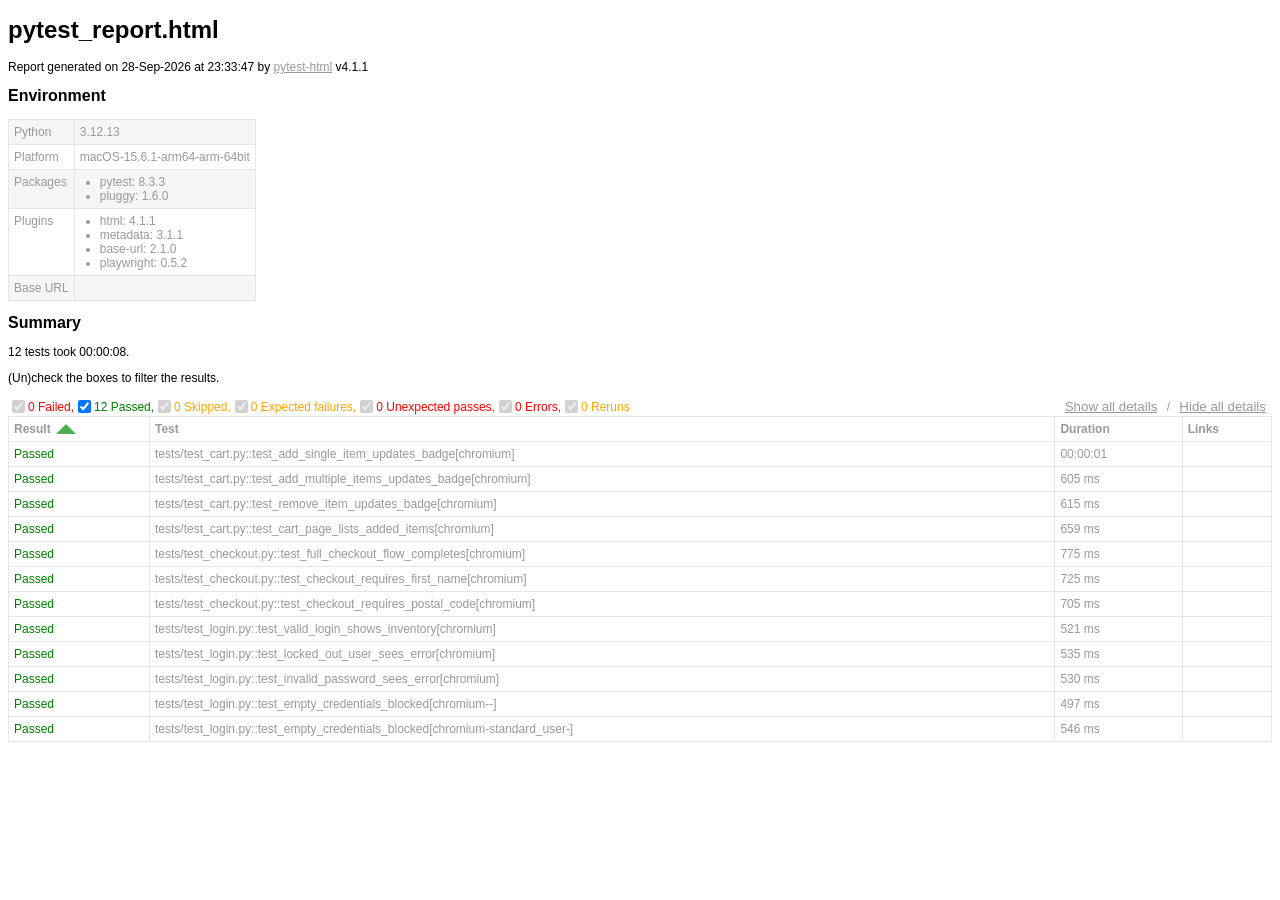
==== reports/pytest_report.html @ 973b81d1 "Restructure as pytest + Page Object Model test suite Replace the single ad-hoc script with a profess" ====
<!DOCTYPE html>
<html>
  <head>
    <meta charset="utf-8"/>
    <title id="head-title">pytest_report.html</title>
      <style type="text/css">body {
  font-family: Helvetica, Arial, sans-serif;
  font-size: 12px;
  /* do not increase min-width as some may use split screens */
  min-width: 800px;
  color: #999;
}

h1 {
  font-size: 24px;
  color: black;
}

h2 {
  font-size: 16px;
  color: black;
}

p {
  color: black;
}

a {
  color: #999;
}

table {
  border-collapse: collapse;
}

/******************************
 * SUMMARY INFORMATION
 ******************************/
#environment td {
  padding: 5px;
  border: 1px solid #e6e6e6;
  vertical-align: top;
}
#environment tr:nth-child(odd) {
  background-color: #f6f6f6;
}
#environment ul {
  margin: 0;
  padding: 0 20px;
}

/******************************
 * TEST RESULT COLORS
 ******************************/
span.passed,
.passed .col-result {
  color: green;
}

span.skipped,
span.xfailed,
span.rerun,
.skipped .col-result,
.xfailed .col-result,
.rerun .col-result {
  color: orange;
}

span.error,
span.failed,
span.xpassed,
.error .col-result,
.failed .col-result,
.xpassed .col-result {
  color: red;
}

.col-links__extra {
  margin-right: 3px;
}

/******************************
 * RESULTS TABLE
 *
 * 1. Table Layout
 * 2. Extra
 * 3. Sorting items
 *
 ******************************/
/*------------------
 * 1. Table Layout
 *------------------*/
#results-table {
  border: 1px solid #e6e6e6;
  color: #999;
  font-size: 12px;
  width: 100%;
}
#results-table th,
#results-table td {
  padding: 5px;
  border: 1px solid #e6e6e6;
  text-align: left;
}
#results-table th {
  font-weight: bold;
}

/*------------------
 * 2. Extra
 *------------------*/
.logwrapper {
  max-height: 230px;
  overflow-y: scroll;
  background-color: #e6e6e6;
}
.logwrapper.expanded {
  max-height: none;
}
.logwrapper.expanded .logexpander:after {
  content: "collapse [-]";
}
.logwrapper .logexpander {
  z-index: 1;
  position: sticky;
  top: 10px;
  width: max-content;
  border: 1px solid;
  border-radius: 3px;
  padding: 5px 7px;
  margin: 10px 0 10px calc(100% - 80px);
  cursor: pointer;
  background-color: #e6e6e6;
}
.logwrapper .logexpander:after {
  content: "expand [+]";
}
.logwrapper .logexpander:hover {
  color: #000;
  border-color: #000;
}
.logwrapper .log {
  min-height: 40px;
  position: relative;
  top: -50px;
  height: calc(100% + 50px);
  border: 1px solid #e6e6e6;
  color: black;
  display: block;
  font-family: "Courier New", Courier, monospace;
  padding: 5px;
  padding-right: 80px;
  white-space: pre-wrap;
}

div.media {
  border: 1px solid #e6e6e6;
  float: right;
  height: 240px;
  margin: 0 5px;
  overflow: hidden;
  width: 320px;
}

.media-container {
  display: grid;
  grid-template-columns: 25px auto 25px;
  align-items: center;
  flex: 1 1;
  overflow: hidden;
  height: 200px;
}

.media-container--fullscreen {
  grid-template-columns: 0px auto 0px;
}

.media-container__nav--right,
.media-container__nav--left {
  text-align: center;
  cursor: pointer;
}

.media-container__viewport {
  cursor: pointer;
  text-align: center;
  height: inherit;
}
.media-container__viewport img,
.media-container__viewport video {
  object-fit: cover;
  width: 100%;
  max-height: 100%;
}

.media__name,
.media__counter {
  display: flex;
  flex-direction: row;
  justify-content: space-around;
  flex: 0 0 25px;
  align-items: center;
}

.collapsible td:not(.col-links) {
  cursor: pointer;
}
.collapsible td:not(.col-links):hover::after {
  color: #bbb;
  font-style: italic;
  cursor: pointer;
}

.col-result {
  width: 130px;
}
.col-result:hover::after {
  content: " (hide details)";
}

.col-result.collapsed:hover::after {
  content: " (show details)";
}

#environment-header h2:hover::after {
  content: " (hide details)";
  color: #bbb;
  font-style: italic;
  cursor: pointer;
  font-size: 12px;
}

#environment-header.collapsed h2:hover::after {
  content: " (show details)";
  color: #bbb;
  font-style: italic;
  cursor: pointer;
  font-size: 12px;
}

/*------------------
 * 3. Sorting items
 *------------------*/
.sortable {
  cursor: pointer;
}
.sortable.desc:after {
  content: " ";
  position: relative;
  left: 5px;
  bottom: -12.5px;
  border: 10px solid #4caf50;
  border-bottom: 0;
  border-left-color: transparent;
  border-right-color: transparent;
}
.sortable.asc:after {
  content: " ";
  position: relative;
  left: 5px;
  bottom: 12.5px;
  border: 10px solid #4caf50;
  border-top: 0;
  border-left-color: transparent;
  border-right-color: transparent;
}

.hidden, .summary__reload__button.hidden {
  display: none;
}

.summary__data {
  flex: 0 0 550px;
}
.summary__reload {
  flex: 1 1;
  display: flex;
  justify-content: center;
}
.summary__reload__button {
  flex: 0 0 300px;
  display: flex;
  color: white;
  font-weight: bold;
  background-color: #4caf50;
  text-align: center;
  justify-content: center;
  align-items: center;
  border-radius: 3px;
  cursor: pointer;
}
.summary__reload__button:hover {
  background-color: #46a049;
}
.summary__spacer {
  flex: 0 0 550px;
}

.controls {
  display: flex;
  justify-content: space-between;
}

.filters,
.collapse {
  display: flex;
  align-items: center;
}
.filters button,
.collapse button {
  color: #999;
  border: none;
  background: none;
  cursor: pointer;
  text-decoration: underline;
}
.filters button:hover,
.collapse button:hover {
  color: #ccc;
}

.filter__label {
  margin-right: 10px;
}

      </style>
    
  </head>
  <body>
    <h1 id="title">pytest_report.html</h1>
    <p>Report generated on 28-Sep-2026 at 23:33:47 by <a href="https://pypi.python.org/pypi/pytest-html">pytest-html</a>
        v4.1.1</p>
    <div id="environment-header">
      <h2>Environment</h2>
    </div>
    <table id="environment"></table>
    <!-- TEMPLATES -->
      <template id="template_environment_row">
      <tr>
        <td></td>
        <td></td>
      </tr>
    </template>
    <template id="template_results-table__body--empty">
      <tbody class="results-table-row">
        <tr id="not-found-message">
          <td colspan="4">No results found. Check the filters.</th>
        </tr>
    </template>
    <template id="template_results-table__tbody">
      <tbody class="results-table-row">
        <tr class="collapsible">
        </tr>
        <tr class="extras-row">
          <td class="extra" colspan="4">
            <div class="extraHTML"></div>
            <div class="media">
              <div class="media-container">
                  <div class="media-container__nav--left"><</div>
                  <div class="media-container__viewport">
                    <img src="" />
                    <video controls>
                      <source src="" type="video/mp4">
                    </video>
                  </div>
                  <div class="media-container__nav--right">></div>
                </div>
                <div class="media__name"></div>
                <div class="media__counter"></div>
            </div>
            <div class="logwrapper">
              <div class="logexpander"></div>
              <div class="log"></div>
            </div>
          </td>
        </tr>
      </tbody>
    </template>
    <!-- END TEMPLATES -->
    <div class="summary">
      <div class="summary__data">
        <h2>Summary</h2>
        <div class="additional-summary prefix">
        </div>
        <p class="run-count">12 tests took 00:00:08.</p>
        <p class="filter">(Un)check the boxes to filter the results.</p>
        <div class="summary__reload">
          <div class="summary__reload__button hidden" onclick="location.reload()">
            <div>There are still tests running. <br />Reload this page to get the latest results!</div>
          </div>
        </div>
        <div class="summary__spacer"></div>
        <div class="controls">
          <div class="filters">
            <input checked="true" class="filter" name="filter_checkbox" type="checkbox" data-test-result="failed" disabled/>
            <span class="failed">0 Failed,</span>
            <input checked="true" class="filter" name="filter_checkbox" type="checkbox" data-test-result="passed" />
            <span class="passed">12 Passed,</span>
            <input checked="true" class="filter" name="filter_checkbox" type="checkbox" data-test-result="skipped" disabled/>
            <span class="skipped">0 Skipped,</span>
            <input checked="true" class="filter" name="filter_checkbox" type="checkbox" data-test-result="xfailed" disabled/>
            <span class="xfailed">0 Expected failures,</span>
            <input checked="true" class="filter" name="filter_checkbox" type="checkbox" data-test-result="xpassed" disabled/>
            <span class="xpassed">0 Unexpected passes,</span>
            <input checked="true" class="filter" name="filter_checkbox" type="checkbox" data-test-result="error" disabled/>
            <span class="error">0 Errors,</span>
            <input checked="true" class="filter" name="filter_checkbox" type="checkbox" data-test-result="rerun" disabled/>
            <span class="rerun">0 Reruns</span>
          </div>
          <div class="collapse">
            <button id="show_all_details">Show all details</button>&nbsp;/&nbsp;<button id="hide_all_details">Hide all details</button>
          </div>
        </div>
      </div>
      <div class="additional-summary summary">
      </div>
      <div class="additional-summary postfix">
      </div>
    </div>
    <table id="results-table">
      <thead id="results-table-head">
        <tr>
          <th class="sortable" data-column-type="result">Result</th>
          <th class="sortable" data-column-type="testId">Test</th>
          <th class="sortable" data-column-type="duration">Duration</th>
          <th>Links</th>
        </tr>
      </thead>
    </table>
  </body>
  <footer>
    <div id="data-container" data-jsonblob="{&#34;environment&#34;: {&#34;Python&#34;: &#34;3.12.13&#34;, &#34;Platform&#34;: &#34;macOS-15.6.1-arm64-arm-64bit&#34;, &#34;Packages&#34;: {&#34;pytest&#34;: &#34;8.3.3&#34;, &#34;pluggy&#34;: &#34;1.6.0&#34;}, &#34;Plugins&#34;: {&#34;html&#34;: &#34;4.1.1&#34;, &#34;metadata&#34;: &#34;3.1.1&#34;, &#34;base-url&#34;: &#34;2.1.0&#34;, &#34;playwright&#34;: &#34;0.5.2&#34;}, &#34;Base URL&#34;: &#34;&#34;}, &#34;tests&#34;: {&#34;tests/test_cart.py::test_add_single_item_updates_badge[chromium]&#34;: [{&#34;extras&#34;: [], &#34;result&#34;: &#34;Passed&#34;, &#34;testId&#34;: &#34;tests/test_cart.py::test_add_single_item_updates_badge[chromium]&#34;, &#34;duration&#34;: &#34;00:00:01&#34;, &#34;resultsTableRow&#34;: [&#34;&lt;td class=\&#34;col-result\&#34;&gt;Passed&lt;/td&gt;&#34;, &#34;&lt;td class=\&#34;col-testId\&#34;&gt;tests/test_cart.py::test_add_single_item_updates_badge[chromium]&lt;/td&gt;&#34;, &#34;&lt;td class=\&#34;col-duration\&#34;&gt;00:00:01&lt;/td&gt;&#34;, &#34;&lt;td class=\&#34;col-links\&#34;&gt;&lt;/td&gt;&#34;], &#34;log&#34;: &#34;No log output captured.&#34;}], &#34;tests/test_cart.py::test_add_multiple_items_updates_badge[chromium]&#34;: [{&#34;extras&#34;: [], &#34;result&#34;: &#34;Passed&#34;, &#34;testId&#34;: &#34;tests/test_cart.py::test_add_multiple_items_updates_badge[chromium]&#34;, &#34;duration&#34;: &#34;605 ms&#34;, &#34;resultsTableRow&#34;: [&#34;&lt;td class=\&#34;col-result\&#34;&gt;Passed&lt;/td&gt;&#34;, &#34;&lt;td class=\&#34;col-testId\&#34;&gt;tests/test_cart.py::test_add_multiple_items_updates_badge[chromium]&lt;/td&gt;&#34;, &#34;&lt;td class=\&#34;col-duration\&#34;&gt;605 ms&lt;/td&gt;&#34;, &#34;&lt;td class=\&#34;col-links\&#34;&gt;&lt;/td&gt;&#34;], &#34;log&#34;: &#34;No log output captured.&#34;}], &#34;tests/test_cart.py::test_remove_item_updates_badge[chromium]&#34;: [{&#34;extras&#34;: [], &#34;result&#34;: &#34;Passed&#34;, &#34;testId&#34;: &#34;tests/test_cart.py::test_remove_item_updates_badge[chromium]&#34;, &#34;duration&#34;: &#34;615 ms&#34;, &#34;resultsTableRow&#34;: [&#34;&lt;td class=\&#34;col-result\&#34;&gt;Passed&lt;/td&gt;&#34;, &#34;&lt;td class=\&#34;col-testId\&#34;&gt;tests/test_cart.py::test_remove_item_updates_badge[chromium]&lt;/td&gt;&#34;, &#34;&lt;td class=\&#34;col-duration\&#34;&gt;615 ms&lt;/td&gt;&#34;, &#34;&lt;td class=\&#34;col-links\&#34;&gt;&lt;/td&gt;&#34;], &#34;log&#34;: &#34;No log output captured.&#34;}], &#34;tests/test_cart.py::test_cart_page_lists_added_items[chromium]&#34;: [{&#34;extras&#34;: [], &#34;result&#34;: &#34;Passed&#34;, &#34;testId&#34;: &#34;tests/test_cart.py::test_cart_page_lists_added_items[chromium]&#34;, &#34;duration&#34;: &#34;659 ms&#34;, &#34;resultsTableRow&#34;: [&#34;&lt;td class=\&#34;col-result\&#34;&gt;Passed&lt;/td&gt;&#34;, &#34;&lt;td class=\&#34;col-testId\&#34;&gt;tests/test_cart.py::test_cart_page_lists_added_items[chromium]&lt;/td&gt;&#34;, &#34;&lt;td class=\&#34;col-duration\&#34;&gt;659 ms&lt;/td&gt;&#34;, &#34;&lt;td class=\&#34;col-links\&#34;&gt;&lt;/td&gt;&#34;], &#34;log&#34;: &#34;No log output captured.&#34;}], &#34;tests/test_checkout.py::test_full_checkout_flow_completes[chromium]&#34;: [{&#34;extras&#34;: [], &#34;result&#34;: &#34;Passed&#34;, &#34;testId&#34;: &#34;tests/test_checkout.py::test_full_checkout_flow_completes[chromium]&#34;, &#34;duration&#34;: &#34;775 ms&#34;, &#34;resultsTableRow&#34;: [&#34;&lt;td class=\&#34;col-result\&#34;&gt;Passed&lt;/td&gt;&#34;, &#34;&lt;td class=\&#34;col-testId\&#34;&gt;tests/test_checkout.py::test_full_checkout_flow_completes[chromium]&lt;/td&gt;&#34;, &#34;&lt;td class=\&#34;col-duration\&#34;&gt;775 ms&lt;/td&gt;&#34;, &#34;&lt;td class=\&#34;col-links\&#34;&gt;&lt;/td&gt;&#34;], &#34;log&#34;: &#34;No log output captured.&#34;}], &#34;tests/test_checkout.py::test_checkout_requires_first_name[chromium]&#34;: [{&#34;extras&#34;: [], &#34;result&#34;: &#34;Passed&#34;, &#34;testId&#34;: &#34;tests/test_checkout.py::test_checkout_requires_first_name[chromium]&#34;, &#34;duration&#34;: &#34;725 ms&#34;, &#34;resultsTableRow&#34;: [&#34;&lt;td class=\&#34;col-result\&#34;&gt;Passed&lt;/td&gt;&#34;, &#34;&lt;td class=\&#34;col-testId\&#34;&gt;tests/test_checkout.py::test_checkout_requires_first_name[chromium]&lt;/td&gt;&#34;, &#34;&lt;td class=\&#34;col-duration\&#34;&gt;725 ms&lt;/td&gt;&#34;, &#34;&lt;td class=\&#34;col-links\&#34;&gt;&lt;/td&gt;&#34;], &#34;log&#34;: &#34;No log output captured.&#34;}], &#34;tests/test_checkout.py::test_checkout_requires_postal_code[chromium]&#34;: [{&#34;extras&#34;: [], &#34;result&#34;: &#34;Passed&#34;, &#34;testId&#34;: &#34;tests/test_checkout.py::test_checkout_requires_postal_code[chromium]&#34;, &#34;duration&#34;: &#34;705 ms&#34;, &#34;resultsTableRow&#34;: [&#34;&lt;td class=\&#34;col-result\&#34;&gt;Passed&lt;/td&gt;&#34;, &#34;&lt;td class=\&#34;col-testId\&#34;&gt;tests/test_checkout.py::test_checkout_requires_postal_code[chromium]&lt;/td&gt;&#34;, &#34;&lt;td class=\&#34;col-duration\&#34;&gt;705 ms&lt;/td&gt;&#34;, &#34;&lt;td class=\&#34;col-links\&#34;&gt;&lt;/td&gt;&#34;], &#34;log&#34;: &#34;No log output captured.&#34;}], &#34;tests/test_login.py::test_valid_login_shows_inventory[chromium]&#34;: [{&#34;extras&#34;: [], &#34;result&#34;: &#34;Passed&#34;, &#34;testId&#34;: &#34;tests/test_login.py::test_valid_login_shows_inventory[chromium]&#34;, &#34;duration&#34;: &#34;521 ms&#34;, &#34;resultsTableRow&#34;: [&#34;&lt;td class=\&#34;col-result\&#34;&gt;Passed&lt;/td&gt;&#34;, &#34;&lt;td class=\&#34;col-testId\&#34;&gt;tests/test_login.py::test_valid_login_shows_inventory[chromium]&lt;/td&gt;&#34;, &#34;&lt;td class=\&#34;col-duration\&#34;&gt;521 ms&lt;/td&gt;&#34;, &#34;&lt;td class=\&#34;col-links\&#34;&gt;&lt;/td&gt;&#34;], &#34;log&#34;: &#34;No log output captured.&#34;}], &#34;tests/test_login.py::test_locked_out_user_sees_error[chromium]&#34;: [{&#34;extras&#34;: [], &#34;result&#34;: &#34;Passed&#34;, &#34;testId&#34;: &#34;tests/test_login.py::test_locked_out_user_sees_error[chromium]&#34;, &#34;duration&#34;: &#34;535 ms&#34;, &#34;resultsTableRow&#34;: [&#34;&lt;td class=\&#34;col-result\&#34;&gt;Passed&lt;/td&gt;&#34;, &#34;&lt;td class=\&#34;col-testId\&#34;&gt;tests/test_login.py::test_locked_out_user_sees_error[chromium]&lt;/td&gt;&#34;, &#34;&lt;td class=\&#34;col-duration\&#34;&gt;535 ms&lt;/td&gt;&#34;, &#34;&lt;td class=\&#34;col-links\&#34;&gt;&lt;/td&gt;&#34;], &#34;log&#34;: &#34;No log output captured.&#34;}], &#34;tests/test_login.py::test_invalid_password_sees_error[chromium]&#34;: [{&#34;extras&#34;: [], &#34;result&#34;: &#34;Passed&#34;, &#34;testId&#34;: &#34;tests/test_login.py::test_invalid_password_sees_error[chromium]&#34;, &#34;duration&#34;: &#34;530 ms&#34;, &#34;resultsTableRow&#34;: [&#34;&lt;td class=\&#34;col-result\&#34;&gt;Passed&lt;/td&gt;&#34;, &#34;&lt;td class=\&#34;col-testId\&#34;&gt;tests/test_login.py::test_invalid_password_sees_error[chromium]&lt;/td&gt;&#34;, &#34;&lt;td class=\&#34;col-duration\&#34;&gt;530 ms&lt;/td&gt;&#34;, &#34;&lt;td class=\&#34;col-links\&#34;&gt;&lt;/td&gt;&#34;], &#34;log&#34;: &#34;No log output captured.&#34;}], &#34;tests/test_login.py::test_empty_credentials_blocked[chromium--]&#34;: [{&#34;extras&#34;: [], &#34;result&#34;: &#34;Passed&#34;, &#34;testId&#34;: &#34;tests/test_login.py::test_empty_credentials_blocked[chromium--]&#34;, &#34;duration&#34;: &#34;497 ms&#34;, &#34;resultsTableRow&#34;: [&#34;&lt;td class=\&#34;col-result\&#34;&gt;Passed&lt;/td&gt;&#34;, &#34;&lt;td class=\&#34;col-testId\&#34;&gt;tests/test_login.py::test_empty_credentials_blocked[chromium--]&lt;/td&gt;&#34;, &#34;&lt;td class=\&#34;col-duration\&#34;&gt;497 ms&lt;/td&gt;&#34;, &#34;&lt;td class=\&#34;col-links\&#34;&gt;&lt;/td&gt;&#34;], &#34;log&#34;: &#34;No log output captured.&#34;}], &#34;tests/test_login.py::test_empty_credentials_blocked[chromium-standard_user-]&#34;: [{&#34;extras&#34;: [], &#34;result&#34;: &#34;Passed&#34;, &#34;testId&#34;: &#34;tests/test_login.py::test_empty_credentials_blocked[chromium-standard_user-]&#34;, &#34;duration&#34;: &#34;546 ms&#34;, &#34;resultsTableRow&#34;: [&#34;&lt;td class=\&#34;col-result\&#34;&gt;Passed&lt;/td&gt;&#34;, &#34;&lt;td class=\&#34;col-testId\&#34;&gt;tests/test_login.py::test_empty_credentials_blocked[chromium-standard_user-]&lt;/td&gt;&#34;, &#34;&lt;td class=\&#34;col-duration\&#34;&gt;546 ms&lt;/td&gt;&#34;, &#34;&lt;td class=\&#34;col-links\&#34;&gt;&lt;/td&gt;&#34;], &#34;log&#34;: &#34;No log output captured.&#34;}]}, &#34;renderCollapsed&#34;: [&#34;passed&#34;], &#34;initialSort&#34;: &#34;result&#34;, &#34;title&#34;: &#34;pytest_report.html&#34;}"></div>
    <script>
      (function(){function r(e,n,t){function o(i,f){if(!n[i]){if(!e[i]){var c="function"==typeof require&&require;if(!f&&c)return c(i,!0);if(u)return u(i,!0);var a=new Error("Cannot find module '"+i+"'");throw a.code="MODULE_NOT_FOUND",a}var p=n[i]={exports:{}};e[i][0].call(p.exports,function(r){var n=e[i][1][r];return o(n||r)},p,p.exports,r,e,n,t)}return n[i].exports}for(var u="function"==typeof require&&require,i=0;i<t.length;i++)o(t[i]);return o}return r})()({1:[function(require,module,exports){
const { getCollapsedCategory, setCollapsedIds } = require('./storage.js')

class DataManager {
    setManager(data) {
        const collapsedCategories = [...getCollapsedCategory(data.renderCollapsed)]
        const collapsedIds = []
        const tests = Object.values(data.tests).flat().map((test, index) => {
            const collapsed = collapsedCategories.includes(test.result.toLowerCase())
            const id = `test_${index}`
            if (collapsed) {
                collapsedIds.push(id)
            }
            return {
                ...test,
                id,
                collapsed,
            }
        })
        const dataBlob = { ...data, tests }
        this.data = { ...dataBlob }
        this.renderData = { ...dataBlob }
        setCollapsedIds(collapsedIds)
    }

    get allData() {
        return { ...this.data }
    }

    resetRender() {
        this.renderData = { ...this.data }
    }

    setRender(data) {
        this.renderData.tests = [...data]
    }

    toggleCollapsedItem(id) {
        this.renderData.tests = this.renderData.tests.map((test) =>
            test.id === id ? { ...test, collapsed: !test.collapsed } : test,
        )
    }

    set allCollapsed(collapsed) {
        this.renderData = { ...this.renderData, tests: [...this.renderData.tests.map((test) => (
            { ...test, collapsed }
        ))] }
    }

    get testSubset() {
        return [...this.renderData.tests]
    }

    get environment() {
        return this.renderData.environment
    }

    get initialSort() {
        return this.data.initialSort
    }
}

module.exports = {
    manager: new DataManager(),
}

},{"./storage.js":8}],2:[function(require,module,exports){
const mediaViewer = require('./mediaviewer.js')
const templateEnvRow = document.getElementById('template_environment_row')
const templateResult = document.getElementById('template_results-table__tbody')

function htmlToElements(html) {
    const temp = document.createElement('template')
    temp.innerHTML = html
    return temp.content.childNodes
}

const find = (selector, elem) => {
    if (!elem) {
        elem = document
    }
    return elem.querySelector(selector)
}

const findAll = (selector, elem) => {
    if (!elem) {
        elem = document
    }
    return [...elem.querySelectorAll(selector)]
}

const dom = {
    getStaticRow: (key, value) => {
        const envRow = templateEnvRow.content.cloneNode(true)
        const isObj = typeof value === 'object' && value !== null
        const values = isObj ? Object.keys(value).map((k) => `${k}: ${value[k]}`) : null

        const valuesElement = htmlToElements(
            values ? `<ul>${values.map((val) => `<li>${val}</li>`).join('')}<ul>` : `<div>${value}</div>`)[0]
        const td = findAll('td', envRow)
        td[0].textContent = key
        td[1].appendChild(valuesElement)

        return envRow
    },
    getResultTBody: ({ testId, id, log, extras, resultsTableRow, tableHtml, result, collapsed }) => {
        const resultBody = templateResult.content.cloneNode(true)
        resultBody.querySelector('tbody').classList.add(result.toLowerCase())
        resultBody.querySelector('tbody').id = testId
        resultBody.querySelector('.collapsible').dataset.id = id

        resultsTableRow.forEach((html) => {
            const t = document.createElement('template')
            t.innerHTML = html
            resultBody.querySelector('.collapsible').appendChild(t.content)
        })

        if (log) {
            // Wrap lines starting with "E" with span.error to color those lines red
            const wrappedLog = log.replace(/^E.*$/gm, (match) => `<span class="error">${match}</span>`)
            resultBody.querySelector('.log').innerHTML = wrappedLog
        } else {
            resultBody.querySelector('.log').remove()
        }

        if (collapsed) {
            resultBody.querySelector('.collapsible > td')?.classList.add('collapsed')
            resultBody.querySelector('.extras-row').classList.add('hidden')
        } else {
            resultBody.querySelector('.collapsible > td')?.classList.remove('collapsed')
        }

        const media = []
        extras?.forEach(({ name, format_type, content }) => {
            if (['image', 'video'].includes(format_type)) {
                media.push({ path: content, name, format_type })
            }

            if (format_type === 'html') {
                resultBody.querySelector('.extraHTML').insertAdjacentHTML('beforeend', `<div>${content}</div>`)
            }
        })
        mediaViewer.setup(resultBody, media)

        // Add custom html from the pytest_html_results_table_html hook
        tableHtml?.forEach((item) => {
            resultBody.querySelector('td[class="extra"]').insertAdjacentHTML('beforeend', item)
        })

        return resultBody
    },
}

module.exports = {
    dom,
    htmlToElements,
    find,
    findAll,
}

},{"./mediaviewer.js":6}],3:[function(require,module,exports){
const { manager } = require('./datamanager.js')
const { doSort } = require('./sort.js')
const storageModule = require('./storage.js')

const getFilteredSubSet = (filter) =>
    manager.allData.tests.filter(({ result }) => filter.includes(result.toLowerCase()))

const doInitFilter = () => {
    const currentFilter = storageModule.getVisible()
    const filteredSubset = getFilteredSubSet(currentFilter)
    manager.setRender(filteredSubset)
}

const doFilter = (type, show) => {
    if (show) {
        storageModule.showCategory(type)
    } else {
        storageModule.hideCategory(type)
    }

    const currentFilter = storageModule.getVisible()
    const filteredSubset = getFilteredSubSet(currentFilter)
    manager.setRender(filteredSubset)

    const sortColumn = storageModule.getSort()
    doSort(sortColumn, true)
}

module.exports = {
    doFilter,
    doInitFilter,
}

},{"./datamanager.js":1,"./sort.js":7,"./storage.js":8}],4:[function(require,module,exports){
const { redraw, bindEvents, renderStatic } = require('./main.js')
const { doInitFilter } = require('./filter.js')
const { doInitSort } = require('./sort.js')
const { manager } = require('./datamanager.js')
const data = JSON.parse(document.getElementById('data-container').dataset.jsonblob)

function init() {
    manager.setManager(data)
    doInitFilter()
    doInitSort()
    renderStatic()
    redraw()
    bindEvents()
}

init()

},{"./datamanager.js":1,"./filter.js":3,"./main.js":5,"./sort.js":7}],5:[function(require,module,exports){
const { dom, find, findAll } = require('./dom.js')
const { manager } = require('./datamanager.js')
const { doSort } = require('./sort.js')
const { doFilter } = require('./filter.js')
const {
    getVisible,
    getCollapsedIds,
    setCollapsedIds,
    getSort,
    getSortDirection,
    possibleFilters,
} = require('./storage.js')

const removeChildren = (node) => {
    while (node.firstChild) {
        node.removeChild(node.firstChild)
    }
}

const renderStatic = () => {
    const renderEnvironmentTable = () => {
        const environment = manager.environment
        const rows = Object.keys(environment).map((key) => dom.getStaticRow(key, environment[key]))
        const table = document.getElementById('environment')
        removeChildren(table)
        rows.forEach((row) => table.appendChild(row))
    }
    renderEnvironmentTable()
}

const addItemToggleListener = (elem) => {
    elem.addEventListener('click', ({ target }) => {
        const id = target.parentElement.dataset.id
        manager.toggleCollapsedItem(id)

        const collapsedIds = getCollapsedIds()
        if (collapsedIds.includes(id)) {
            const updated = collapsedIds.filter((item) => item !== id)
            setCollapsedIds(updated)
        } else {
            collapsedIds.push(id)
            setCollapsedIds(collapsedIds)
        }
        redraw()
    })
}

const renderContent = (tests) => {
    const sortAttr = getSort(manager.initialSort)
    const sortAsc = JSON.parse(getSortDirection())
    const rows = tests.map(dom.getResultTBody)
    const table = document.getElementById('results-table')
    const tableHeader = document.getElementById('results-table-head')

    const newTable = document.createElement('table')
    newTable.id = 'results-table'

    // remove all sorting classes and set the relevant
    findAll('.sortable', tableHeader).forEach((elem) => elem.classList.remove('asc', 'desc'))
    tableHeader.querySelector(`.sortable[data-column-type="${sortAttr}"]`)?.classList.add(sortAsc ? 'desc' : 'asc')
    newTable.appendChild(tableHeader)

    if (!rows.length) {
        const emptyTable = document.getElementById('template_results-table__body--empty').content.cloneNode(true)
        newTable.appendChild(emptyTable)
    } else {
        rows.forEach((row) => {
            if (!!row) {
                findAll('.collapsible td:not(.col-links', row).forEach(addItemToggleListener)
                find('.logexpander', row).addEventListener('click',
                    (evt) => evt.target.parentNode.classList.toggle('expanded'),
                )
                newTable.appendChild(row)
            }
        })
    }

    table.replaceWith(newTable)
}

const renderDerived = () => {
    const currentFilter = getVisible()
    possibleFilters.forEach((result) => {
        const input = document.querySelector(`input[data-test-result="${result}"]`)
        input.checked = currentFilter.includes(result)
    })
}

const bindEvents = () => {
    const filterColumn = (evt) => {
        const { target: element } = evt
        const { testResult } = element.dataset

        doFilter(testResult, element.checked)
        const collapsedIds = getCollapsedIds()
        const updated = manager.renderData.tests.map((test) => {
            return {
                ...test,
                collapsed: collapsedIds.includes(test.id),
            }
        })
        manager.setRender(updated)
        redraw()
    }

    const header = document.getElementById('environment-header')
    header.addEventListener('click', () => {
        const table = document.getElementById('environment')
        table.classList.toggle('hidden')
        header.classList.toggle('collapsed')
    })

    findAll('input[name="filter_checkbox"]').forEach((elem) => {
        elem.addEventListener('click', filterColumn)
    })

    findAll('.sortable').forEach((elem) => {
        elem.addEventListener('click', (evt) => {
            const { target: element } = evt
            const { columnType } = element.dataset
            doSort(columnType)
            redraw()
        })
    })

    document.getElementById('show_all_details').addEventListener('click', () => {
        manager.allCollapsed = false
        setCollapsedIds([])
        redraw()
    })
    document.getElementById('hide_all_details').addEventListener('click', () => {
        manager.allCollapsed = true
        const allIds = manager.renderData.tests.map((test) => test.id)
        setCollapsedIds(allIds)
        redraw()
    })
}

const redraw = () => {
    const { testSubset } = manager

    renderContent(testSubset)
    renderDerived()
}

module.exports = {
    redraw,
    bindEvents,
    renderStatic,
}

},{"./datamanager.js":1,"./dom.js":2,"./filter.js":3,"./sort.js":7,"./storage.js":8}],6:[function(require,module,exports){
class MediaViewer {
    constructor(assets) {
        this.assets = assets
        this.index = 0
    }

    nextActive() {
        this.index = this.index === this.assets.length - 1 ? 0 : this.index + 1
        return [this.activeFile, this.index]
    }

    prevActive() {
        this.index = this.index === 0 ? this.assets.length - 1 : this.index -1
        return [this.activeFile, this.index]
    }

    get currentIndex() {
        return this.index
    }

    get activeFile() {
        return this.assets[this.index]
    }
}


const setup = (resultBody, assets) => {
    if (!assets.length) {
        resultBody.querySelector('.media').classList.add('hidden')
        return
    }

    const mediaViewer = new MediaViewer(assets)
    const container = resultBody.querySelector('.media-container')
    const leftArrow = resultBody.querySelector('.media-container__nav--left')
    const rightArrow = resultBody.querySelector('.media-container__nav--right')
    const mediaName = resultBody.querySelector('.media__name')
    const counter = resultBody.querySelector('.media__counter')
    const imageEl = resultBody.querySelector('img')
    const sourceEl = resultBody.querySelector('source')
    const videoEl = resultBody.querySelector('video')

    const setImg = (media, index) => {
        if (media?.format_type === 'image') {
            imageEl.src = media.path

            imageEl.classList.remove('hidden')
            videoEl.classList.add('hidden')
        } else if (media?.format_type === 'video') {
            sourceEl.src = media.path

            videoEl.classList.remove('hidden')
            imageEl.classList.add('hidden')
        }

        mediaName.innerText = media?.name
        counter.innerText = `${index + 1} / ${assets.length}`
    }
    setImg(mediaViewer.activeFile, mediaViewer.currentIndex)

    const moveLeft = () => {
        const [media, index] = mediaViewer.prevActive()
        setImg(media, index)
    }
    const doRight = () => {
        const [media, index] = mediaViewer.nextActive()
        setImg(media, index)
    }
    const openImg = () => {
        window.open(mediaViewer.activeFile.path, '_blank')
    }
    if (assets.length === 1) {
        container.classList.add('media-container--fullscreen')
    } else {
        leftArrow.addEventListener('click', moveLeft)
        rightArrow.addEventListener('click', doRight)
    }
    imageEl.addEventListener('click', openImg)
}

module.exports = {
    setup,
}

},{}],7:[function(require,module,exports){
const { manager } = require('./datamanager.js')
const storageModule = require('./storage.js')

const genericSort = (list, key, ascending, customOrder) => {
    let sorted
    if (customOrder) {
        sorted = list.sort((a, b) => {
            const aValue = a.result.toLowerCase()
            const bValue = b.result.toLowerCase()

            const aIndex = customOrder.findIndex((item) => item.toLowerCase() === aValue)
            const bIndex = customOrder.findIndex((item) => item.toLowerCase() === bValue)

            // Compare the indices to determine the sort order
            return aIndex - bIndex
        })
    } else {
        sorted = list.sort((a, b) => a[key] === b[key] ? 0 : a[key] > b[key] ? 1 : -1)
    }

    if (ascending) {
        sorted.reverse()
    }
    return sorted
}

const durationSort = (list, ascending) => {
    const parseDuration = (duration) => {
        if (duration.includes(':')) {
            // If it's in the format "HH:mm:ss"
            const [hours, minutes, seconds] = duration.split(':').map(Number)
            return (hours * 3600 + minutes * 60 + seconds) * 1000
        } else {
            // If it's in the format "nnn ms"
            return parseInt(duration)
        }
    }
    const sorted = list.sort((a, b) => parseDuration(a['duration']) - parseDuration(b['duration']))
    if (ascending) {
        sorted.reverse()
    }
    return sorted
}

const doInitSort = () => {
    const type = storageModule.getSort(manager.initialSort)
    const ascending = storageModule.getSortDirection()
    const list = manager.testSubset
    const initialOrder = ['Error', 'Failed', 'Rerun', 'XFailed', 'XPassed', 'Skipped', 'Passed']

    storageModule.setSort(type)
    storageModule.setSortDirection(ascending)

    if (type?.toLowerCase() === 'original') {
        manager.setRender(list)
    } else {
        let sortedList
        switch (type) {
        case 'duration':
            sortedList = durationSort(list, ascending)
            break
        case 'result':
            sortedList = genericSort(list, type, ascending, initialOrder)
            break
        default:
            sortedList = genericSort(list, type, ascending)
            break
        }
        manager.setRender(sortedList)
    }
}

const doSort = (type, skipDirection) => {
    const newSortType = storageModule.getSort(manager.initialSort) !== type
    const currentAsc = storageModule.getSortDirection()
    let ascending
    if (skipDirection) {
        ascending = currentAsc
    } else {
        ascending = newSortType ? false : !currentAsc
    }
    storageModule.setSort(type)
    storageModule.setSortDirection(ascending)

    const list = manager.testSubset
    const sortedList = type === 'duration' ? durationSort(list, ascending) : genericSort(list, type, ascending)
    manager.setRender(sortedList)
}

module.exports = {
    doInitSort,
    doSort,
}

},{"./datamanager.js":1,"./storage.js":8}],8:[function(require,module,exports){
const possibleFilters = [
    'passed',
    'skipped',
    'failed',
    'error',
    'xfailed',
    'xpassed',
    'rerun',
]

const getVisible = () => {
    const url = new URL(window.location.href)
    const settings = new URLSearchParams(url.search).get('visible')
    const lower = (item) => {
        const lowerItem = item.toLowerCase()
        if (possibleFilters.includes(lowerItem)) {
            return lowerItem
        }
        return null
    }
    return settings === null ?
        possibleFilters :
        [...new Set(settings?.split(',').map(lower).filter((item) => item))]
}

const hideCategory = (categoryToHide) => {
    const url = new URL(window.location.href)
    const visibleParams = new URLSearchParams(url.search).get('visible')
    const currentVisible = visibleParams ? visibleParams.split(',') : [...possibleFilters]
    const settings = [...new Set(currentVisible)].filter((f) => f !== categoryToHide).join(',')

    url.searchParams.set('visible', settings)
    window.history.pushState({}, null, unescape(url.href))
}

const showCategory = (categoryToShow) => {
    if (typeof window === 'undefined') {
        return
    }
    const url = new URL(window.location.href)
    const currentVisible = new URLSearchParams(url.search).get('visible')?.split(',').filter(Boolean) ||
        [...possibleFilters]
    const settings = [...new Set([categoryToShow, ...currentVisible])]
    const noFilter = possibleFilters.length === settings.length || !settings.length

    noFilter ? url.searchParams.delete('visible') : url.searchParams.set('visible', settings.join(','))
    window.history.pushState({}, null, unescape(url.href))
}

const getSort = (initialSort) => {
    const url = new URL(window.location.href)
    let sort = new URLSearchParams(url.search).get('sort')
    if (!sort) {
        sort = initialSort || 'result'
    }
    return sort
}

const setSort = (type) => {
    const url = new URL(window.location.href)
    url.searchParams.set('sort', type)
    window.history.pushState({}, null, unescape(url.href))
}

const getCollapsedCategory = (renderCollapsed) => {
    let categories
    if (typeof window !== 'undefined') {
        const url = new URL(window.location.href)
        const collapsedItems = new URLSearchParams(url.search).get('collapsed')
        switch (true) {
        case !renderCollapsed && collapsedItems === null:
            categories = ['passed']
            break
        case collapsedItems?.length === 0 || /^["']{2}$/.test(collapsedItems):
            categories = []
            break
        case /^all$/.test(collapsedItems) || collapsedItems === null && /^all$/.test(renderCollapsed):
            categories = [...possibleFilters]
            break
        default:
            categories = collapsedItems?.split(',').map((item) => item.toLowerCase()) || renderCollapsed
            break
        }
    } else {
        categories = []
    }
    return categories
}

const getSortDirection = () => JSON.parse(sessionStorage.getItem('sortAsc')) || false
const setSortDirection = (ascending) => sessionStorage.setItem('sortAsc', ascending)

const getCollapsedIds = () => JSON.parse(sessionStorage.getItem('collapsedIds')) || []
const setCollapsedIds = (list) => sessionStorage.setItem('collapsedIds', JSON.stringify(list))

module.exports = {
    getVisible,
    hideCategory,
    showCategory,
    getCollapsedIds,
    setCollapsedIds,
    getSort,
    setSort,
    getSortDirection,
    setSortDirection,
    getCollapsedCategory,
    possibleFilters,
}

},{}]},{},[4]);
    </script>
  </footer>
</html>
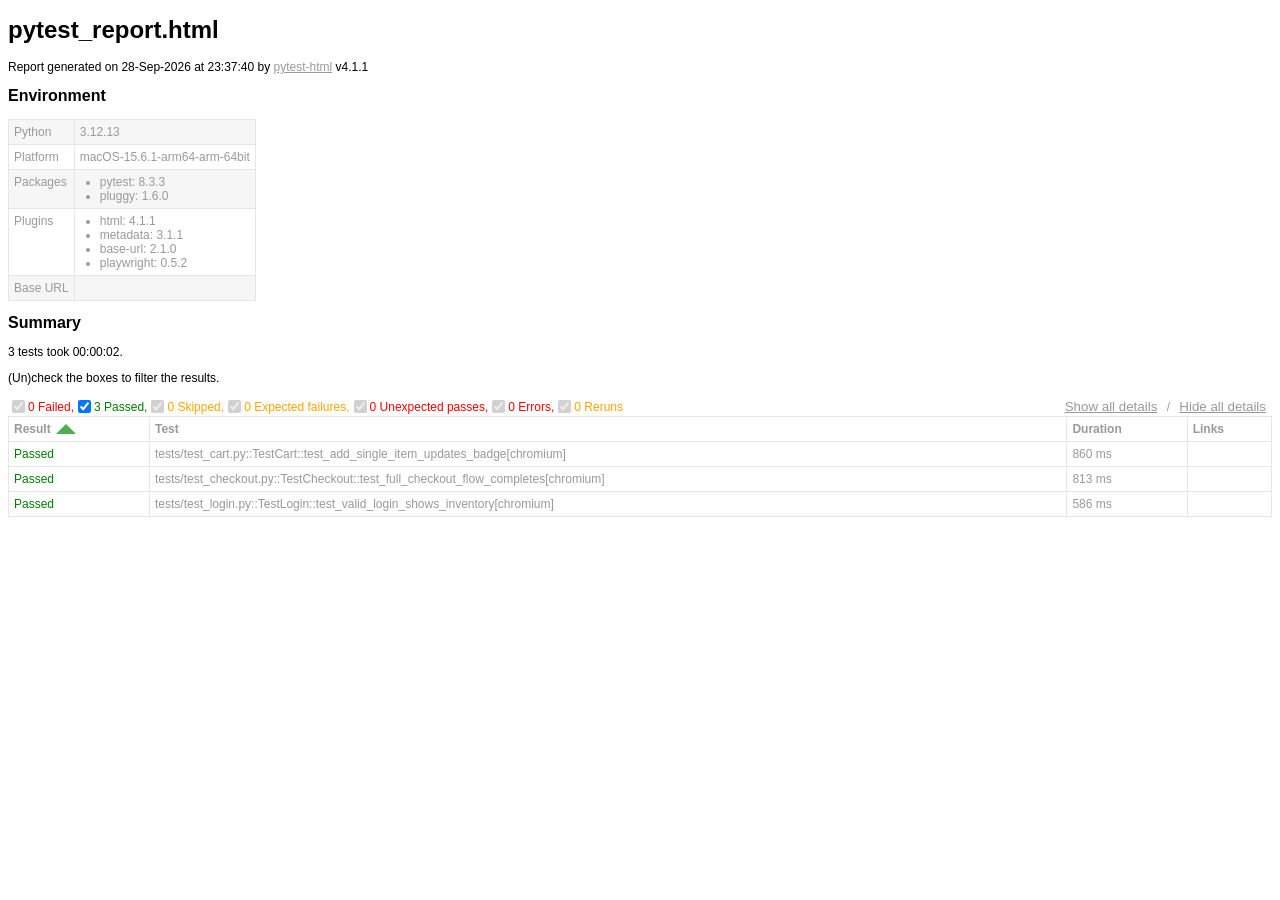
==== commit b29aee58: "Add config.py, BaseTest class, and marker-based test suites Centralize base URL/credentials/timeouts" ====
--- a/reports/pytest_report.html
+++ b/reports/pytest_report.html
@@ -328,7 +328,7 @@
   </head>
   <body>
     <h1 id="title">pytest_report.html</h1>
-    <p>Report generated on 28-Sep-2026 at 23:33:47 by <a href="https://pypi.python.org/pypi/pytest-html">pytest-html</a>
+    <p>Report generated on 28-Sep-2026 at 23:37:40 by <a href="https://pypi.python.org/pypi/pytest-html">pytest-html</a>
         v4.1.1</p>
     <div id="environment-header">
       <h2>Environment</h2>
@@ -382,7 +382,7 @@
         <h2>Summary</h2>
         <div class="additional-summary prefix">
         </div>
-        <p class="run-count">12 tests took 00:00:08.</p>
+        <p class="run-count">3 tests took 00:00:02.</p>
         <p class="filter">(Un)check the boxes to filter the results.</p>
         <div class="summary__reload">
           <div class="summary__reload__button hidden" onclick="location.reload()">
@@ -395,7 +395,7 @@
             <input checked="true" class="filter" name="filter_checkbox" type="checkbox" data-test-result="failed" disabled/>
             <span class="failed">0 Failed,</span>
             <input checked="true" class="filter" name="filter_checkbox" type="checkbox" data-test-result="passed" />
-            <span class="passed">12 Passed,</span>
+            <span class="passed">3 Passed,</span>
             <input checked="true" class="filter" name="filter_checkbox" type="checkbox" data-test-result="skipped" disabled/>
             <span class="skipped">0 Skipped,</span>
             <input checked="true" class="filter" name="filter_checkbox" type="checkbox" data-test-result="xfailed" disabled/>
@@ -429,7 +429,7 @@
     </table>
   </body>
   <footer>
-    <div id="data-container" data-jsonblob="{&#34;environment&#34;: {&#34;Python&#34;: &#34;3.12.13&#34;, &#34;Platform&#34;: &#34;macOS-15.6.1-arm64-arm-64bit&#34;, &#34;Packages&#34;: {&#34;pytest&#34;: &#34;8.3.3&#34;, &#34;pluggy&#34;: &#34;1.6.0&#34;}, &#34;Plugins&#34;: {&#34;html&#34;: &#34;4.1.1&#34;, &#34;metadata&#34;: &#34;3.1.1&#34;, &#34;base-url&#34;: &#34;2.1.0&#34;, &#34;playwright&#34;: &#34;0.5.2&#34;}, &#34;Base URL&#34;: &#34;&#34;}, &#34;tests&#34;: {&#34;tests/test_cart.py::test_add_single_item_updates_badge[chromium]&#34;: [{&#34;extras&#34;: [], &#34;result&#34;: &#34;Passed&#34;, &#34;testId&#34;: &#34;tests/test_cart.py::test_add_single_item_updates_badge[chromium]&#34;, &#34;duration&#34;: &#34;00:00:01&#34;, &#34;resultsTableRow&#34;: [&#34;&lt;td class=\&#34;col-result\&#34;&gt;Passed&lt;/td&gt;&#34;, &#34;&lt;td class=\&#34;col-testId\&#34;&gt;tests/test_cart.py::test_add_single_item_updates_badge[chromium]&lt;/td&gt;&#34;, &#34;&lt;td class=\&#34;col-duration\&#34;&gt;00:00:01&lt;/td&gt;&#34;, &#34;&lt;td class=\&#34;col-links\&#34;&gt;&lt;/td&gt;&#34;], &#34;log&#34;: &#34;No log output captured.&#34;}], &#34;tests/test_cart.py::test_add_multiple_items_updates_badge[chromium]&#34;: [{&#34;extras&#34;: [], &#34;result&#34;: &#34;Passed&#34;, &#34;testId&#34;: &#34;tests/test_cart.py::test_add_multiple_items_updates_badge[chromium]&#34;, &#34;duration&#34;: &#34;605 ms&#34;, &#34;resultsTableRow&#34;: [&#34;&lt;td class=\&#34;col-result\&#34;&gt;Passed&lt;/td&gt;&#34;, &#34;&lt;td class=\&#34;col-testId\&#34;&gt;tests/test_cart.py::test_add_multiple_items_updates_badge[chromium]&lt;/td&gt;&#34;, &#34;&lt;td class=\&#34;col-duration\&#34;&gt;605 ms&lt;/td&gt;&#34;, &#34;&lt;td class=\&#34;col-links\&#34;&gt;&lt;/td&gt;&#34;], &#34;log&#34;: &#34;No log output captured.&#34;}], &#34;tests/test_cart.py::test_remove_item_updates_badge[chromium]&#34;: [{&#34;extras&#34;: [], &#34;result&#34;: &#34;Passed&#34;, &#34;testId&#34;: &#34;tests/test_cart.py::test_remove_item_updates_badge[chromium]&#34;, &#34;duration&#34;: &#34;615 ms&#34;, &#34;resultsTableRow&#34;: [&#34;&lt;td class=\&#34;col-result\&#34;&gt;Passed&lt;/td&gt;&#34;, &#34;&lt;td class=\&#34;col-testId\&#34;&gt;tests/test_cart.py::test_remove_item_updates_badge[chromium]&lt;/td&gt;&#34;, &#34;&lt;td class=\&#34;col-duration\&#34;&gt;615 ms&lt;/td&gt;&#34;, &#34;&lt;td class=\&#34;col-links\&#34;&gt;&lt;/td&gt;&#34;], &#34;log&#34;: &#34;No log output captured.&#34;}], &#34;tests/test_cart.py::test_cart_page_lists_added_items[chromium]&#34;: [{&#34;extras&#34;: [], &#34;result&#34;: &#34;Passed&#34;, &#34;testId&#34;: &#34;tests/test_cart.py::test_cart_page_lists_added_items[chromium]&#34;, &#34;duration&#34;: &#34;659 ms&#34;, &#34;resultsTableRow&#34;: [&#34;&lt;td class=\&#34;col-result\&#34;&gt;Passed&lt;/td&gt;&#34;, &#34;&lt;td class=\&#34;col-testId\&#34;&gt;tests/test_cart.py::test_cart_page_lists_added_items[chromium]&lt;/td&gt;&#34;, &#34;&lt;td class=\&#34;col-duration\&#34;&gt;659 ms&lt;/td&gt;&#34;, &#34;&lt;td class=\&#34;col-links\&#34;&gt;&lt;/td&gt;&#34;], &#34;log&#34;: &#34;No log output captured.&#34;}], &#34;tests/test_checkout.py::test_full_checkout_flow_completes[chromium]&#34;: [{&#34;extras&#34;: [], &#34;result&#34;: &#34;Passed&#34;, &#34;testId&#34;: &#34;tests/test_checkout.py::test_full_checkout_flow_completes[chromium]&#34;, &#34;duration&#34;: &#34;775 ms&#34;, &#34;resultsTableRow&#34;: [&#34;&lt;td class=\&#34;col-result\&#34;&gt;Passed&lt;/td&gt;&#34;, &#34;&lt;td class=\&#34;col-testId\&#34;&gt;tests/test_checkout.py::test_full_checkout_flow_completes[chromium]&lt;/td&gt;&#34;, &#34;&lt;td class=\&#34;col-duration\&#34;&gt;775 ms&lt;/td&gt;&#34;, &#34;&lt;td class=\&#34;col-links\&#34;&gt;&lt;/td&gt;&#34;], &#34;log&#34;: &#34;No log output captured.&#34;}], &#34;tests/test_checkout.py::test_checkout_requires_first_name[chromium]&#34;: [{&#34;extras&#34;: [], &#34;result&#34;: &#34;Passed&#34;, &#34;testId&#34;: &#34;tests/test_checkout.py::test_checkout_requires_first_name[chromium]&#34;, &#34;duration&#34;: &#34;725 ms&#34;, &#34;resultsTableRow&#34;: [&#34;&lt;td class=\&#34;col-result\&#34;&gt;Passed&lt;/td&gt;&#34;, &#34;&lt;td class=\&#34;col-testId\&#34;&gt;tests/test_checkout.py::test_checkout_requires_first_name[chromium]&lt;/td&gt;&#34;, &#34;&lt;td class=\&#34;col-duration\&#34;&gt;725 ms&lt;/td&gt;&#34;, &#34;&lt;td class=\&#34;col-links\&#34;&gt;&lt;/td&gt;&#34;], &#34;log&#34;: &#34;No log output captured.&#34;}], &#34;tests/test_checkout.py::test_checkout_requires_postal_code[chromium]&#34;: [{&#34;extras&#34;: [], &#34;result&#34;: &#34;Passed&#34;, &#34;testId&#34;: &#34;tests/test_checkout.py::test_checkout_requires_postal_code[chromium]&#34;, &#34;duration&#34;: &#34;705 ms&#34;, &#34;resultsTableRow&#34;: [&#34;&lt;td class=\&#34;col-result\&#34;&gt;Passed&lt;/td&gt;&#34;, &#34;&lt;td class=\&#34;col-testId\&#34;&gt;tests/test_checkout.py::test_checkout_requires_postal_code[chromium]&lt;/td&gt;&#34;, &#34;&lt;td class=\&#34;col-duration\&#34;&gt;705 ms&lt;/td&gt;&#34;, &#34;&lt;td class=\&#34;col-links\&#34;&gt;&lt;/td&gt;&#34;], &#34;log&#34;: &#34;No log output captured.&#34;}], &#34;tests/test_login.py::test_valid_login_shows_inventory[chromium]&#34;: [{&#34;extras&#34;: [], &#34;result&#34;: &#34;Passed&#34;, &#34;testId&#34;: &#34;tests/test_login.py::test_valid_login_shows_inventory[chromium]&#34;, &#34;duration&#34;: &#34;521 ms&#34;, &#34;resultsTableRow&#34;: [&#34;&lt;td class=\&#34;col-result\&#34;&gt;Passed&lt;/td&gt;&#34;, &#34;&lt;td class=\&#34;col-testId\&#34;&gt;tests/test_login.py::test_valid_login_shows_inventory[chromium]&lt;/td&gt;&#34;, &#34;&lt;td class=\&#34;col-duration\&#34;&gt;521 ms&lt;/td&gt;&#34;, &#34;&lt;td class=\&#34;col-links\&#34;&gt;&lt;/td&gt;&#34;], &#34;log&#34;: &#34;No log output captured.&#34;}], &#34;tests/test_login.py::test_locked_out_user_sees_error[chromium]&#34;: [{&#34;extras&#34;: [], &#34;result&#34;: &#34;Passed&#34;, &#34;testId&#34;: &#34;tests/test_login.py::test_locked_out_user_sees_error[chromium]&#34;, &#34;duration&#34;: &#34;535 ms&#34;, &#34;resultsTableRow&#34;: [&#34;&lt;td class=\&#34;col-result\&#34;&gt;Passed&lt;/td&gt;&#34;, &#34;&lt;td class=\&#34;col-testId\&#34;&gt;tests/test_login.py::test_locked_out_user_sees_error[chromium]&lt;/td&gt;&#34;, &#34;&lt;td class=\&#34;col-duration\&#34;&gt;535 ms&lt;/td&gt;&#34;, &#34;&lt;td class=\&#34;col-links\&#34;&gt;&lt;/td&gt;&#34;], &#34;log&#34;: &#34;No log output captured.&#34;}], &#34;tests/test_login.py::test_invalid_password_sees_error[chromium]&#34;: [{&#34;extras&#34;: [], &#34;result&#34;: &#34;Passed&#34;, &#34;testId&#34;: &#34;tests/test_login.py::test_invalid_password_sees_error[chromium]&#34;, &#34;duration&#34;: &#34;530 ms&#34;, &#34;resultsTableRow&#34;: [&#34;&lt;td class=\&#34;col-result\&#34;&gt;Passed&lt;/td&gt;&#34;, &#34;&lt;td class=\&#34;col-testId\&#34;&gt;tests/test_login.py::test_invalid_password_sees_error[chromium]&lt;/td&gt;&#34;, &#34;&lt;td class=\&#34;col-duration\&#34;&gt;530 ms&lt;/td&gt;&#34;, &#34;&lt;td class=\&#34;col-links\&#34;&gt;&lt;/td&gt;&#34;], &#34;log&#34;: &#34;No log output captured.&#34;}], &#34;tests/test_login.py::test_empty_credentials_blocked[chromium--]&#34;: [{&#34;extras&#34;: [], &#34;result&#34;: &#34;Passed&#34;, &#34;testId&#34;: &#34;tests/test_login.py::test_empty_credentials_blocked[chromium--]&#34;, &#34;duration&#34;: &#34;497 ms&#34;, &#34;resultsTableRow&#34;: [&#34;&lt;td class=\&#34;col-result\&#34;&gt;Passed&lt;/td&gt;&#34;, &#34;&lt;td class=\&#34;col-testId\&#34;&gt;tests/test_login.py::test_empty_credentials_blocked[chromium--]&lt;/td&gt;&#34;, &#34;&lt;td class=\&#34;col-duration\&#34;&gt;497 ms&lt;/td&gt;&#34;, &#34;&lt;td class=\&#34;col-links\&#34;&gt;&lt;/td&gt;&#34;], &#34;log&#34;: &#34;No log output captured.&#34;}], &#34;tests/test_login.py::test_empty_credentials_blocked[chromium-standard_user-]&#34;: [{&#34;extras&#34;: [], &#34;result&#34;: &#34;Passed&#34;, &#34;testId&#34;: &#34;tests/test_login.py::test_empty_credentials_blocked[chromium-standard_user-]&#34;, &#34;duration&#34;: &#34;546 ms&#34;, &#34;resultsTableRow&#34;: [&#34;&lt;td class=\&#34;col-result\&#34;&gt;Passed&lt;/td&gt;&#34;, &#34;&lt;td class=\&#34;col-testId\&#34;&gt;tests/test_login.py::test_empty_credentials_blocked[chromium-standard_user-]&lt;/td&gt;&#34;, &#34;&lt;td class=\&#34;col-duration\&#34;&gt;546 ms&lt;/td&gt;&#34;, &#34;&lt;td class=\&#34;col-links\&#34;&gt;&lt;/td&gt;&#34;], &#34;log&#34;: &#34;No log output captured.&#34;}]}, &#34;renderCollapsed&#34;: [&#34;passed&#34;], &#34;initialSort&#34;: &#34;result&#34;, &#34;title&#34;: &#34;pytest_report.html&#34;}"></div>
+    <div id="data-container" data-jsonblob="{&#34;environment&#34;: {&#34;Python&#34;: &#34;3.12.13&#34;, &#34;Platform&#34;: &#34;macOS-15.6.1-arm64-arm-64bit&#34;, &#34;Packages&#34;: {&#34;pytest&#34;: &#34;8.3.3&#34;, &#34;pluggy&#34;: &#34;1.6.0&#34;}, &#34;Plugins&#34;: {&#34;html&#34;: &#34;4.1.1&#34;, &#34;metadata&#34;: &#34;3.1.1&#34;, &#34;base-url&#34;: &#34;2.1.0&#34;, &#34;playwright&#34;: &#34;0.5.2&#34;}, &#34;Base URL&#34;: &#34;&#34;}, &#34;tests&#34;: {&#34;tests/test_cart.py::TestCart::test_add_single_item_updates_badge[chromium]&#34;: [{&#34;extras&#34;: [], &#34;result&#34;: &#34;Passed&#34;, &#34;testId&#34;: &#34;tests/test_cart.py::TestCart::test_add_single_item_updates_badge[chromium]&#34;, &#34;duration&#34;: &#34;860 ms&#34;, &#34;resultsTableRow&#34;: [&#34;&lt;td class=\&#34;col-result\&#34;&gt;Passed&lt;/td&gt;&#34;, &#34;&lt;td class=\&#34;col-testId\&#34;&gt;tests/test_cart.py::TestCart::test_add_single_item_updates_badge[chromium]&lt;/td&gt;&#34;, &#34;&lt;td class=\&#34;col-duration\&#34;&gt;860 ms&lt;/td&gt;&#34;, &#34;&lt;td class=\&#34;col-links\&#34;&gt;&lt;/td&gt;&#34;], &#34;log&#34;: &#34;No log output captured.&#34;}], &#34;tests/test_checkout.py::TestCheckout::test_full_checkout_flow_completes[chromium]&#34;: [{&#34;extras&#34;: [], &#34;result&#34;: &#34;Passed&#34;, &#34;testId&#34;: &#34;tests/test_checkout.py::TestCheckout::test_full_checkout_flow_completes[chromium]&#34;, &#34;duration&#34;: &#34;813 ms&#34;, &#34;resultsTableRow&#34;: [&#34;&lt;td class=\&#34;col-result\&#34;&gt;Passed&lt;/td&gt;&#34;, &#34;&lt;td class=\&#34;col-testId\&#34;&gt;tests/test_checkout.py::TestCheckout::test_full_checkout_flow_completes[chromium]&lt;/td&gt;&#34;, &#34;&lt;td class=\&#34;col-duration\&#34;&gt;813 ms&lt;/td&gt;&#34;, &#34;&lt;td class=\&#34;col-links\&#34;&gt;&lt;/td&gt;&#34;], &#34;log&#34;: &#34;No log output captured.&#34;}], &#34;tests/test_login.py::TestLogin::test_valid_login_shows_inventory[chromium]&#34;: [{&#34;extras&#34;: [], &#34;result&#34;: &#34;Passed&#34;, &#34;testId&#34;: &#34;tests/test_login.py::TestLogin::test_valid_login_shows_inventory[chromium]&#34;, &#34;duration&#34;: &#34;586 ms&#34;, &#34;resultsTableRow&#34;: [&#34;&lt;td class=\&#34;col-result\&#34;&gt;Passed&lt;/td&gt;&#34;, &#34;&lt;td class=\&#34;col-testId\&#34;&gt;tests/test_login.py::TestLogin::test_valid_login_shows_inventory[chromium]&lt;/td&gt;&#34;, &#34;&lt;td class=\&#34;col-duration\&#34;&gt;586 ms&lt;/td&gt;&#34;, &#34;&lt;td class=\&#34;col-links\&#34;&gt;&lt;/td&gt;&#34;], &#34;log&#34;: &#34;No log output captured.&#34;}]}, &#34;renderCollapsed&#34;: [&#34;passed&#34;], &#34;initialSort&#34;: &#34;result&#34;, &#34;title&#34;: &#34;pytest_report.html&#34;}"></div>
     <script>
       (function(){function r(e,n,t){function o(i,f){if(!n[i]){if(!e[i]){var c="function"==typeof require&&require;if(!f&&c)return c(i,!0);if(u)return u(i,!0);var a=new Error("Cannot find module '"+i+"'");throw a.code="MODULE_NOT_FOUND",a}var p=n[i]={exports:{}};e[i][0].call(p.exports,function(r){var n=e[i][1][r];return o(n||r)},p,p.exports,r,e,n,t)}return n[i].exports}for(var u="function"==typeof require&&require,i=0;i<t.length;i++)o(t[i]);return o}return r})()({1:[function(require,module,exports){
 const { getCollapsedCategory, setCollapsedIds } = require('./storage.js')
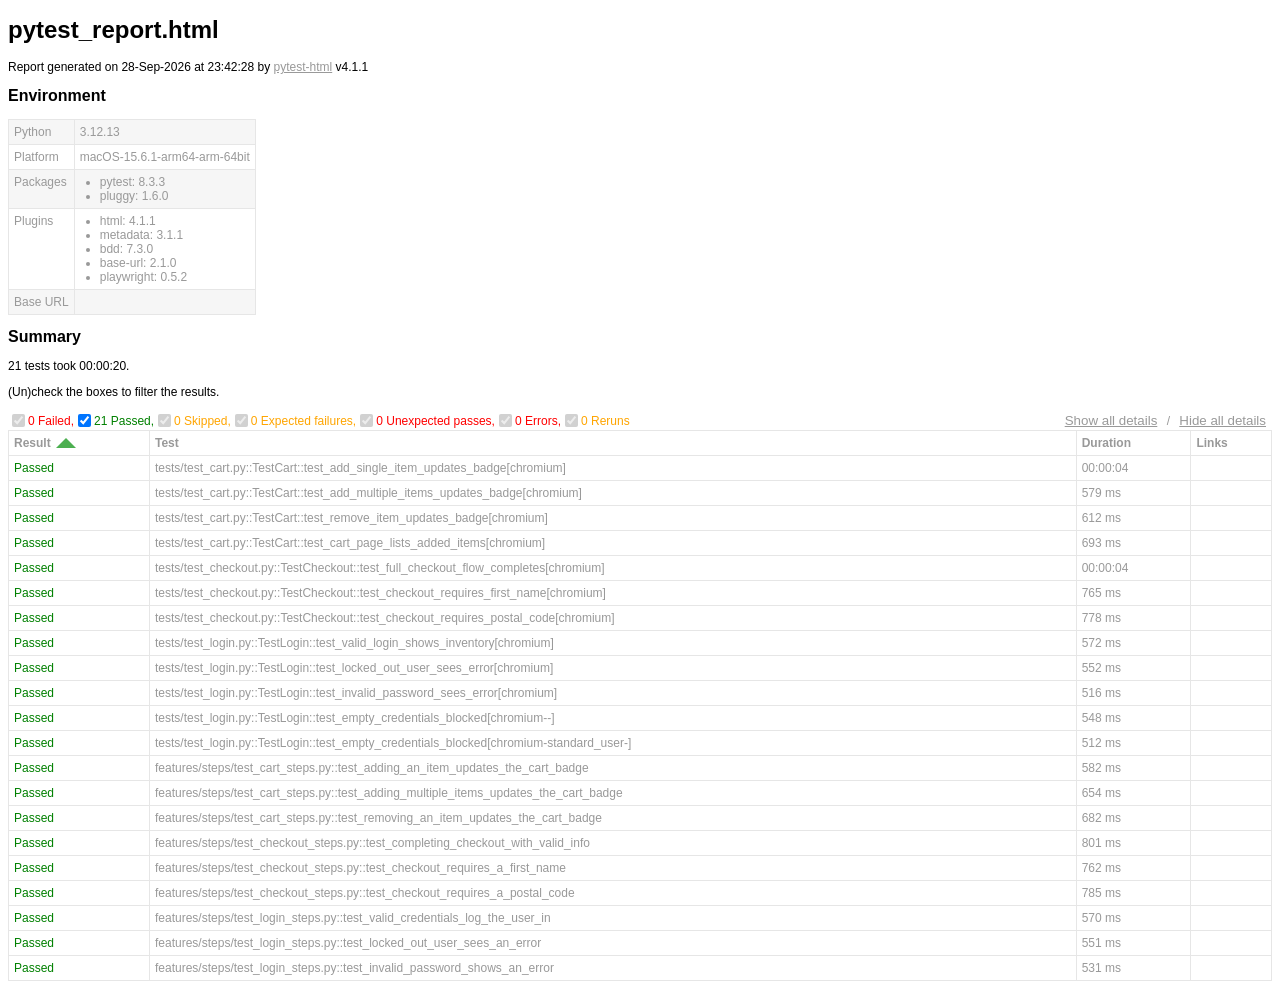
==== commit 5bd50770: "Add Cucumber-style BDD scenarios with pytest-bdd Add Gherkin .feature files for login/cart/checkout " ====
--- a/reports/pytest_report.html
+++ b/reports/pytest_report.html
@@ -328,7 +328,7 @@
   </head>
   <body>
     <h1 id="title">pytest_report.html</h1>
-    <p>Report generated on 28-Sep-2026 at 23:37:40 by <a href="https://pypi.python.org/pypi/pytest-html">pytest-html</a>
+    <p>Report generated on 28-Sep-2026 at 23:42:28 by <a href="https://pypi.python.org/pypi/pytest-html">pytest-html</a>
         v4.1.1</p>
     <div id="environment-header">
       <h2>Environment</h2>
@@ -382,7 +382,7 @@
         <h2>Summary</h2>
         <div class="additional-summary prefix">
         </div>
-        <p class="run-count">3 tests took 00:00:02.</p>
+        <p class="run-count">21 tests took 00:00:20.</p>
         <p class="filter">(Un)check the boxes to filter the results.</p>
         <div class="summary__reload">
           <div class="summary__reload__button hidden" onclick="location.reload()">
@@ -395,7 +395,7 @@
             <input checked="true" class="filter" name="filter_checkbox" type="checkbox" data-test-result="failed" disabled/>
             <span class="failed">0 Failed,</span>
             <input checked="true" class="filter" name="filter_checkbox" type="checkbox" data-test-result="passed" />
-            <span class="passed">3 Passed,</span>
+            <span class="passed">21 Passed,</span>
             <input checked="true" class="filter" name="filter_checkbox" type="checkbox" data-test-result="skipped" disabled/>
             <span class="skipped">0 Skipped,</span>
             <input checked="true" class="filter" name="filter_checkbox" type="checkbox" data-test-result="xfailed" disabled/>
@@ -429,7 +429,7 @@
     </table>
   </body>
   <footer>
-    <div id="data-container" data-jsonblob="{&#34;environment&#34;: {&#34;Python&#34;: &#34;3.12.13&#34;, &#34;Platform&#34;: &#34;macOS-15.6.1-arm64-arm-64bit&#34;, &#34;Packages&#34;: {&#34;pytest&#34;: &#34;8.3.3&#34;, &#34;pluggy&#34;: &#34;1.6.0&#34;}, &#34;Plugins&#34;: {&#34;html&#34;: &#34;4.1.1&#34;, &#34;metadata&#34;: &#34;3.1.1&#34;, &#34;base-url&#34;: &#34;2.1.0&#34;, &#34;playwright&#34;: &#34;0.5.2&#34;}, &#34;Base URL&#34;: &#34;&#34;}, &#34;tests&#34;: {&#34;tests/test_cart.py::TestCart::test_add_single_item_updates_badge[chromium]&#34;: [{&#34;extras&#34;: [], &#34;result&#34;: &#34;Passed&#34;, &#34;testId&#34;: &#34;tests/test_cart.py::TestCart::test_add_single_item_updates_badge[chromium]&#34;, &#34;duration&#34;: &#34;860 ms&#34;, &#34;resultsTableRow&#34;: [&#34;&lt;td class=\&#34;col-result\&#34;&gt;Passed&lt;/td&gt;&#34;, &#34;&lt;td class=\&#34;col-testId\&#34;&gt;tests/test_cart.py::TestCart::test_add_single_item_updates_badge[chromium]&lt;/td&gt;&#34;, &#34;&lt;td class=\&#34;col-duration\&#34;&gt;860 ms&lt;/td&gt;&#34;, &#34;&lt;td class=\&#34;col-links\&#34;&gt;&lt;/td&gt;&#34;], &#34;log&#34;: &#34;No log output captured.&#34;}], &#34;tests/test_checkout.py::TestCheckout::test_full_checkout_flow_completes[chromium]&#34;: [{&#34;extras&#34;: [], &#34;result&#34;: &#34;Passed&#34;, &#34;testId&#34;: &#34;tests/test_checkout.py::TestCheckout::test_full_checkout_flow_completes[chromium]&#34;, &#34;duration&#34;: &#34;813 ms&#34;, &#34;resultsTableRow&#34;: [&#34;&lt;td class=\&#34;col-result\&#34;&gt;Passed&lt;/td&gt;&#34;, &#34;&lt;td class=\&#34;col-testId\&#34;&gt;tests/test_checkout.py::TestCheckout::test_full_checkout_flow_completes[chromium]&lt;/td&gt;&#34;, &#34;&lt;td class=\&#34;col-duration\&#34;&gt;813 ms&lt;/td&gt;&#34;, &#34;&lt;td class=\&#34;col-links\&#34;&gt;&lt;/td&gt;&#34;], &#34;log&#34;: &#34;No log output captured.&#34;}], &#34;tests/test_login.py::TestLogin::test_valid_login_shows_inventory[chromium]&#34;: [{&#34;extras&#34;: [], &#34;result&#34;: &#34;Passed&#34;, &#34;testId&#34;: &#34;tests/test_login.py::TestLogin::test_valid_login_shows_inventory[chromium]&#34;, &#34;duration&#34;: &#34;586 ms&#34;, &#34;resultsTableRow&#34;: [&#34;&lt;td class=\&#34;col-result\&#34;&gt;Passed&lt;/td&gt;&#34;, &#34;&lt;td class=\&#34;col-testId\&#34;&gt;tests/test_login.py::TestLogin::test_valid_login_shows_inventory[chromium]&lt;/td&gt;&#34;, &#34;&lt;td class=\&#34;col-duration\&#34;&gt;586 ms&lt;/td&gt;&#34;, &#34;&lt;td class=\&#34;col-links\&#34;&gt;&lt;/td&gt;&#34;], &#34;log&#34;: &#34;No log output captured.&#34;}]}, &#34;renderCollapsed&#34;: [&#34;passed&#34;], &#34;initialSort&#34;: &#34;result&#34;, &#34;title&#34;: &#34;pytest_report.html&#34;}"></div>
+    <div id="data-container" data-jsonblob="{&#34;environment&#34;: {&#34;Python&#34;: &#34;3.12.13&#34;, &#34;Platform&#34;: &#34;macOS-15.6.1-arm64-arm-64bit&#34;, &#34;Packages&#34;: {&#34;pytest&#34;: &#34;8.3.3&#34;, &#34;pluggy&#34;: &#34;1.6.0&#34;}, &#34;Plugins&#34;: {&#34;html&#34;: &#34;4.1.1&#34;, &#34;metadata&#34;: &#34;3.1.1&#34;, &#34;bdd&#34;: &#34;7.3.0&#34;, &#34;base-url&#34;: &#34;2.1.0&#34;, &#34;playwright&#34;: &#34;0.5.2&#34;}, &#34;Base URL&#34;: &#34;&#34;}, &#34;tests&#34;: {&#34;tests/test_cart.py::TestCart::test_add_single_item_updates_badge[chromium]&#34;: [{&#34;extras&#34;: [], &#34;result&#34;: &#34;Passed&#34;, &#34;testId&#34;: &#34;tests/test_cart.py::TestCart::test_add_single_item_updates_badge[chromium]&#34;, &#34;duration&#34;: &#34;00:00:04&#34;, &#34;resultsTableRow&#34;: [&#34;&lt;td class=\&#34;col-result\&#34;&gt;Passed&lt;/td&gt;&#34;, &#34;&lt;td class=\&#34;col-testId\&#34;&gt;tests/test_cart.py::TestCart::test_add_single_item_updates_badge[chromium]&lt;/td&gt;&#34;, &#34;&lt;td class=\&#34;col-duration\&#34;&gt;00:00:04&lt;/td&gt;&#34;, &#34;&lt;td class=\&#34;col-links\&#34;&gt;&lt;/td&gt;&#34;], &#34;log&#34;: &#34;No log output captured.&#34;}], &#34;tests/test_cart.py::TestCart::test_add_multiple_items_updates_badge[chromium]&#34;: [{&#34;extras&#34;: [], &#34;result&#34;: &#34;Passed&#34;, &#34;testId&#34;: &#34;tests/test_cart.py::TestCart::test_add_multiple_items_updates_badge[chromium]&#34;, &#34;duration&#34;: &#34;579 ms&#34;, &#34;resultsTableRow&#34;: [&#34;&lt;td class=\&#34;col-result\&#34;&gt;Passed&lt;/td&gt;&#34;, &#34;&lt;td class=\&#34;col-testId\&#34;&gt;tests/test_cart.py::TestCart::test_add_multiple_items_updates_badge[chromium]&lt;/td&gt;&#34;, &#34;&lt;td class=\&#34;col-duration\&#34;&gt;579 ms&lt;/td&gt;&#34;, &#34;&lt;td class=\&#34;col-links\&#34;&gt;&lt;/td&gt;&#34;], &#34;log&#34;: &#34;No log output captured.&#34;}], &#34;tests/test_cart.py::TestCart::test_remove_item_updates_badge[chromium]&#34;: [{&#34;extras&#34;: [], &#34;result&#34;: &#34;Passed&#34;, &#34;testId&#34;: &#34;tests/test_cart.py::TestCart::test_remove_item_updates_badge[chromium]&#34;, &#34;duration&#34;: &#34;612 ms&#34;, &#34;resultsTableRow&#34;: [&#34;&lt;td class=\&#34;col-result\&#34;&gt;Passed&lt;/td&gt;&#34;, &#34;&lt;td class=\&#34;col-testId\&#34;&gt;tests/test_cart.py::TestCart::test_remove_item_updates_badge[chromium]&lt;/td&gt;&#34;, &#34;&lt;td class=\&#34;col-duration\&#34;&gt;612 ms&lt;/td&gt;&#34;, &#34;&lt;td class=\&#34;col-links\&#34;&gt;&lt;/td&gt;&#34;], &#34;log&#34;: &#34;No log output captured.&#34;}], &#34;tests/test_cart.py::TestCart::test_cart_page_lists_added_items[chromium]&#34;: [{&#34;extras&#34;: [], &#34;result&#34;: &#34;Passed&#34;, &#34;testId&#34;: &#34;tests/test_cart.py::TestCart::test_cart_page_lists_added_items[chromium]&#34;, &#34;duration&#34;: &#34;693 ms&#34;, &#34;resultsTableRow&#34;: [&#34;&lt;td class=\&#34;col-result\&#34;&gt;Passed&lt;/td&gt;&#34;, &#34;&lt;td class=\&#34;col-testId\&#34;&gt;tests/test_cart.py::TestCart::test_cart_page_lists_added_items[chromium]&lt;/td&gt;&#34;, &#34;&lt;td class=\&#34;col-duration\&#34;&gt;693 ms&lt;/td&gt;&#34;, &#34;&lt;td class=\&#34;col-links\&#34;&gt;&lt;/td&gt;&#34;], &#34;log&#34;: &#34;No log output captured.&#34;}], &#34;tests/test_checkout.py::TestCheckout::test_full_checkout_flow_completes[chromium]&#34;: [{&#34;extras&#34;: [], &#34;result&#34;: &#34;Passed&#34;, &#34;testId&#34;: &#34;tests/test_checkout.py::TestCheckout::test_full_checkout_flow_completes[chromium]&#34;, &#34;duration&#34;: &#34;00:00:04&#34;, &#34;resultsTableRow&#34;: [&#34;&lt;td class=\&#34;col-result\&#34;&gt;Passed&lt;/td&gt;&#34;, &#34;&lt;td class=\&#34;col-testId\&#34;&gt;tests/test_checkout.py::TestCheckout::test_full_checkout_flow_completes[chromium]&lt;/td&gt;&#34;, &#34;&lt;td class=\&#34;col-duration\&#34;&gt;00:00:04&lt;/td&gt;&#34;, &#34;&lt;td class=\&#34;col-links\&#34;&gt;&lt;/td&gt;&#34;], &#34;log&#34;: &#34;No log output captured.&#34;}], &#34;tests/test_checkout.py::TestCheckout::test_checkout_requires_first_name[chromium]&#34;: [{&#34;extras&#34;: [], &#34;result&#34;: &#34;Passed&#34;, &#34;testId&#34;: &#34;tests/test_checkout.py::TestCheckout::test_checkout_requires_first_name[chromium]&#34;, &#34;duration&#34;: &#34;765 ms&#34;, &#34;resultsTableRow&#34;: [&#34;&lt;td class=\&#34;col-result\&#34;&gt;Passed&lt;/td&gt;&#34;, &#34;&lt;td class=\&#34;col-testId\&#34;&gt;tests/test_checkout.py::TestCheckout::test_checkout_requires_first_name[chromium]&lt;/td&gt;&#34;, &#34;&lt;td class=\&#34;col-duration\&#34;&gt;765 ms&lt;/td&gt;&#34;, &#34;&lt;td class=\&#34;col-links\&#34;&gt;&lt;/td&gt;&#34;], &#34;log&#34;: &#34;No log output captured.&#34;}], &#34;tests/test_checkout.py::TestCheckout::test_checkout_requires_postal_code[chromium]&#34;: [{&#34;extras&#34;: [], &#34;result&#34;: &#34;Passed&#34;, &#34;testId&#34;: &#34;tests/test_checkout.py::TestCheckout::test_checkout_requires_postal_code[chromium]&#34;, &#34;duration&#34;: &#34;778 ms&#34;, &#34;resultsTableRow&#34;: [&#34;&lt;td class=\&#34;col-result\&#34;&gt;Passed&lt;/td&gt;&#34;, &#34;&lt;td class=\&#34;col-testId\&#34;&gt;tests/test_checkout.py::TestCheckout::test_checkout_requires_postal_code[chromium]&lt;/td&gt;&#34;, &#34;&lt;td class=\&#34;col-duration\&#34;&gt;778 ms&lt;/td&gt;&#34;, &#34;&lt;td class=\&#34;col-links\&#34;&gt;&lt;/td&gt;&#34;], &#34;log&#34;: &#34;No log output captured.&#34;}], &#34;tests/test_login.py::TestLogin::test_valid_login_shows_inventory[chromium]&#34;: [{&#34;extras&#34;: [], &#34;result&#34;: &#34;Passed&#34;, &#34;testId&#34;: &#34;tests/test_login.py::TestLogin::test_valid_login_shows_inventory[chromium]&#34;, &#34;duration&#34;: &#34;572 ms&#34;, &#34;resultsTableRow&#34;: [&#34;&lt;td class=\&#34;col-result\&#34;&gt;Passed&lt;/td&gt;&#34;, &#34;&lt;td class=\&#34;col-testId\&#34;&gt;tests/test_login.py::TestLogin::test_valid_login_shows_inventory[chromium]&lt;/td&gt;&#34;, &#34;&lt;td class=\&#34;col-duration\&#34;&gt;572 ms&lt;/td&gt;&#34;, &#34;&lt;td class=\&#34;col-links\&#34;&gt;&lt;/td&gt;&#34;], &#34;log&#34;: &#34;No log output captured.&#34;}], &#34;tests/test_login.py::TestLogin::test_locked_out_user_sees_error[chromium]&#34;: [{&#34;extras&#34;: [], &#34;result&#34;: &#34;Passed&#34;, &#34;testId&#34;: &#34;tests/test_login.py::TestLogin::test_locked_out_user_sees_error[chromium]&#34;, &#34;duration&#34;: &#34;552 ms&#34;, &#34;resultsTableRow&#34;: [&#34;&lt;td class=\&#34;col-result\&#34;&gt;Passed&lt;/td&gt;&#34;, &#34;&lt;td class=\&#34;col-testId\&#34;&gt;tests/test_login.py::TestLogin::test_locked_out_user_sees_error[chromium]&lt;/td&gt;&#34;, &#34;&lt;td class=\&#34;col-duration\&#34;&gt;552 ms&lt;/td&gt;&#34;, &#34;&lt;td class=\&#34;col-links\&#34;&gt;&lt;/td&gt;&#34;], &#34;log&#34;: &#34;No log output captured.&#34;}], &#34;tests/test_login.py::TestLogin::test_invalid_password_sees_error[chromium]&#34;: [{&#34;extras&#34;: [], &#34;result&#34;: &#34;Passed&#34;, &#34;testId&#34;: &#34;tests/test_login.py::TestLogin::test_invalid_password_sees_error[chromium]&#34;, &#34;duration&#34;: &#34;516 ms&#34;, &#34;resultsTableRow&#34;: [&#34;&lt;td class=\&#34;col-result\&#34;&gt;Passed&lt;/td&gt;&#34;, &#34;&lt;td class=\&#34;col-testId\&#34;&gt;tests/test_login.py::TestLogin::test_invalid_password_sees_error[chromium]&lt;/td&gt;&#34;, &#34;&lt;td class=\&#34;col-duration\&#34;&gt;516 ms&lt;/td&gt;&#34;, &#34;&lt;td class=\&#34;col-links\&#34;&gt;&lt;/td&gt;&#34;], &#34;log&#34;: &#34;No log output captured.&#34;}], &#34;tests/test_login.py::TestLogin::test_empty_credentials_blocked[chromium--]&#34;: [{&#34;extras&#34;: [], &#34;result&#34;: &#34;Passed&#34;, &#34;testId&#34;: &#34;tests/test_login.py::TestLogin::test_empty_credentials_blocked[chromium--]&#34;, &#34;duration&#34;: &#34;548 ms&#34;, &#34;resultsTableRow&#34;: [&#34;&lt;td class=\&#34;col-result\&#34;&gt;Passed&lt;/td&gt;&#34;, &#34;&lt;td class=\&#34;col-testId\&#34;&gt;tests/test_login.py::TestLogin::test_empty_credentials_blocked[chromium--]&lt;/td&gt;&#34;, &#34;&lt;td class=\&#34;col-duration\&#34;&gt;548 ms&lt;/td&gt;&#34;, &#34;&lt;td class=\&#34;col-links\&#34;&gt;&lt;/td&gt;&#34;], &#34;log&#34;: &#34;No log output captured.&#34;}], &#34;tests/test_login.py::TestLogin::test_empty_credentials_blocked[chromium-standard_user-]&#34;: [{&#34;extras&#34;: [], &#34;result&#34;: &#34;Passed&#34;, &#34;testId&#34;: &#34;tests/test_login.py::TestLogin::test_empty_credentials_blocked[chromium-standard_user-]&#34;, &#34;duration&#34;: &#34;512 ms&#34;, &#34;resultsTableRow&#34;: [&#34;&lt;td class=\&#34;col-result\&#34;&gt;Passed&lt;/td&gt;&#34;, &#34;&lt;td class=\&#34;col-testId\&#34;&gt;tests/test_login.py::TestLogin::test_empty_credentials_blocked[chromium-standard_user-]&lt;/td&gt;&#34;, &#34;&lt;td class=\&#34;col-duration\&#34;&gt;512 ms&lt;/td&gt;&#34;, &#34;&lt;td class=\&#34;col-links\&#34;&gt;&lt;/td&gt;&#34;], &#34;log&#34;: &#34;No log output captured.&#34;}], &#34;features/steps/test_cart_steps.py::test_adding_an_item_updates_the_cart_badge&#34;: [{&#34;extras&#34;: [], &#34;result&#34;: &#34;Passed&#34;, &#34;testId&#34;: &#34;features/steps/test_cart_steps.py::test_adding_an_item_updates_the_cart_badge&#34;, &#34;duration&#34;: &#34;582 ms&#34;, &#34;resultsTableRow&#34;: [&#34;&lt;td class=\&#34;col-result\&#34;&gt;Passed&lt;/td&gt;&#34;, &#34;&lt;td class=\&#34;col-testId\&#34;&gt;features/steps/test_cart_steps.py::test_adding_an_item_updates_the_cart_badge&lt;/td&gt;&#34;, &#34;&lt;td class=\&#34;col-duration\&#34;&gt;582 ms&lt;/td&gt;&#34;, &#34;&lt;td class=\&#34;col-links\&#34;&gt;&lt;/td&gt;&#34;], &#34;log&#34;: &#34;No log output captured.&#34;}], &#34;features/steps/test_cart_steps.py::test_adding_multiple_items_updates_the_cart_badge&#34;: [{&#34;extras&#34;: [], &#34;result&#34;: &#34;Passed&#34;, &#34;testId&#34;: &#34;features/steps/test_cart_steps.py::test_adding_multiple_items_updates_the_cart_badge&#34;, &#34;duration&#34;: &#34;654 ms&#34;, &#34;resultsTableRow&#34;: [&#34;&lt;td class=\&#34;col-result\&#34;&gt;Passed&lt;/td&gt;&#34;, &#34;&lt;td class=\&#34;col-testId\&#34;&gt;features/steps/test_cart_steps.py::test_adding_multiple_items_updates_the_cart_badge&lt;/td&gt;&#34;, &#34;&lt;td class=\&#34;col-duration\&#34;&gt;654 ms&lt;/td&gt;&#34;, &#34;&lt;td class=\&#34;col-links\&#34;&gt;&lt;/td&gt;&#34;], &#34;log&#34;: &#34;No log output captured.&#34;}], &#34;features/steps/test_cart_steps.py::test_removing_an_item_updates_the_cart_badge&#34;: [{&#34;extras&#34;: [], &#34;result&#34;: &#34;Passed&#34;, &#34;testId&#34;: &#34;features/steps/test_cart_steps.py::test_removing_an_item_updates_the_cart_badge&#34;, &#34;duration&#34;: &#34;682 ms&#34;, &#34;resultsTableRow&#34;: [&#34;&lt;td class=\&#34;col-result\&#34;&gt;Passed&lt;/td&gt;&#34;, &#34;&lt;td class=\&#34;col-testId\&#34;&gt;features/steps/test_cart_steps.py::test_removing_an_item_updates_the_cart_badge&lt;/td&gt;&#34;, &#34;&lt;td class=\&#34;col-duration\&#34;&gt;682 ms&lt;/td&gt;&#34;, &#34;&lt;td class=\&#34;col-links\&#34;&gt;&lt;/td&gt;&#34;], &#34;log&#34;: &#34;No log output captured.&#34;}], &#34;features/steps/test_checkout_steps.py::test_completing_checkout_with_valid_info&#34;: [{&#34;extras&#34;: [], &#34;result&#34;: &#34;Passed&#34;, &#34;testId&#34;: &#34;features/steps/test_checkout_steps.py::test_completing_checkout_with_valid_info&#34;, &#34;duration&#34;: &#34;801 ms&#34;, &#34;resultsTableRow&#34;: [&#34;&lt;td class=\&#34;col-result\&#34;&gt;Passed&lt;/td&gt;&#34;, &#34;&lt;td class=\&#34;col-testId\&#34;&gt;features/steps/test_checkout_steps.py::test_completing_checkout_with_valid_info&lt;/td&gt;&#34;, &#34;&lt;td class=\&#34;col-duration\&#34;&gt;801 ms&lt;/td&gt;&#34;, &#34;&lt;td class=\&#34;col-links\&#34;&gt;&lt;/td&gt;&#34;], &#34;log&#34;: &#34;No log output captured.&#34;}], &#34;features/steps/test_checkout_steps.py::test_checkout_requires_a_first_name&#34;: [{&#34;extras&#34;: [], &#34;result&#34;: &#34;Passed&#34;, &#34;testId&#34;: &#34;features/steps/test_checkout_steps.py::test_checkout_requires_a_first_name&#34;, &#34;duration&#34;: &#34;762 ms&#34;, &#34;resultsTableRow&#34;: [&#34;&lt;td class=\&#34;col-result\&#34;&gt;Passed&lt;/td&gt;&#34;, &#34;&lt;td class=\&#34;col-testId\&#34;&gt;features/steps/test_checkout_steps.py::test_checkout_requires_a_first_name&lt;/td&gt;&#34;, &#34;&lt;td class=\&#34;col-duration\&#34;&gt;762 ms&lt;/td&gt;&#34;, &#34;&lt;td class=\&#34;col-links\&#34;&gt;&lt;/td&gt;&#34;], &#34;log&#34;: &#34;No log output captured.&#34;}], &#34;features/steps/test_checkout_steps.py::test_checkout_requires_a_postal_code&#34;: [{&#34;extras&#34;: [], &#34;result&#34;: &#34;Passed&#34;, &#34;testId&#34;: &#34;features/steps/test_checkout_steps.py::test_checkout_requires_a_postal_code&#34;, &#34;duration&#34;: &#34;785 ms&#34;, &#34;resultsTableRow&#34;: [&#34;&lt;td class=\&#34;col-result\&#34;&gt;Passed&lt;/td&gt;&#34;, &#34;&lt;td class=\&#34;col-testId\&#34;&gt;features/steps/test_checkout_steps.py::test_checkout_requires_a_postal_code&lt;/td&gt;&#34;, &#34;&lt;td class=\&#34;col-duration\&#34;&gt;785 ms&lt;/td&gt;&#34;, &#34;&lt;td class=\&#34;col-links\&#34;&gt;&lt;/td&gt;&#34;], &#34;log&#34;: &#34;No log output captured.&#34;}], &#34;features/steps/test_login_steps.py::test_valid_credentials_log_the_user_in&#34;: [{&#34;extras&#34;: [], &#34;result&#34;: &#34;Passed&#34;, &#34;testId&#34;: &#34;features/steps/test_login_steps.py::test_valid_credentials_log_the_user_in&#34;, &#34;duration&#34;: &#34;570 ms&#34;, &#34;resultsTableRow&#34;: [&#34;&lt;td class=\&#34;col-result\&#34;&gt;Passed&lt;/td&gt;&#34;, &#34;&lt;td class=\&#34;col-testId\&#34;&gt;features/steps/test_login_steps.py::test_valid_credentials_log_the_user_in&lt;/td&gt;&#34;, &#34;&lt;td class=\&#34;col-duration\&#34;&gt;570 ms&lt;/td&gt;&#34;, &#34;&lt;td class=\&#34;col-links\&#34;&gt;&lt;/td&gt;&#34;], &#34;log&#34;: &#34;No log output captured.&#34;}], &#34;features/steps/test_login_steps.py::test_locked_out_user_sees_an_error&#34;: [{&#34;extras&#34;: [], &#34;result&#34;: &#34;Passed&#34;, &#34;testId&#34;: &#34;features/steps/test_login_steps.py::test_locked_out_user_sees_an_error&#34;, &#34;duration&#34;: &#34;551 ms&#34;, &#34;resultsTableRow&#34;: [&#34;&lt;td class=\&#34;col-result\&#34;&gt;Passed&lt;/td&gt;&#34;, &#34;&lt;td class=\&#34;col-testId\&#34;&gt;features/steps/test_login_steps.py::test_locked_out_user_sees_an_error&lt;/td&gt;&#34;, &#34;&lt;td class=\&#34;col-duration\&#34;&gt;551 ms&lt;/td&gt;&#34;, &#34;&lt;td class=\&#34;col-links\&#34;&gt;&lt;/td&gt;&#34;], &#34;log&#34;: &#34;No log output captured.&#34;}], &#34;features/steps/test_login_steps.py::test_invalid_password_shows_an_error&#34;: [{&#34;extras&#34;: [], &#34;result&#34;: &#34;Passed&#34;, &#34;testId&#34;: &#34;features/steps/test_login_steps.py::test_invalid_password_shows_an_error&#34;, &#34;duration&#34;: &#34;531 ms&#34;, &#34;resultsTableRow&#34;: [&#34;&lt;td class=\&#34;col-result\&#34;&gt;Passed&lt;/td&gt;&#34;, &#34;&lt;td class=\&#34;col-testId\&#34;&gt;features/steps/test_login_steps.py::test_invalid_password_shows_an_error&lt;/td&gt;&#34;, &#34;&lt;td class=\&#34;col-duration\&#34;&gt;531 ms&lt;/td&gt;&#34;, &#34;&lt;td class=\&#34;col-links\&#34;&gt;&lt;/td&gt;&#34;], &#34;log&#34;: &#34;No log output captured.&#34;}]}, &#34;renderCollapsed&#34;: [&#34;passed&#34;], &#34;initialSort&#34;: &#34;result&#34;, &#34;title&#34;: &#34;pytest_report.html&#34;}"></div>
     <script>
       (function(){function r(e,n,t){function o(i,f){if(!n[i]){if(!e[i]){var c="function"==typeof require&&require;if(!f&&c)return c(i,!0);if(u)return u(i,!0);var a=new Error("Cannot find module '"+i+"'");throw a.code="MODULE_NOT_FOUND",a}var p=n[i]={exports:{}};e[i][0].call(p.exports,function(r){var n=e[i][1][r];return o(n||r)},p,p.exports,r,e,n,t)}return n[i].exports}for(var u="function"==typeof require&&require,i=0;i<t.length;i++)o(t[i]);return o}return r})()({1:[function(require,module,exports){
 const { getCollapsedCategory, setCollapsedIds } = require('./storage.js')
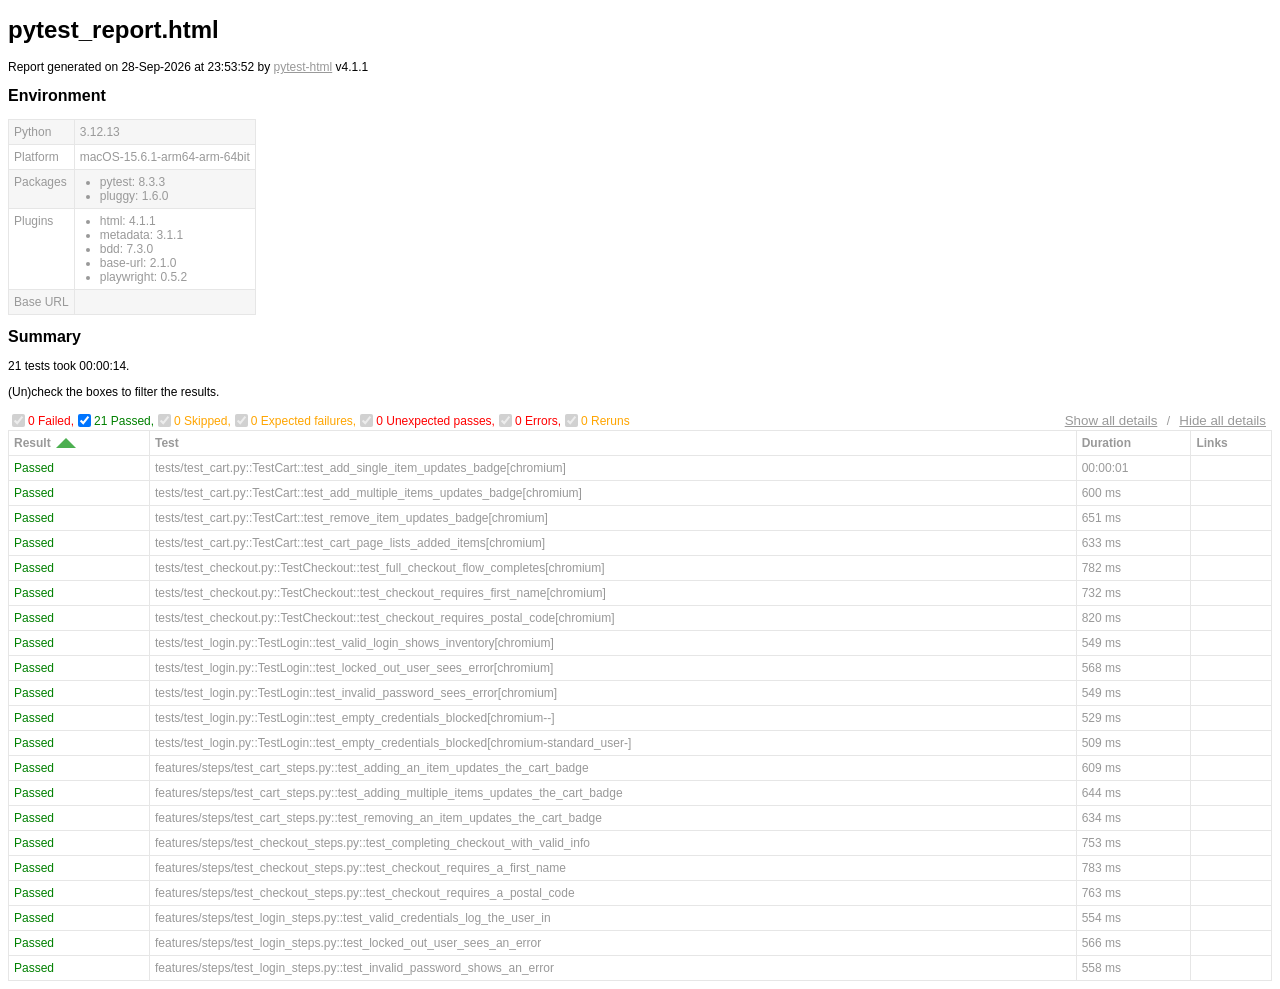
==== commit be961db7: "Rename pages to views, add flows layer for chained journeys Rename pages/ -> views/ (LoginView, Inve" ====
--- a/reports/pytest_report.html
+++ b/reports/pytest_report.html
@@ -328,7 +328,7 @@
   </head>
   <body>
     <h1 id="title">pytest_report.html</h1>
-    <p>Report generated on 28-Sep-2026 at 23:42:28 by <a href="https://pypi.python.org/pypi/pytest-html">pytest-html</a>
+    <p>Report generated on 28-Sep-2026 at 23:53:52 by <a href="https://pypi.python.org/pypi/pytest-html">pytest-html</a>
         v4.1.1</p>
     <div id="environment-header">
       <h2>Environment</h2>
@@ -382,7 +382,7 @@
         <h2>Summary</h2>
         <div class="additional-summary prefix">
         </div>
-        <p class="run-count">21 tests took 00:00:20.</p>
+        <p class="run-count">21 tests took 00:00:14.</p>
         <p class="filter">(Un)check the boxes to filter the results.</p>
         <div class="summary__reload">
           <div class="summary__reload__button hidden" onclick="location.reload()">
@@ -429,7 +429,7 @@
     </table>
   </body>
   <footer>
-    <div id="data-container" data-jsonblob="{&#34;environment&#34;: {&#34;Python&#34;: &#34;3.12.13&#34;, &#34;Platform&#34;: &#34;macOS-15.6.1-arm64-arm-64bit&#34;, &#34;Packages&#34;: {&#34;pytest&#34;: &#34;8.3.3&#34;, &#34;pluggy&#34;: &#34;1.6.0&#34;}, &#34;Plugins&#34;: {&#34;html&#34;: &#34;4.1.1&#34;, &#34;metadata&#34;: &#34;3.1.1&#34;, &#34;bdd&#34;: &#34;7.3.0&#34;, &#34;base-url&#34;: &#34;2.1.0&#34;, &#34;playwright&#34;: &#34;0.5.2&#34;}, &#34;Base URL&#34;: &#34;&#34;}, &#34;tests&#34;: {&#34;tests/test_cart.py::TestCart::test_add_single_item_updates_badge[chromium]&#34;: [{&#34;extras&#34;: [], &#34;result&#34;: &#34;Passed&#34;, &#34;testId&#34;: &#34;tests/test_cart.py::TestCart::test_add_single_item_updates_badge[chromium]&#34;, &#34;duration&#34;: &#34;00:00:04&#34;, &#34;resultsTableRow&#34;: [&#34;&lt;td class=\&#34;col-result\&#34;&gt;Passed&lt;/td&gt;&#34;, &#34;&lt;td class=\&#34;col-testId\&#34;&gt;tests/test_cart.py::TestCart::test_add_single_item_updates_badge[chromium]&lt;/td&gt;&#34;, &#34;&lt;td class=\&#34;col-duration\&#34;&gt;00:00:04&lt;/td&gt;&#34;, &#34;&lt;td class=\&#34;col-links\&#34;&gt;&lt;/td&gt;&#34;], &#34;log&#34;: &#34;No log output captured.&#34;}], &#34;tests/test_cart.py::TestCart::test_add_multiple_items_updates_badge[chromium]&#34;: [{&#34;extras&#34;: [], &#34;result&#34;: &#34;Passed&#34;, &#34;testId&#34;: &#34;tests/test_cart.py::TestCart::test_add_multiple_items_updates_badge[chromium]&#34;, &#34;duration&#34;: &#34;579 ms&#34;, &#34;resultsTableRow&#34;: [&#34;&lt;td class=\&#34;col-result\&#34;&gt;Passed&lt;/td&gt;&#34;, &#34;&lt;td class=\&#34;col-testId\&#34;&gt;tests/test_cart.py::TestCart::test_add_multiple_items_updates_badge[chromium]&lt;/td&gt;&#34;, &#34;&lt;td class=\&#34;col-duration\&#34;&gt;579 ms&lt;/td&gt;&#34;, &#34;&lt;td class=\&#34;col-links\&#34;&gt;&lt;/td&gt;&#34;], &#34;log&#34;: &#34;No log output captured.&#34;}], &#34;tests/test_cart.py::TestCart::test_remove_item_updates_badge[chromium]&#34;: [{&#34;extras&#34;: [], &#34;result&#34;: &#34;Passed&#34;, &#34;testId&#34;: &#34;tests/test_cart.py::TestCart::test_remove_item_updates_badge[chromium]&#34;, &#34;duration&#34;: &#34;612 ms&#34;, &#34;resultsTableRow&#34;: [&#34;&lt;td class=\&#34;col-result\&#34;&gt;Passed&lt;/td&gt;&#34;, &#34;&lt;td class=\&#34;col-testId\&#34;&gt;tests/test_cart.py::TestCart::test_remove_item_updates_badge[chromium]&lt;/td&gt;&#34;, &#34;&lt;td class=\&#34;col-duration\&#34;&gt;612 ms&lt;/td&gt;&#34;, &#34;&lt;td class=\&#34;col-links\&#34;&gt;&lt;/td&gt;&#34;], &#34;log&#34;: &#34;No log output captured.&#34;}], &#34;tests/test_cart.py::TestCart::test_cart_page_lists_added_items[chromium]&#34;: [{&#34;extras&#34;: [], &#34;result&#34;: &#34;Passed&#34;, &#34;testId&#34;: &#34;tests/test_cart.py::TestCart::test_cart_page_lists_added_items[chromium]&#34;, &#34;duration&#34;: &#34;693 ms&#34;, &#34;resultsTableRow&#34;: [&#34;&lt;td class=\&#34;col-result\&#34;&gt;Passed&lt;/td&gt;&#34;, &#34;&lt;td class=\&#34;col-testId\&#34;&gt;tests/test_cart.py::TestCart::test_cart_page_lists_added_items[chromium]&lt;/td&gt;&#34;, &#34;&lt;td class=\&#34;col-duration\&#34;&gt;693 ms&lt;/td&gt;&#34;, &#34;&lt;td class=\&#34;col-links\&#34;&gt;&lt;/td&gt;&#34;], &#34;log&#34;: &#34;No log output captured.&#34;}], &#34;tests/test_checkout.py::TestCheckout::test_full_checkout_flow_completes[chromium]&#34;: [{&#34;extras&#34;: [], &#34;result&#34;: &#34;Passed&#34;, &#34;testId&#34;: &#34;tests/test_checkout.py::TestCheckout::test_full_checkout_flow_completes[chromium]&#34;, &#34;duration&#34;: &#34;00:00:04&#34;, &#34;resultsTableRow&#34;: [&#34;&lt;td class=\&#34;col-result\&#34;&gt;Passed&lt;/td&gt;&#34;, &#34;&lt;td class=\&#34;col-testId\&#34;&gt;tests/test_checkout.py::TestCheckout::test_full_checkout_flow_completes[chromium]&lt;/td&gt;&#34;, &#34;&lt;td class=\&#34;col-duration\&#34;&gt;00:00:04&lt;/td&gt;&#34;, &#34;&lt;td class=\&#34;col-links\&#34;&gt;&lt;/td&gt;&#34;], &#34;log&#34;: &#34;No log output captured.&#34;}], &#34;tests/test_checkout.py::TestCheckout::test_checkout_requires_first_name[chromium]&#34;: [{&#34;extras&#34;: [], &#34;result&#34;: &#34;Passed&#34;, &#34;testId&#34;: &#34;tests/test_checkout.py::TestCheckout::test_checkout_requires_first_name[chromium]&#34;, &#34;duration&#34;: &#34;765 ms&#34;, &#34;resultsTableRow&#34;: [&#34;&lt;td class=\&#34;col-result\&#34;&gt;Passed&lt;/td&gt;&#34;, &#34;&lt;td class=\&#34;col-testId\&#34;&gt;tests/test_checkout.py::TestCheckout::test_checkout_requires_first_name[chromium]&lt;/td&gt;&#34;, &#34;&lt;td class=\&#34;col-duration\&#34;&gt;765 ms&lt;/td&gt;&#34;, &#34;&lt;td class=\&#34;col-links\&#34;&gt;&lt;/td&gt;&#34;], &#34;log&#34;: &#34;No log output captured.&#34;}], &#34;tests/test_checkout.py::TestCheckout::test_checkout_requires_postal_code[chromium]&#34;: [{&#34;extras&#34;: [], &#34;result&#34;: &#34;Passed&#34;, &#34;testId&#34;: &#34;tests/test_checkout.py::TestCheckout::test_checkout_requires_postal_code[chromium]&#34;, &#34;duration&#34;: &#34;778 ms&#34;, &#34;resultsTableRow&#34;: [&#34;&lt;td class=\&#34;col-result\&#34;&gt;Passed&lt;/td&gt;&#34;, &#34;&lt;td class=\&#34;col-testId\&#34;&gt;tests/test_checkout.py::TestCheckout::test_checkout_requires_postal_code[chromium]&lt;/td&gt;&#34;, &#34;&lt;td class=\&#34;col-duration\&#34;&gt;778 ms&lt;/td&gt;&#34;, &#34;&lt;td class=\&#34;col-links\&#34;&gt;&lt;/td&gt;&#34;], &#34;log&#34;: &#34;No log output captured.&#34;}], &#34;tests/test_login.py::TestLogin::test_valid_login_shows_inventory[chromium]&#34;: [{&#34;extras&#34;: [], &#34;result&#34;: &#34;Passed&#34;, &#34;testId&#34;: &#34;tests/test_login.py::TestLogin::test_valid_login_shows_inventory[chromium]&#34;, &#34;duration&#34;: &#34;572 ms&#34;, &#34;resultsTableRow&#34;: [&#34;&lt;td class=\&#34;col-result\&#34;&gt;Passed&lt;/td&gt;&#34;, &#34;&lt;td class=\&#34;col-testId\&#34;&gt;tests/test_login.py::TestLogin::test_valid_login_shows_inventory[chromium]&lt;/td&gt;&#34;, &#34;&lt;td class=\&#34;col-duration\&#34;&gt;572 ms&lt;/td&gt;&#34;, &#34;&lt;td class=\&#34;col-links\&#34;&gt;&lt;/td&gt;&#34;], &#34;log&#34;: &#34;No log output captured.&#34;}], &#34;tests/test_login.py::TestLogin::test_locked_out_user_sees_error[chromium]&#34;: [{&#34;extras&#34;: [], &#34;result&#34;: &#34;Passed&#34;, &#34;testId&#34;: &#34;tests/test_login.py::TestLogin::test_locked_out_user_sees_error[chromium]&#34;, &#34;duration&#34;: &#34;552 ms&#34;, &#34;resultsTableRow&#34;: [&#34;&lt;td class=\&#34;col-result\&#34;&gt;Passed&lt;/td&gt;&#34;, &#34;&lt;td class=\&#34;col-testId\&#34;&gt;tests/test_login.py::TestLogin::test_locked_out_user_sees_error[chromium]&lt;/td&gt;&#34;, &#34;&lt;td class=\&#34;col-duration\&#34;&gt;552 ms&lt;/td&gt;&#34;, &#34;&lt;td class=\&#34;col-links\&#34;&gt;&lt;/td&gt;&#34;], &#34;log&#34;: &#34;No log output captured.&#34;}], &#34;tests/test_login.py::TestLogin::test_invalid_password_sees_error[chromium]&#34;: [{&#34;extras&#34;: [], &#34;result&#34;: &#34;Passed&#34;, &#34;testId&#34;: &#34;tests/test_login.py::TestLogin::test_invalid_password_sees_error[chromium]&#34;, &#34;duration&#34;: &#34;516 ms&#34;, &#34;resultsTableRow&#34;: [&#34;&lt;td class=\&#34;col-result\&#34;&gt;Passed&lt;/td&gt;&#34;, &#34;&lt;td class=\&#34;col-testId\&#34;&gt;tests/test_login.py::TestLogin::test_invalid_password_sees_error[chromium]&lt;/td&gt;&#34;, &#34;&lt;td class=\&#34;col-duration\&#34;&gt;516 ms&lt;/td&gt;&#34;, &#34;&lt;td class=\&#34;col-links\&#34;&gt;&lt;/td&gt;&#34;], &#34;log&#34;: &#34;No log output captured.&#34;}], &#34;tests/test_login.py::TestLogin::test_empty_credentials_blocked[chromium--]&#34;: [{&#34;extras&#34;: [], &#34;result&#34;: &#34;Passed&#34;, &#34;testId&#34;: &#34;tests/test_login.py::TestLogin::test_empty_credentials_blocked[chromium--]&#34;, &#34;duration&#34;: &#34;548 ms&#34;, &#34;resultsTableRow&#34;: [&#34;&lt;td class=\&#34;col-result\&#34;&gt;Passed&lt;/td&gt;&#34;, &#34;&lt;td class=\&#34;col-testId\&#34;&gt;tests/test_login.py::TestLogin::test_empty_credentials_blocked[chromium--]&lt;/td&gt;&#34;, &#34;&lt;td class=\&#34;col-duration\&#34;&gt;548 ms&lt;/td&gt;&#34;, &#34;&lt;td class=\&#34;col-links\&#34;&gt;&lt;/td&gt;&#34;], &#34;log&#34;: &#34;No log output captured.&#34;}], &#34;tests/test_login.py::TestLogin::test_empty_credentials_blocked[chromium-standard_user-]&#34;: [{&#34;extras&#34;: [], &#34;result&#34;: &#34;Passed&#34;, &#34;testId&#34;: &#34;tests/test_login.py::TestLogin::test_empty_credentials_blocked[chromium-standard_user-]&#34;, &#34;duration&#34;: &#34;512 ms&#34;, &#34;resultsTableRow&#34;: [&#34;&lt;td class=\&#34;col-result\&#34;&gt;Passed&lt;/td&gt;&#34;, &#34;&lt;td class=\&#34;col-testId\&#34;&gt;tests/test_login.py::TestLogin::test_empty_credentials_blocked[chromium-standard_user-]&lt;/td&gt;&#34;, &#34;&lt;td class=\&#34;col-duration\&#34;&gt;512 ms&lt;/td&gt;&#34;, &#34;&lt;td class=\&#34;col-links\&#34;&gt;&lt;/td&gt;&#34;], &#34;log&#34;: &#34;No log output captured.&#34;}], &#34;features/steps/test_cart_steps.py::test_adding_an_item_updates_the_cart_badge&#34;: [{&#34;extras&#34;: [], &#34;result&#34;: &#34;Passed&#34;, &#34;testId&#34;: &#34;features/steps/test_cart_steps.py::test_adding_an_item_updates_the_cart_badge&#34;, &#34;duration&#34;: &#34;582 ms&#34;, &#34;resultsTableRow&#34;: [&#34;&lt;td class=\&#34;col-result\&#34;&gt;Passed&lt;/td&gt;&#34;, &#34;&lt;td class=\&#34;col-testId\&#34;&gt;features/steps/test_cart_steps.py::test_adding_an_item_updates_the_cart_badge&lt;/td&gt;&#34;, &#34;&lt;td class=\&#34;col-duration\&#34;&gt;582 ms&lt;/td&gt;&#34;, &#34;&lt;td class=\&#34;col-links\&#34;&gt;&lt;/td&gt;&#34;], &#34;log&#34;: &#34;No log output captured.&#34;}], &#34;features/steps/test_cart_steps.py::test_adding_multiple_items_updates_the_cart_badge&#34;: [{&#34;extras&#34;: [], &#34;result&#34;: &#34;Passed&#34;, &#34;testId&#34;: &#34;features/steps/test_cart_steps.py::test_adding_multiple_items_updates_the_cart_badge&#34;, &#34;duration&#34;: &#34;654 ms&#34;, &#34;resultsTableRow&#34;: [&#34;&lt;td class=\&#34;col-result\&#34;&gt;Passed&lt;/td&gt;&#34;, &#34;&lt;td class=\&#34;col-testId\&#34;&gt;features/steps/test_cart_steps.py::test_adding_multiple_items_updates_the_cart_badge&lt;/td&gt;&#34;, &#34;&lt;td class=\&#34;col-duration\&#34;&gt;654 ms&lt;/td&gt;&#34;, &#34;&lt;td class=\&#34;col-links\&#34;&gt;&lt;/td&gt;&#34;], &#34;log&#34;: &#34;No log output captured.&#34;}], &#34;features/steps/test_cart_steps.py::test_removing_an_item_updates_the_cart_badge&#34;: [{&#34;extras&#34;: [], &#34;result&#34;: &#34;Passed&#34;, &#34;testId&#34;: &#34;features/steps/test_cart_steps.py::test_removing_an_item_updates_the_cart_badge&#34;, &#34;duration&#34;: &#34;682 ms&#34;, &#34;resultsTableRow&#34;: [&#34;&lt;td class=\&#34;col-result\&#34;&gt;Passed&lt;/td&gt;&#34;, &#34;&lt;td class=\&#34;col-testId\&#34;&gt;features/steps/test_cart_steps.py::test_removing_an_item_updates_the_cart_badge&lt;/td&gt;&#34;, &#34;&lt;td class=\&#34;col-duration\&#34;&gt;682 ms&lt;/td&gt;&#34;, &#34;&lt;td class=\&#34;col-links\&#34;&gt;&lt;/td&gt;&#34;], &#34;log&#34;: &#34;No log output captured.&#34;}], &#34;features/steps/test_checkout_steps.py::test_completing_checkout_with_valid_info&#34;: [{&#34;extras&#34;: [], &#34;result&#34;: &#34;Passed&#34;, &#34;testId&#34;: &#34;features/steps/test_checkout_steps.py::test_completing_checkout_with_valid_info&#34;, &#34;duration&#34;: &#34;801 ms&#34;, &#34;resultsTableRow&#34;: [&#34;&lt;td class=\&#34;col-result\&#34;&gt;Passed&lt;/td&gt;&#34;, &#34;&lt;td class=\&#34;col-testId\&#34;&gt;features/steps/test_checkout_steps.py::test_completing_checkout_with_valid_info&lt;/td&gt;&#34;, &#34;&lt;td class=\&#34;col-duration\&#34;&gt;801 ms&lt;/td&gt;&#34;, &#34;&lt;td class=\&#34;col-links\&#34;&gt;&lt;/td&gt;&#34;], &#34;log&#34;: &#34;No log output captured.&#34;}], &#34;features/steps/test_checkout_steps.py::test_checkout_requires_a_first_name&#34;: [{&#34;extras&#34;: [], &#34;result&#34;: &#34;Passed&#34;, &#34;testId&#34;: &#34;features/steps/test_checkout_steps.py::test_checkout_requires_a_first_name&#34;, &#34;duration&#34;: &#34;762 ms&#34;, &#34;resultsTableRow&#34;: [&#34;&lt;td class=\&#34;col-result\&#34;&gt;Passed&lt;/td&gt;&#34;, &#34;&lt;td class=\&#34;col-testId\&#34;&gt;features/steps/test_checkout_steps.py::test_checkout_requires_a_first_name&lt;/td&gt;&#34;, &#34;&lt;td class=\&#34;col-duration\&#34;&gt;762 ms&lt;/td&gt;&#34;, &#34;&lt;td class=\&#34;col-links\&#34;&gt;&lt;/td&gt;&#34;], &#34;log&#34;: &#34;No log output captured.&#34;}], &#34;features/steps/test_checkout_steps.py::test_checkout_requires_a_postal_code&#34;: [{&#34;extras&#34;: [], &#34;result&#34;: &#34;Passed&#34;, &#34;testId&#34;: &#34;features/steps/test_checkout_steps.py::test_checkout_requires_a_postal_code&#34;, &#34;duration&#34;: &#34;785 ms&#34;, &#34;resultsTableRow&#34;: [&#34;&lt;td class=\&#34;col-result\&#34;&gt;Passed&lt;/td&gt;&#34;, &#34;&lt;td class=\&#34;col-testId\&#34;&gt;features/steps/test_checkout_steps.py::test_checkout_requires_a_postal_code&lt;/td&gt;&#34;, &#34;&lt;td class=\&#34;col-duration\&#34;&gt;785 ms&lt;/td&gt;&#34;, &#34;&lt;td class=\&#34;col-links\&#34;&gt;&lt;/td&gt;&#34;], &#34;log&#34;: &#34;No log output captured.&#34;}], &#34;features/steps/test_login_steps.py::test_valid_credentials_log_the_user_in&#34;: [{&#34;extras&#34;: [], &#34;result&#34;: &#34;Passed&#34;, &#34;testId&#34;: &#34;features/steps/test_login_steps.py::test_valid_credentials_log_the_user_in&#34;, &#34;duration&#34;: &#34;570 ms&#34;, &#34;resultsTableRow&#34;: [&#34;&lt;td class=\&#34;col-result\&#34;&gt;Passed&lt;/td&gt;&#34;, &#34;&lt;td class=\&#34;col-testId\&#34;&gt;features/steps/test_login_steps.py::test_valid_credentials_log_the_user_in&lt;/td&gt;&#34;, &#34;&lt;td class=\&#34;col-duration\&#34;&gt;570 ms&lt;/td&gt;&#34;, &#34;&lt;td class=\&#34;col-links\&#34;&gt;&lt;/td&gt;&#34;], &#34;log&#34;: &#34;No log output captured.&#34;}], &#34;features/steps/test_login_steps.py::test_locked_out_user_sees_an_error&#34;: [{&#34;extras&#34;: [], &#34;result&#34;: &#34;Passed&#34;, &#34;testId&#34;: &#34;features/steps/test_login_steps.py::test_locked_out_user_sees_an_error&#34;, &#34;duration&#34;: &#34;551 ms&#34;, &#34;resultsTableRow&#34;: [&#34;&lt;td class=\&#34;col-result\&#34;&gt;Passed&lt;/td&gt;&#34;, &#34;&lt;td class=\&#34;col-testId\&#34;&gt;features/steps/test_login_steps.py::test_locked_out_user_sees_an_error&lt;/td&gt;&#34;, &#34;&lt;td class=\&#34;col-duration\&#34;&gt;551 ms&lt;/td&gt;&#34;, &#34;&lt;td class=\&#34;col-links\&#34;&gt;&lt;/td&gt;&#34;], &#34;log&#34;: &#34;No log output captured.&#34;}], &#34;features/steps/test_login_steps.py::test_invalid_password_shows_an_error&#34;: [{&#34;extras&#34;: [], &#34;result&#34;: &#34;Passed&#34;, &#34;testId&#34;: &#34;features/steps/test_login_steps.py::test_invalid_password_shows_an_error&#34;, &#34;duration&#34;: &#34;531 ms&#34;, &#34;resultsTableRow&#34;: [&#34;&lt;td class=\&#34;col-result\&#34;&gt;Passed&lt;/td&gt;&#34;, &#34;&lt;td class=\&#34;col-testId\&#34;&gt;features/steps/test_login_steps.py::test_invalid_password_shows_an_error&lt;/td&gt;&#34;, &#34;&lt;td class=\&#34;col-duration\&#34;&gt;531 ms&lt;/td&gt;&#34;, &#34;&lt;td class=\&#34;col-links\&#34;&gt;&lt;/td&gt;&#34;], &#34;log&#34;: &#34;No log output captured.&#34;}]}, &#34;renderCollapsed&#34;: [&#34;passed&#34;], &#34;initialSort&#34;: &#34;result&#34;, &#34;title&#34;: &#34;pytest_report.html&#34;}"></div>
+    <div id="data-container" data-jsonblob="{&#34;environment&#34;: {&#34;Python&#34;: &#34;3.12.13&#34;, &#34;Platform&#34;: &#34;macOS-15.6.1-arm64-arm-64bit&#34;, &#34;Packages&#34;: {&#34;pytest&#34;: &#34;8.3.3&#34;, &#34;pluggy&#34;: &#34;1.6.0&#34;}, &#34;Plugins&#34;: {&#34;html&#34;: &#34;4.1.1&#34;, &#34;metadata&#34;: &#34;3.1.1&#34;, &#34;bdd&#34;: &#34;7.3.0&#34;, &#34;base-url&#34;: &#34;2.1.0&#34;, &#34;playwright&#34;: &#34;0.5.2&#34;}, &#34;Base URL&#34;: &#34;&#34;}, &#34;tests&#34;: {&#34;tests/test_cart.py::TestCart::test_add_single_item_updates_badge[chromium]&#34;: [{&#34;extras&#34;: [], &#34;result&#34;: &#34;Passed&#34;, &#34;testId&#34;: &#34;tests/test_cart.py::TestCart::test_add_single_item_updates_badge[chromium]&#34;, &#34;duration&#34;: &#34;00:00:01&#34;, &#34;resultsTableRow&#34;: [&#34;&lt;td class=\&#34;col-result\&#34;&gt;Passed&lt;/td&gt;&#34;, &#34;&lt;td class=\&#34;col-testId\&#34;&gt;tests/test_cart.py::TestCart::test_add_single_item_updates_badge[chromium]&lt;/td&gt;&#34;, &#34;&lt;td class=\&#34;col-duration\&#34;&gt;00:00:01&lt;/td&gt;&#34;, &#34;&lt;td class=\&#34;col-links\&#34;&gt;&lt;/td&gt;&#34;], &#34;log&#34;: &#34;No log output captured.&#34;}], &#34;tests/test_cart.py::TestCart::test_add_multiple_items_updates_badge[chromium]&#34;: [{&#34;extras&#34;: [], &#34;result&#34;: &#34;Passed&#34;, &#34;testId&#34;: &#34;tests/test_cart.py::TestCart::test_add_multiple_items_updates_badge[chromium]&#34;, &#34;duration&#34;: &#34;600 ms&#34;, &#34;resultsTableRow&#34;: [&#34;&lt;td class=\&#34;col-result\&#34;&gt;Passed&lt;/td&gt;&#34;, &#34;&lt;td class=\&#34;col-testId\&#34;&gt;tests/test_cart.py::TestCart::test_add_multiple_items_updates_badge[chromium]&lt;/td&gt;&#34;, &#34;&lt;td class=\&#34;col-duration\&#34;&gt;600 ms&lt;/td&gt;&#34;, &#34;&lt;td class=\&#34;col-links\&#34;&gt;&lt;/td&gt;&#34;], &#34;log&#34;: &#34;No log output captured.&#34;}], &#34;tests/test_cart.py::TestCart::test_remove_item_updates_badge[chromium]&#34;: [{&#34;extras&#34;: [], &#34;result&#34;: &#34;Passed&#34;, &#34;testId&#34;: &#34;tests/test_cart.py::TestCart::test_remove_item_updates_badge[chromium]&#34;, &#34;duration&#34;: &#34;651 ms&#34;, &#34;resultsTableRow&#34;: [&#34;&lt;td class=\&#34;col-result\&#34;&gt;Passed&lt;/td&gt;&#34;, &#34;&lt;td class=\&#34;col-testId\&#34;&gt;tests/test_cart.py::TestCart::test_remove_item_updates_badge[chromium]&lt;/td&gt;&#34;, &#34;&lt;td class=\&#34;col-duration\&#34;&gt;651 ms&lt;/td&gt;&#34;, &#34;&lt;td class=\&#34;col-links\&#34;&gt;&lt;/td&gt;&#34;], &#34;log&#34;: &#34;No log output captured.&#34;}], &#34;tests/test_cart.py::TestCart::test_cart_page_lists_added_items[chromium]&#34;: [{&#34;extras&#34;: [], &#34;result&#34;: &#34;Passed&#34;, &#34;testId&#34;: &#34;tests/test_cart.py::TestCart::test_cart_page_lists_added_items[chromium]&#34;, &#34;duration&#34;: &#34;633 ms&#34;, &#34;resultsTableRow&#34;: [&#34;&lt;td class=\&#34;col-result\&#34;&gt;Passed&lt;/td&gt;&#34;, &#34;&lt;td class=\&#34;col-testId\&#34;&gt;tests/test_cart.py::TestCart::test_cart_page_lists_added_items[chromium]&lt;/td&gt;&#34;, &#34;&lt;td class=\&#34;col-duration\&#34;&gt;633 ms&lt;/td&gt;&#34;, &#34;&lt;td class=\&#34;col-links\&#34;&gt;&lt;/td&gt;&#34;], &#34;log&#34;: &#34;No log output captured.&#34;}], &#34;tests/test_checkout.py::TestCheckout::test_full_checkout_flow_completes[chromium]&#34;: [{&#34;extras&#34;: [], &#34;result&#34;: &#34;Passed&#34;, &#34;testId&#34;: &#34;tests/test_checkout.py::TestCheckout::test_full_checkout_flow_completes[chromium]&#34;, &#34;duration&#34;: &#34;782 ms&#34;, &#34;resultsTableRow&#34;: [&#34;&lt;td class=\&#34;col-result\&#34;&gt;Passed&lt;/td&gt;&#34;, &#34;&lt;td class=\&#34;col-testId\&#34;&gt;tests/test_checkout.py::TestCheckout::test_full_checkout_flow_completes[chromium]&lt;/td&gt;&#34;, &#34;&lt;td class=\&#34;col-duration\&#34;&gt;782 ms&lt;/td&gt;&#34;, &#34;&lt;td class=\&#34;col-links\&#34;&gt;&lt;/td&gt;&#34;], &#34;log&#34;: &#34;No log output captured.&#34;}], &#34;tests/test_checkout.py::TestCheckout::test_checkout_requires_first_name[chromium]&#34;: [{&#34;extras&#34;: [], &#34;result&#34;: &#34;Passed&#34;, &#34;testId&#34;: &#34;tests/test_checkout.py::TestCheckout::test_checkout_requires_first_name[chromium]&#34;, &#34;duration&#34;: &#34;732 ms&#34;, &#34;resultsTableRow&#34;: [&#34;&lt;td class=\&#34;col-result\&#34;&gt;Passed&lt;/td&gt;&#34;, &#34;&lt;td class=\&#34;col-testId\&#34;&gt;tests/test_checkout.py::TestCheckout::test_checkout_requires_first_name[chromium]&lt;/td&gt;&#34;, &#34;&lt;td class=\&#34;col-duration\&#34;&gt;732 ms&lt;/td&gt;&#34;, &#34;&lt;td class=\&#34;col-links\&#34;&gt;&lt;/td&gt;&#34;], &#34;log&#34;: &#34;No log output captured.&#34;}], &#34;tests/test_checkout.py::TestCheckout::test_checkout_requires_postal_code[chromium]&#34;: [{&#34;extras&#34;: [], &#34;result&#34;: &#34;Passed&#34;, &#34;testId&#34;: &#34;tests/test_checkout.py::TestCheckout::test_checkout_requires_postal_code[chromium]&#34;, &#34;duration&#34;: &#34;820 ms&#34;, &#34;resultsTableRow&#34;: [&#34;&lt;td class=\&#34;col-result\&#34;&gt;Passed&lt;/td&gt;&#34;, &#34;&lt;td class=\&#34;col-testId\&#34;&gt;tests/test_checkout.py::TestCheckout::test_checkout_requires_postal_code[chromium]&lt;/td&gt;&#34;, &#34;&lt;td class=\&#34;col-duration\&#34;&gt;820 ms&lt;/td&gt;&#34;, &#34;&lt;td class=\&#34;col-links\&#34;&gt;&lt;/td&gt;&#34;], &#34;log&#34;: &#34;No log output captured.&#34;}], &#34;tests/test_login.py::TestLogin::test_valid_login_shows_inventory[chromium]&#34;: [{&#34;extras&#34;: [], &#34;result&#34;: &#34;Passed&#34;, &#34;testId&#34;: &#34;tests/test_login.py::TestLogin::test_valid_login_shows_inventory[chromium]&#34;, &#34;duration&#34;: &#34;549 ms&#34;, &#34;resultsTableRow&#34;: [&#34;&lt;td class=\&#34;col-result\&#34;&gt;Passed&lt;/td&gt;&#34;, &#34;&lt;td class=\&#34;col-testId\&#34;&gt;tests/test_login.py::TestLogin::test_valid_login_shows_inventory[chromium]&lt;/td&gt;&#34;, &#34;&lt;td class=\&#34;col-duration\&#34;&gt;549 ms&lt;/td&gt;&#34;, &#34;&lt;td class=\&#34;col-links\&#34;&gt;&lt;/td&gt;&#34;], &#34;log&#34;: &#34;No log output captured.&#34;}], &#34;tests/test_login.py::TestLogin::test_locked_out_user_sees_error[chromium]&#34;: [{&#34;extras&#34;: [], &#34;result&#34;: &#34;Passed&#34;, &#34;testId&#34;: &#34;tests/test_login.py::TestLogin::test_locked_out_user_sees_error[chromium]&#34;, &#34;duration&#34;: &#34;568 ms&#34;, &#34;resultsTableRow&#34;: [&#34;&lt;td class=\&#34;col-result\&#34;&gt;Passed&lt;/td&gt;&#34;, &#34;&lt;td class=\&#34;col-testId\&#34;&gt;tests/test_login.py::TestLogin::test_locked_out_user_sees_error[chromium]&lt;/td&gt;&#34;, &#34;&lt;td class=\&#34;col-duration\&#34;&gt;568 ms&lt;/td&gt;&#34;, &#34;&lt;td class=\&#34;col-links\&#34;&gt;&lt;/td&gt;&#34;], &#34;log&#34;: &#34;No log output captured.&#34;}], &#34;tests/test_login.py::TestLogin::test_invalid_password_sees_error[chromium]&#34;: [{&#34;extras&#34;: [], &#34;result&#34;: &#34;Passed&#34;, &#34;testId&#34;: &#34;tests/test_login.py::TestLogin::test_invalid_password_sees_error[chromium]&#34;, &#34;duration&#34;: &#34;549 ms&#34;, &#34;resultsTableRow&#34;: [&#34;&lt;td class=\&#34;col-result\&#34;&gt;Passed&lt;/td&gt;&#34;, &#34;&lt;td class=\&#34;col-testId\&#34;&gt;tests/test_login.py::TestLogin::test_invalid_password_sees_error[chromium]&lt;/td&gt;&#34;, &#34;&lt;td class=\&#34;col-duration\&#34;&gt;549 ms&lt;/td&gt;&#34;, &#34;&lt;td class=\&#34;col-links\&#34;&gt;&lt;/td&gt;&#34;], &#34;log&#34;: &#34;No log output captured.&#34;}], &#34;tests/test_login.py::TestLogin::test_empty_credentials_blocked[chromium--]&#34;: [{&#34;extras&#34;: [], &#34;result&#34;: &#34;Passed&#34;, &#34;testId&#34;: &#34;tests/test_login.py::TestLogin::test_empty_credentials_blocked[chromium--]&#34;, &#34;duration&#34;: &#34;529 ms&#34;, &#34;resultsTableRow&#34;: [&#34;&lt;td class=\&#34;col-result\&#34;&gt;Passed&lt;/td&gt;&#34;, &#34;&lt;td class=\&#34;col-testId\&#34;&gt;tests/test_login.py::TestLogin::test_empty_credentials_blocked[chromium--]&lt;/td&gt;&#34;, &#34;&lt;td class=\&#34;col-duration\&#34;&gt;529 ms&lt;/td&gt;&#34;, &#34;&lt;td class=\&#34;col-links\&#34;&gt;&lt;/td&gt;&#34;], &#34;log&#34;: &#34;No log output captured.&#34;}], &#34;tests/test_login.py::TestLogin::test_empty_credentials_blocked[chromium-standard_user-]&#34;: [{&#34;extras&#34;: [], &#34;result&#34;: &#34;Passed&#34;, &#34;testId&#34;: &#34;tests/test_login.py::TestLogin::test_empty_credentials_blocked[chromium-standard_user-]&#34;, &#34;duration&#34;: &#34;509 ms&#34;, &#34;resultsTableRow&#34;: [&#34;&lt;td class=\&#34;col-result\&#34;&gt;Passed&lt;/td&gt;&#34;, &#34;&lt;td class=\&#34;col-testId\&#34;&gt;tests/test_login.py::TestLogin::test_empty_credentials_blocked[chromium-standard_user-]&lt;/td&gt;&#34;, &#34;&lt;td class=\&#34;col-duration\&#34;&gt;509 ms&lt;/td&gt;&#34;, &#34;&lt;td class=\&#34;col-links\&#34;&gt;&lt;/td&gt;&#34;], &#34;log&#34;: &#34;No log output captured.&#34;}], &#34;features/steps/test_cart_steps.py::test_adding_an_item_updates_the_cart_badge&#34;: [{&#34;extras&#34;: [], &#34;result&#34;: &#34;Passed&#34;, &#34;testId&#34;: &#34;features/steps/test_cart_steps.py::test_adding_an_item_updates_the_cart_badge&#34;, &#34;duration&#34;: &#34;609 ms&#34;, &#34;resultsTableRow&#34;: [&#34;&lt;td class=\&#34;col-result\&#34;&gt;Passed&lt;/td&gt;&#34;, &#34;&lt;td class=\&#34;col-testId\&#34;&gt;features/steps/test_cart_steps.py::test_adding_an_item_updates_the_cart_badge&lt;/td&gt;&#34;, &#34;&lt;td class=\&#34;col-duration\&#34;&gt;609 ms&lt;/td&gt;&#34;, &#34;&lt;td class=\&#34;col-links\&#34;&gt;&lt;/td&gt;&#34;], &#34;log&#34;: &#34;No log output captured.&#34;}], &#34;features/steps/test_cart_steps.py::test_adding_multiple_items_updates_the_cart_badge&#34;: [{&#34;extras&#34;: [], &#34;result&#34;: &#34;Passed&#34;, &#34;testId&#34;: &#34;features/steps/test_cart_steps.py::test_adding_multiple_items_updates_the_cart_badge&#34;, &#34;duration&#34;: &#34;644 ms&#34;, &#34;resultsTableRow&#34;: [&#34;&lt;td class=\&#34;col-result\&#34;&gt;Passed&lt;/td&gt;&#34;, &#34;&lt;td class=\&#34;col-testId\&#34;&gt;features/steps/test_cart_steps.py::test_adding_multiple_items_updates_the_cart_badge&lt;/td&gt;&#34;, &#34;&lt;td class=\&#34;col-duration\&#34;&gt;644 ms&lt;/td&gt;&#34;, &#34;&lt;td class=\&#34;col-links\&#34;&gt;&lt;/td&gt;&#34;], &#34;log&#34;: &#34;No log output captured.&#34;}], &#34;features/steps/test_cart_steps.py::test_removing_an_item_updates_the_cart_badge&#34;: [{&#34;extras&#34;: [], &#34;result&#34;: &#34;Passed&#34;, &#34;testId&#34;: &#34;features/steps/test_cart_steps.py::test_removing_an_item_updates_the_cart_badge&#34;, &#34;duration&#34;: &#34;634 ms&#34;, &#34;resultsTableRow&#34;: [&#34;&lt;td class=\&#34;col-result\&#34;&gt;Passed&lt;/td&gt;&#34;, &#34;&lt;td class=\&#34;col-testId\&#34;&gt;features/steps/test_cart_steps.py::test_removing_an_item_updates_the_cart_badge&lt;/td&gt;&#34;, &#34;&lt;td class=\&#34;col-duration\&#34;&gt;634 ms&lt;/td&gt;&#34;, &#34;&lt;td class=\&#34;col-links\&#34;&gt;&lt;/td&gt;&#34;], &#34;log&#34;: &#34;No log output captured.&#34;}], &#34;features/steps/test_checkout_steps.py::test_completing_checkout_with_valid_info&#34;: [{&#34;extras&#34;: [], &#34;result&#34;: &#34;Passed&#34;, &#34;testId&#34;: &#34;features/steps/test_checkout_steps.py::test_completing_checkout_with_valid_info&#34;, &#34;duration&#34;: &#34;753 ms&#34;, &#34;resultsTableRow&#34;: [&#34;&lt;td class=\&#34;col-result\&#34;&gt;Passed&lt;/td&gt;&#34;, &#34;&lt;td class=\&#34;col-testId\&#34;&gt;features/steps/test_checkout_steps.py::test_completing_checkout_with_valid_info&lt;/td&gt;&#34;, &#34;&lt;td class=\&#34;col-duration\&#34;&gt;753 ms&lt;/td&gt;&#34;, &#34;&lt;td class=\&#34;col-links\&#34;&gt;&lt;/td&gt;&#34;], &#34;log&#34;: &#34;No log output captured.&#34;}], &#34;features/steps/test_checkout_steps.py::test_checkout_requires_a_first_name&#34;: [{&#34;extras&#34;: [], &#34;result&#34;: &#34;Passed&#34;, &#34;testId&#34;: &#34;features/steps/test_checkout_steps.py::test_checkout_requires_a_first_name&#34;, &#34;duration&#34;: &#34;783 ms&#34;, &#34;resultsTableRow&#34;: [&#34;&lt;td class=\&#34;col-result\&#34;&gt;Passed&lt;/td&gt;&#34;, &#34;&lt;td class=\&#34;col-testId\&#34;&gt;features/steps/test_checkout_steps.py::test_checkout_requires_a_first_name&lt;/td&gt;&#34;, &#34;&lt;td class=\&#34;col-duration\&#34;&gt;783 ms&lt;/td&gt;&#34;, &#34;&lt;td class=\&#34;col-links\&#34;&gt;&lt;/td&gt;&#34;], &#34;log&#34;: &#34;No log output captured.&#34;}], &#34;features/steps/test_checkout_steps.py::test_checkout_requires_a_postal_code&#34;: [{&#34;extras&#34;: [], &#34;result&#34;: &#34;Passed&#34;, &#34;testId&#34;: &#34;features/steps/test_checkout_steps.py::test_checkout_requires_a_postal_code&#34;, &#34;duration&#34;: &#34;763 ms&#34;, &#34;resultsTableRow&#34;: [&#34;&lt;td class=\&#34;col-result\&#34;&gt;Passed&lt;/td&gt;&#34;, &#34;&lt;td class=\&#34;col-testId\&#34;&gt;features/steps/test_checkout_steps.py::test_checkout_requires_a_postal_code&lt;/td&gt;&#34;, &#34;&lt;td class=\&#34;col-duration\&#34;&gt;763 ms&lt;/td&gt;&#34;, &#34;&lt;td class=\&#34;col-links\&#34;&gt;&lt;/td&gt;&#34;], &#34;log&#34;: &#34;No log output captured.&#34;}], &#34;features/steps/test_login_steps.py::test_valid_credentials_log_the_user_in&#34;: [{&#34;extras&#34;: [], &#34;result&#34;: &#34;Passed&#34;, &#34;testId&#34;: &#34;features/steps/test_login_steps.py::test_valid_credentials_log_the_user_in&#34;, &#34;duration&#34;: &#34;554 ms&#34;, &#34;resultsTableRow&#34;: [&#34;&lt;td class=\&#34;col-result\&#34;&gt;Passed&lt;/td&gt;&#34;, &#34;&lt;td class=\&#34;col-testId\&#34;&gt;features/steps/test_login_steps.py::test_valid_credentials_log_the_user_in&lt;/td&gt;&#34;, &#34;&lt;td class=\&#34;col-duration\&#34;&gt;554 ms&lt;/td&gt;&#34;, &#34;&lt;td class=\&#34;col-links\&#34;&gt;&lt;/td&gt;&#34;], &#34;log&#34;: &#34;No log output captured.&#34;}], &#34;features/steps/test_login_steps.py::test_locked_out_user_sees_an_error&#34;: [{&#34;extras&#34;: [], &#34;result&#34;: &#34;Passed&#34;, &#34;testId&#34;: &#34;features/steps/test_login_steps.py::test_locked_out_user_sees_an_error&#34;, &#34;duration&#34;: &#34;566 ms&#34;, &#34;resultsTableRow&#34;: [&#34;&lt;td class=\&#34;col-result\&#34;&gt;Passed&lt;/td&gt;&#34;, &#34;&lt;td class=\&#34;col-testId\&#34;&gt;features/steps/test_login_steps.py::test_locked_out_user_sees_an_error&lt;/td&gt;&#34;, &#34;&lt;td class=\&#34;col-duration\&#34;&gt;566 ms&lt;/td&gt;&#34;, &#34;&lt;td class=\&#34;col-links\&#34;&gt;&lt;/td&gt;&#34;], &#34;log&#34;: &#34;No log output captured.&#34;}], &#34;features/steps/test_login_steps.py::test_invalid_password_shows_an_error&#34;: [{&#34;extras&#34;: [], &#34;result&#34;: &#34;Passed&#34;, &#34;testId&#34;: &#34;features/steps/test_login_steps.py::test_invalid_password_shows_an_error&#34;, &#34;duration&#34;: &#34;558 ms&#34;, &#34;resultsTableRow&#34;: [&#34;&lt;td class=\&#34;col-result\&#34;&gt;Passed&lt;/td&gt;&#34;, &#34;&lt;td class=\&#34;col-testId\&#34;&gt;features/steps/test_login_steps.py::test_invalid_password_shows_an_error&lt;/td&gt;&#34;, &#34;&lt;td class=\&#34;col-duration\&#34;&gt;558 ms&lt;/td&gt;&#34;, &#34;&lt;td class=\&#34;col-links\&#34;&gt;&lt;/td&gt;&#34;], &#34;log&#34;: &#34;No log output captured.&#34;}]}, &#34;renderCollapsed&#34;: [&#34;passed&#34;], &#34;initialSort&#34;: &#34;result&#34;, &#34;title&#34;: &#34;pytest_report.html&#34;}"></div>
     <script>
       (function(){function r(e,n,t){function o(i,f){if(!n[i]){if(!e[i]){var c="function"==typeof require&&require;if(!f&&c)return c(i,!0);if(u)return u(i,!0);var a=new Error("Cannot find module '"+i+"'");throw a.code="MODULE_NOT_FOUND",a}var p=n[i]={exports:{}};e[i][0].call(p.exports,function(r){var n=e[i][1][r];return o(n||r)},p,p.exports,r,e,n,t)}return n[i].exports}for(var u="function"==typeof require&&require,i=0;i<t.length;i++)o(t[i]);return o}return r})()({1:[function(require,module,exports){
 const { getCollapsedCategory, setCollapsedIds } = require('./storage.js')
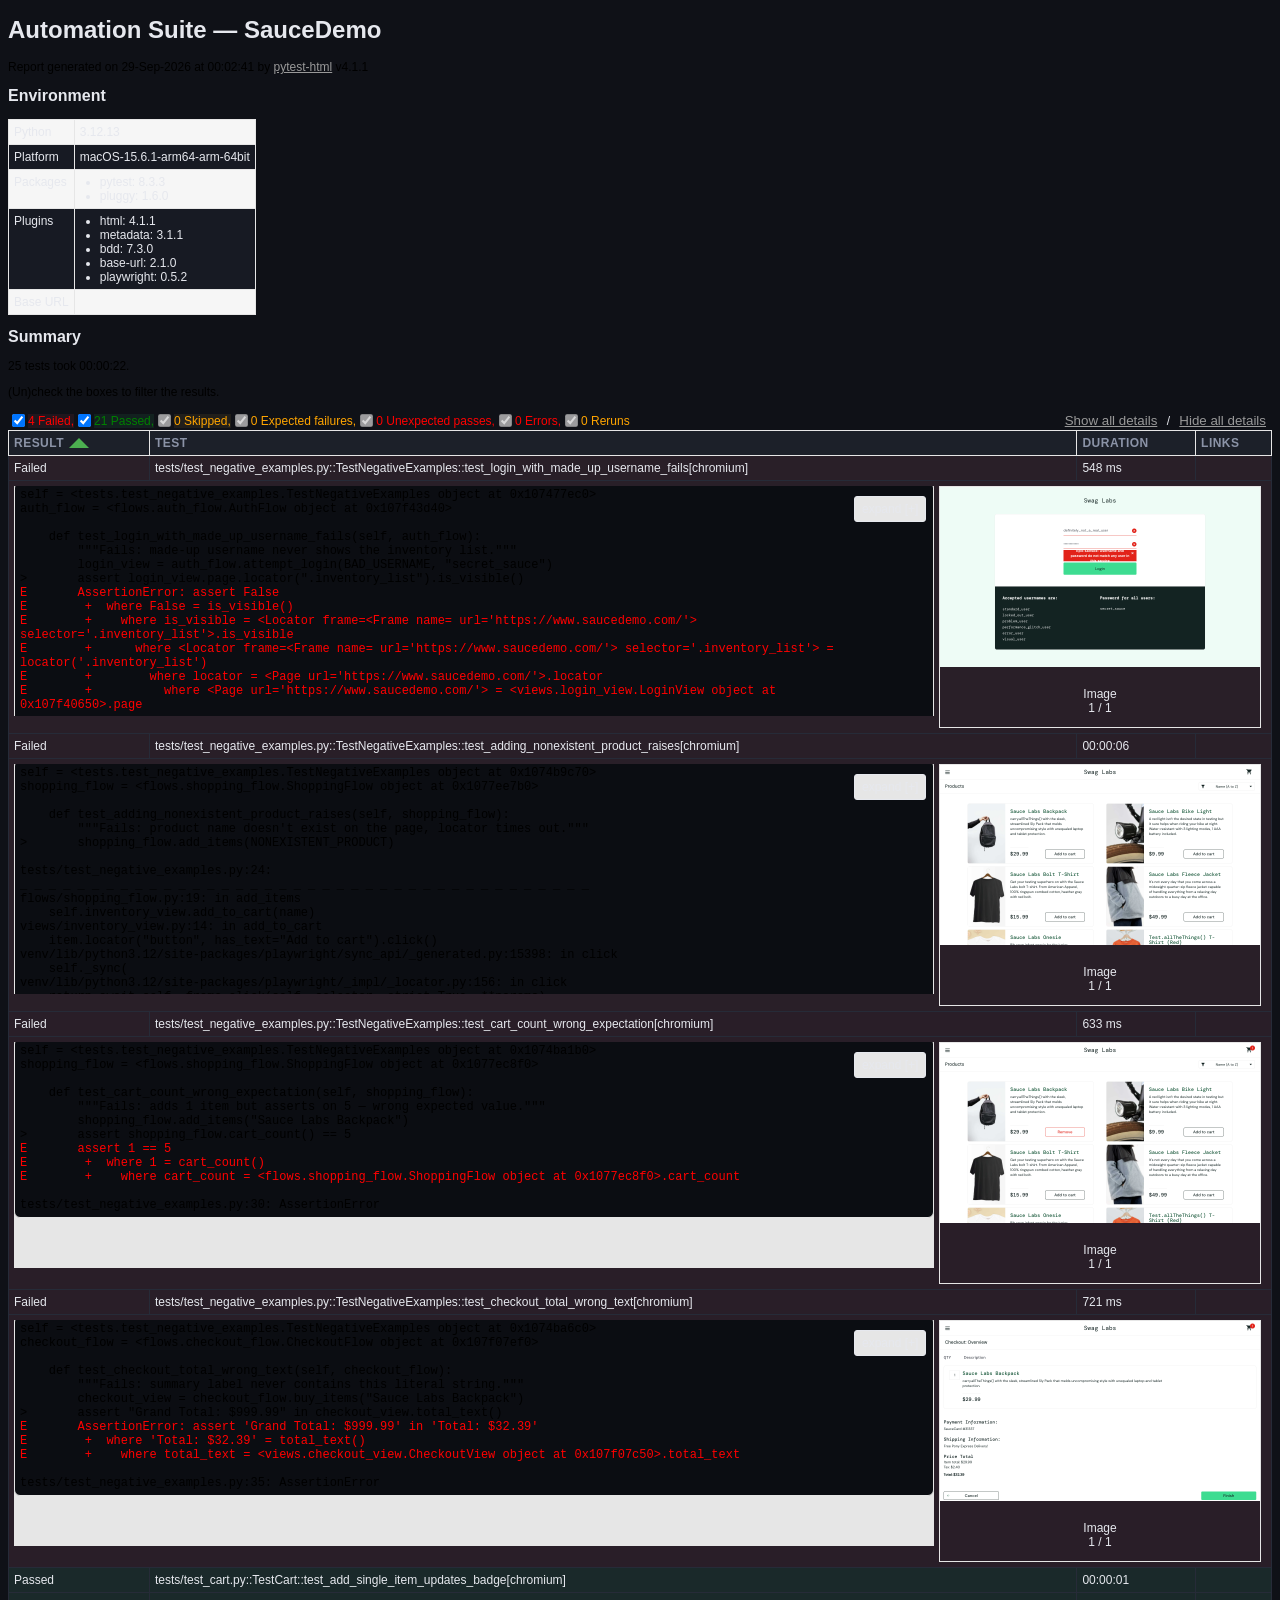
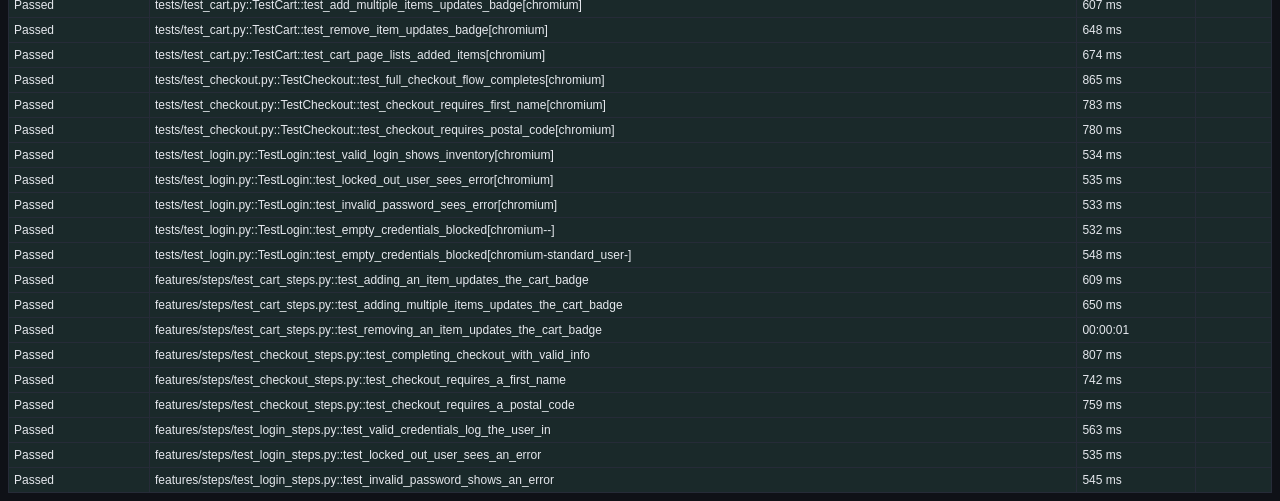
==== commit 28e94fa9: "Add dark-themed report styling and intentionally failing tests Style the pytest-html report with a c" ====
--- a/reports/pytest_report.html
+++ b/reports/pytest_report.html
@@ -2,7 +2,7 @@
 <html>
   <head>
     <meta charset="utf-8"/>
-    <title id="head-title">pytest_report.html</title>
+    <title id="head-title">Automation Suite — SauceDemo</title>
       <style type="text/css">body {
   font-family: Helvetica, Arial, sans-serif;
   font-size: 12px;
@@ -323,12 +323,75 @@
   margin-right: 10px;
 }
 
+/******************************
+ * CUSTOM CSS
+ * reports/report_style.css
+ ******************************/
+
+body {
+  font-family: -apple-system, BlinkMacSystemFont, "Segoe UI", Roboto, sans-serif;
+  background: #0f1117;
+  color: #e6e8ee;
+}
+
+#environment td, #environment th { color: #e6e8ee; }
+
+h1#title {
+  color: #e6e8ee;
+  font-weight: 700;
+}
+
+h2 { color: #e6e8ee; }
+
+#environment { background: #171a23; border: 1px solid #262b38; }
+
+.summary__data { color: #e6e8ee; }
+
+#results-table {
+  background: #171a23;
+  border: 1px solid #262b38;
+}
+
+#results-table th {
+  background: #1c2029;
+  color: #8b93a7;
+  text-transform: uppercase;
+  font-size: 12px;
+  letter-spacing: 0.04em;
+}
+
+#results-table td {
+  border-color: #262b38;
+  color: #e6e8ee;
+}
+
+tr.passed td.col-result { color: #3ddc84; font-weight: 600; }
+tr.failed td.col-result { color: #ff5c6c; font-weight: 600; }
+tr.skipped td.col-result { color: #f5c451; font-weight: 600; }
+
+.passed { background-color: rgba(61, 220, 132, 0.08) !important; }
+.failed { background-color: rgba(255, 92, 108, 0.08) !important; }
+.skipped { background-color: rgba(245, 196, 81, 0.08) !important; }
+
+.log {
+  background: #0b0d12;
+  color: #d7dae2;
+  border: 1px solid #262b38;
+  border-radius: 6px;
+}
+
+.image { border-radius: 8px; border: 1px solid #262b38; margin-top: 8px; }
+
+#logo { display: none; }
+
+.controls a { color: #5b8cff; }
+
       </style>
     
   </head>
   <body>
-    <h1 id="title">pytest_report.html</h1>
-    <p>Report generated on 28-Sep-2026 at 23:53:52 by <a href="https://pypi.python.org/pypi/pytest-html">pytest-html</a>
+    <h1 id="title">Automation Suite — SauceDemo</h1>
+    <p>Report generated on 29-Sep-2026 at 00:02:41 by <a href="https://pypi.python.org/pypi/pytest-html">pytest-html</a>
         v4.1.1</p>
     <div id="environment-header">
       <h2>Environment</h2>
@@ -382,7 +445,7 @@
         <h2>Summary</h2>
         <div class="additional-summary prefix">
         </div>
-        <p class="run-count">21 tests took 00:00:14.</p>
+        <p class="run-count">25 tests took 00:00:22.</p>
         <p class="filter">(Un)check the boxes to filter the results.</p>
         <div class="summary__reload">
           <div class="summary__reload__button hidden" onclick="location.reload()">
@@ -392,8 +455,8 @@
         <div class="summary__spacer"></div>
         <div class="controls">
           <div class="filters">
-            <input checked="true" class="filter" name="filter_checkbox" type="checkbox" data-test-result="failed" disabled/>
-            <span class="failed">0 Failed,</span>
+            <input checked="true" class="filter" name="filter_checkbox" type="checkbox" data-test-result="failed" />
+            <span class="failed">4 Failed,</span>
             <input checked="true" class="filter" name="filter_checkbox" type="checkbox" data-test-result="passed" />
             <span class="passed">21 Passed,</span>
             <input checked="true" class="filter" name="filter_checkbox" type="checkbox" data-test-result="skipped" disabled/>
@@ -429,7 +492,7 @@
     </table>
   </body>
   <footer>
-    <div id="data-container" data-jsonblob="{&#34;environment&#34;: {&#34;Python&#34;: &#34;3.12.13&#34;, &#34;Platform&#34;: &#34;macOS-15.6.1-arm64-arm-64bit&#34;, &#34;Packages&#34;: {&#34;pytest&#34;: &#34;8.3.3&#34;, &#34;pluggy&#34;: &#34;1.6.0&#34;}, &#34;Plugins&#34;: {&#34;html&#34;: &#34;4.1.1&#34;, &#34;metadata&#34;: &#34;3.1.1&#34;, &#34;bdd&#34;: &#34;7.3.0&#34;, &#34;base-url&#34;: &#34;2.1.0&#34;, &#34;playwright&#34;: &#34;0.5.2&#34;}, &#34;Base URL&#34;: &#34;&#34;}, &#34;tests&#34;: {&#34;tests/test_cart.py::TestCart::test_add_single_item_updates_badge[chromium]&#34;: [{&#34;extras&#34;: [], &#34;result&#34;: &#34;Passed&#34;, &#34;testId&#34;: &#34;tests/test_cart.py::TestCart::test_add_single_item_updates_badge[chromium]&#34;, &#34;duration&#34;: &#34;00:00:01&#34;, &#34;resultsTableRow&#34;: [&#34;&lt;td class=\&#34;col-result\&#34;&gt;Passed&lt;/td&gt;&#34;, &#34;&lt;td class=\&#34;col-testId\&#34;&gt;tests/test_cart.py::TestCart::test_add_single_item_updates_badge[chromium]&lt;/td&gt;&#34;, &#34;&lt;td class=\&#34;col-duration\&#34;&gt;00:00:01&lt;/td&gt;&#34;, &#34;&lt;td class=\&#34;col-links\&#34;&gt;&lt;/td&gt;&#34;], &#34;log&#34;: &#34;No log output captured.&#34;}], &#34;tests/test_cart.py::TestCart::test_add_multiple_items_updates_badge[chromium]&#34;: [{&#34;extras&#34;: [], &#34;result&#34;: &#34;Passed&#34;, &#34;testId&#34;: &#34;tests/test_cart.py::TestCart::test_add_multiple_items_updates_badge[chromium]&#34;, &#34;duration&#34;: &#34;600 ms&#34;, &#34;resultsTableRow&#34;: [&#34;&lt;td class=\&#34;col-result\&#34;&gt;Passed&lt;/td&gt;&#34;, &#34;&lt;td class=\&#34;col-testId\&#34;&gt;tests/test_cart.py::TestCart::test_add_multiple_items_updates_badge[chromium]&lt;/td&gt;&#34;, &#34;&lt;td class=\&#34;col-duration\&#34;&gt;600 ms&lt;/td&gt;&#34;, &#34;&lt;td class=\&#34;col-links\&#34;&gt;&lt;/td&gt;&#34;], &#34;log&#34;: &#34;No log output captured.&#34;}], &#34;tests/test_cart.py::TestCart::test_remove_item_updates_badge[chromium]&#34;: [{&#34;extras&#34;: [], &#34;result&#34;: &#34;Passed&#34;, &#34;testId&#34;: &#34;tests/test_cart.py::TestCart::test_remove_item_updates_badge[chromium]&#34;, &#34;duration&#34;: &#34;651 ms&#34;, &#34;resultsTableRow&#34;: [&#34;&lt;td class=\&#34;col-result\&#34;&gt;Passed&lt;/td&gt;&#34;, &#34;&lt;td class=\&#34;col-testId\&#34;&gt;tests/test_cart.py::TestCart::test_remove_item_updates_badge[chromium]&lt;/td&gt;&#34;, &#34;&lt;td class=\&#34;col-duration\&#34;&gt;651 ms&lt;/td&gt;&#34;, &#34;&lt;td class=\&#34;col-links\&#34;&gt;&lt;/td&gt;&#34;], &#34;log&#34;: &#34;No log output captured.&#34;}], &#34;tests/test_cart.py::TestCart::test_cart_page_lists_added_items[chromium]&#34;: [{&#34;extras&#34;: [], &#34;result&#34;: &#34;Passed&#34;, &#34;testId&#34;: &#34;tests/test_cart.py::TestCart::test_cart_page_lists_added_items[chromium]&#34;, &#34;duration&#34;: &#34;633 ms&#34;, &#34;resultsTableRow&#34;: [&#34;&lt;td class=\&#34;col-result\&#34;&gt;Passed&lt;/td&gt;&#34;, &#34;&lt;td class=\&#34;col-testId\&#34;&gt;tests/test_cart.py::TestCart::test_cart_page_lists_added_items[chromium]&lt;/td&gt;&#34;, &#34;&lt;td class=\&#34;col-duration\&#34;&gt;633 ms&lt;/td&gt;&#34;, &#34;&lt;td class=\&#34;col-links\&#34;&gt;&lt;/td&gt;&#34;], &#34;log&#34;: &#34;No log output captured.&#34;}], &#34;tests/test_checkout.py::TestCheckout::test_full_checkout_flow_completes[chromium]&#34;: [{&#34;extras&#34;: [], &#34;result&#34;: &#34;Passed&#34;, &#34;testId&#34;: &#34;tests/test_checkout.py::TestCheckout::test_full_checkout_flow_completes[chromium]&#34;, &#34;duration&#34;: &#34;782 ms&#34;, &#34;resultsTableRow&#34;: [&#34;&lt;td class=\&#34;col-result\&#34;&gt;Passed&lt;/td&gt;&#34;, &#34;&lt;td class=\&#34;col-testId\&#34;&gt;tests/test_checkout.py::TestCheckout::test_full_checkout_flow_completes[chromium]&lt;/td&gt;&#34;, &#34;&lt;td class=\&#34;col-duration\&#34;&gt;782 ms&lt;/td&gt;&#34;, &#34;&lt;td class=\&#34;col-links\&#34;&gt;&lt;/td&gt;&#34;], &#34;log&#34;: &#34;No log output captured.&#34;}], &#34;tests/test_checkout.py::TestCheckout::test_checkout_requires_first_name[chromium]&#34;: [{&#34;extras&#34;: [], &#34;result&#34;: &#34;Passed&#34;, &#34;testId&#34;: &#34;tests/test_checkout.py::TestCheckout::test_checkout_requires_first_name[chromium]&#34;, &#34;duration&#34;: &#34;732 ms&#34;, &#34;resultsTableRow&#34;: [&#34;&lt;td class=\&#34;col-result\&#34;&gt;Passed&lt;/td&gt;&#34;, &#34;&lt;td class=\&#34;col-testId\&#34;&gt;tests/test_checkout.py::TestCheckout::test_checkout_requires_first_name[chromium]&lt;/td&gt;&#34;, &#34;&lt;td class=\&#34;col-duration\&#34;&gt;732 ms&lt;/td&gt;&#34;, &#34;&lt;td class=\&#34;col-links\&#34;&gt;&lt;/td&gt;&#34;], &#34;log&#34;: &#34;No log output captured.&#34;}], &#34;tests/test_checkout.py::TestCheckout::test_checkout_requires_postal_code[chromium]&#34;: [{&#34;extras&#34;: [], &#34;result&#34;: &#34;Passed&#34;, &#34;testId&#34;: &#34;tests/test_checkout.py::TestCheckout::test_checkout_requires_postal_code[chromium]&#34;, &#34;duration&#34;: &#34;820 ms&#34;, &#34;resultsTableRow&#34;: [&#34;&lt;td class=\&#34;col-result\&#34;&gt;Passed&lt;/td&gt;&#34;, &#34;&lt;td class=\&#34;col-testId\&#34;&gt;tests/test_checkout.py::TestCheckout::test_checkout_requires_postal_code[chromium]&lt;/td&gt;&#34;, &#34;&lt;td class=\&#34;col-duration\&#34;&gt;820 ms&lt;/td&gt;&#34;, &#34;&lt;td class=\&#34;col-links\&#34;&gt;&lt;/td&gt;&#34;], &#34;log&#34;: &#34;No log output captured.&#34;}], &#34;tests/test_login.py::TestLogin::test_valid_login_shows_inventory[chromium]&#34;: [{&#34;extras&#34;: [], &#34;result&#34;: &#34;Passed&#34;, &#34;testId&#34;: &#34;tests/test_login.py::TestLogin::test_valid_login_shows_inventory[chromium]&#34;, &#34;duration&#34;: &#34;549 ms&#34;, &#34;resultsTableRow&#34;: [&#34;&lt;td class=\&#34;col-result\&#34;&gt;Passed&lt;/td&gt;&#34;, &#34;&lt;td class=\&#34;col-testId\&#34;&gt;tests/test_login.py::TestLogin::test_valid_login_shows_inventory[chromium]&lt;/td&gt;&#34;, &#34;&lt;td class=\&#34;col-duration\&#34;&gt;549 ms&lt;/td&gt;&#34;, &#34;&lt;td class=\&#34;col-links\&#34;&gt;&lt;/td&gt;&#34;], &#34;log&#34;: &#34;No log output captured.&#34;}], &#34;tests/test_login.py::TestLogin::test_locked_out_user_sees_error[chromium]&#34;: [{&#34;extras&#34;: [], &#34;result&#34;: &#34;Passed&#34;, &#34;testId&#34;: &#34;tests/test_login.py::TestLogin::test_locked_out_user_sees_error[chromium]&#34;, &#34;duration&#34;: &#34;568 ms&#34;, &#34;resultsTableRow&#34;: [&#34;&lt;td class=\&#34;col-result\&#34;&gt;Passed&lt;/td&gt;&#34;, &#34;&lt;td class=\&#34;col-testId\&#34;&gt;tests/test_login.py::TestLogin::test_locked_out_user_sees_error[chromium]&lt;/td&gt;&#34;, &#34;&lt;td class=\&#34;col-duration\&#34;&gt;568 ms&lt;/td&gt;&#34;, &#34;&lt;td class=\&#34;col-links\&#34;&gt;&lt;/td&gt;&#34;], &#34;log&#34;: &#34;No log output captured.&#34;}], &#34;tests/test_login.py::TestLogin::test_invalid_password_sees_error[chromium]&#34;: [{&#34;extras&#34;: [], &#34;result&#34;: &#34;Passed&#34;, &#34;testId&#34;: &#34;tests/test_login.py::TestLogin::test_invalid_password_sees_error[chromium]&#34;, &#34;duration&#34;: &#34;549 ms&#34;, &#34;resultsTableRow&#34;: [&#34;&lt;td class=\&#34;col-result\&#34;&gt;Passed&lt;/td&gt;&#34;, &#34;&lt;td class=\&#34;col-testId\&#34;&gt;tests/test_login.py::TestLogin::test_invalid_password_sees_error[chromium]&lt;/td&gt;&#34;, &#34;&lt;td class=\&#34;col-duration\&#34;&gt;549 ms&lt;/td&gt;&#34;, &#34;&lt;td class=\&#34;col-links\&#34;&gt;&lt;/td&gt;&#34;], &#34;log&#34;: &#34;No log output captured.&#34;}], &#34;tests/test_login.py::TestLogin::test_empty_credentials_blocked[chromium--]&#34;: [{&#34;extras&#34;: [], &#34;result&#34;: &#34;Passed&#34;, &#34;testId&#34;: &#34;tests/test_login.py::TestLogin::test_empty_credentials_blocked[chromium--]&#34;, &#34;duration&#34;: &#34;529 ms&#34;, &#34;resultsTableRow&#34;: [&#34;&lt;td class=\&#34;col-result\&#34;&gt;Passed&lt;/td&gt;&#34;, &#34;&lt;td class=\&#34;col-testId\&#34;&gt;tests/test_login.py::TestLogin::test_empty_credentials_blocked[chromium--]&lt;/td&gt;&#34;, &#34;&lt;td class=\&#34;col-duration\&#34;&gt;529 ms&lt;/td&gt;&#34;, &#34;&lt;td class=\&#34;col-links\&#34;&gt;&lt;/td&gt;&#34;], &#34;log&#34;: &#34;No log output captured.&#34;}], &#34;tests/test_login.py::TestLogin::test_empty_credentials_blocked[chromium-standard_user-]&#34;: [{&#34;extras&#34;: [], &#34;result&#34;: &#34;Passed&#34;, &#34;testId&#34;: &#34;tests/test_login.py::TestLogin::test_empty_credentials_blocked[chromium-standard_user-]&#34;, &#34;duration&#34;: &#34;509 ms&#34;, &#34;resultsTableRow&#34;: [&#34;&lt;td class=\&#34;col-result\&#34;&gt;Passed&lt;/td&gt;&#34;, &#34;&lt;td class=\&#34;col-testId\&#34;&gt;tests/test_login.py::TestLogin::test_empty_credentials_blocked[chromium-standard_user-]&lt;/td&gt;&#34;, &#34;&lt;td class=\&#34;col-duration\&#34;&gt;509 ms&lt;/td&gt;&#34;, &#34;&lt;td class=\&#34;col-links\&#34;&gt;&lt;/td&gt;&#34;], &#34;log&#34;: &#34;No log output captured.&#34;}], &#34;features/steps/test_cart_steps.py::test_adding_an_item_updates_the_cart_badge&#34;: [{&#34;extras&#34;: [], &#34;result&#34;: &#34;Passed&#34;, &#34;testId&#34;: &#34;features/steps/test_cart_steps.py::test_adding_an_item_updates_the_cart_badge&#34;, &#34;duration&#34;: &#34;609 ms&#34;, &#34;resultsTableRow&#34;: [&#34;&lt;td class=\&#34;col-result\&#34;&gt;Passed&lt;/td&gt;&#34;, &#34;&lt;td class=\&#34;col-testId\&#34;&gt;features/steps/test_cart_steps.py::test_adding_an_item_updates_the_cart_badge&lt;/td&gt;&#34;, &#34;&lt;td class=\&#34;col-duration\&#34;&gt;609 ms&lt;/td&gt;&#34;, &#34;&lt;td class=\&#34;col-links\&#34;&gt;&lt;/td&gt;&#34;], &#34;log&#34;: &#34;No log output captured.&#34;}], &#34;features/steps/test_cart_steps.py::test_adding_multiple_items_updates_the_cart_badge&#34;: [{&#34;extras&#34;: [], &#34;result&#34;: &#34;Passed&#34;, &#34;testId&#34;: &#34;features/steps/test_cart_steps.py::test_adding_multiple_items_updates_the_cart_badge&#34;, &#34;duration&#34;: &#34;644 ms&#34;, &#34;resultsTableRow&#34;: [&#34;&lt;td class=\&#34;col-result\&#34;&gt;Passed&lt;/td&gt;&#34;, &#34;&lt;td class=\&#34;col-testId\&#34;&gt;features/steps/test_cart_steps.py::test_adding_multiple_items_updates_the_cart_badge&lt;/td&gt;&#34;, &#34;&lt;td class=\&#34;col-duration\&#34;&gt;644 ms&lt;/td&gt;&#34;, &#34;&lt;td class=\&#34;col-links\&#34;&gt;&lt;/td&gt;&#34;], &#34;log&#34;: &#34;No log output captured.&#34;}], &#34;features/steps/test_cart_steps.py::test_removing_an_item_updates_the_cart_badge&#34;: [{&#34;extras&#34;: [], &#34;result&#34;: &#34;Passed&#34;, &#34;testId&#34;: &#34;features/steps/test_cart_steps.py::test_removing_an_item_updates_the_cart_badge&#34;, &#34;duration&#34;: &#34;634 ms&#34;, &#34;resultsTableRow&#34;: [&#34;&lt;td class=\&#34;col-result\&#34;&gt;Passed&lt;/td&gt;&#34;, &#34;&lt;td class=\&#34;col-testId\&#34;&gt;features/steps/test_cart_steps.py::test_removing_an_item_updates_the_cart_badge&lt;/td&gt;&#34;, &#34;&lt;td class=\&#34;col-duration\&#34;&gt;634 ms&lt;/td&gt;&#34;, &#34;&lt;td class=\&#34;col-links\&#34;&gt;&lt;/td&gt;&#34;], &#34;log&#34;: &#34;No log output captured.&#34;}], &#34;features/steps/test_checkout_steps.py::test_completing_checkout_with_valid_info&#34;: [{&#34;extras&#34;: [], &#34;result&#34;: &#34;Passed&#34;, &#34;testId&#34;: &#34;features/steps/test_checkout_steps.py::test_completing_checkout_with_valid_info&#34;, &#34;duration&#34;: &#34;753 ms&#34;, &#34;resultsTableRow&#34;: [&#34;&lt;td class=\&#34;col-result\&#34;&gt;Passed&lt;/td&gt;&#34;, &#34;&lt;td class=\&#34;col-testId\&#34;&gt;features/steps/test_checkout_steps.py::test_completing_checkout_with_valid_info&lt;/td&gt;&#34;, &#34;&lt;td class=\&#34;col-duration\&#34;&gt;753 ms&lt;/td&gt;&#34;, &#34;&lt;td class=\&#34;col-links\&#34;&gt;&lt;/td&gt;&#34;], &#34;log&#34;: &#34;No log output captured.&#34;}], &#34;features/steps/test_checkout_steps.py::test_checkout_requires_a_first_name&#34;: [{&#34;extras&#34;: [], &#34;result&#34;: &#34;Passed&#34;, &#34;testId&#34;: &#34;features/steps/test_checkout_steps.py::test_checkout_requires_a_first_name&#34;, &#34;duration&#34;: &#34;783 ms&#34;, &#34;resultsTableRow&#34;: [&#34;&lt;td class=\&#34;col-result\&#34;&gt;Passed&lt;/td&gt;&#34;, &#34;&lt;td class=\&#34;col-testId\&#34;&gt;features/steps/test_checkout_steps.py::test_checkout_requires_a_first_name&lt;/td&gt;&#34;, &#34;&lt;td class=\&#34;col-duration\&#34;&gt;783 ms&lt;/td&gt;&#34;, &#34;&lt;td class=\&#34;col-links\&#34;&gt;&lt;/td&gt;&#34;], &#34;log&#34;: &#34;No log output captured.&#34;}], &#34;features/steps/test_checkout_steps.py::test_checkout_requires_a_postal_code&#34;: [{&#34;extras&#34;: [], &#34;result&#34;: &#34;Passed&#34;, &#34;testId&#34;: &#34;features/steps/test_checkout_steps.py::test_checkout_requires_a_postal_code&#34;, &#34;duration&#34;: &#34;763 ms&#34;, &#34;resultsTableRow&#34;: [&#34;&lt;td class=\&#34;col-result\&#34;&gt;Passed&lt;/td&gt;&#34;, &#34;&lt;td class=\&#34;col-testId\&#34;&gt;features/steps/test_checkout_steps.py::test_checkout_requires_a_postal_code&lt;/td&gt;&#34;, &#34;&lt;td class=\&#34;col-duration\&#34;&gt;763 ms&lt;/td&gt;&#34;, &#34;&lt;td class=\&#34;col-links\&#34;&gt;&lt;/td&gt;&#34;], &#34;log&#34;: &#34;No log output captured.&#34;}], &#34;features/steps/test_login_steps.py::test_valid_credentials_log_the_user_in&#34;: [{&#34;extras&#34;: [], &#34;result&#34;: &#34;Passed&#34;, &#34;testId&#34;: &#34;features/steps/test_login_steps.py::test_valid_credentials_log_the_user_in&#34;, &#34;duration&#34;: &#34;554 ms&#34;, &#34;resultsTableRow&#34;: [&#34;&lt;td class=\&#34;col-result\&#34;&gt;Passed&lt;/td&gt;&#34;, &#34;&lt;td class=\&#34;col-testId\&#34;&gt;features/steps/test_login_steps.py::test_valid_credentials_log_the_user_in&lt;/td&gt;&#34;, &#34;&lt;td class=\&#34;col-duration\&#34;&gt;554 ms&lt;/td&gt;&#34;, &#34;&lt;td class=\&#34;col-links\&#34;&gt;&lt;/td&gt;&#34;], &#34;log&#34;: &#34;No log output captured.&#34;}], &#34;features/steps/test_login_steps.py::test_locked_out_user_sees_an_error&#34;: [{&#34;extras&#34;: [], &#34;result&#34;: &#34;Passed&#34;, &#34;testId&#34;: &#34;features/steps/test_login_steps.py::test_locked_out_user_sees_an_error&#34;, &#34;duration&#34;: &#34;566 ms&#34;, &#34;resultsTableRow&#34;: [&#34;&lt;td class=\&#34;col-result\&#34;&gt;Passed&lt;/td&gt;&#34;, &#34;&lt;td class=\&#34;col-testId\&#34;&gt;features/steps/test_login_steps.py::test_locked_out_user_sees_an_error&lt;/td&gt;&#34;, &#34;&lt;td class=\&#34;col-duration\&#34;&gt;566 ms&lt;/td&gt;&#34;, &#34;&lt;td class=\&#34;col-links\&#34;&gt;&lt;/td&gt;&#34;], &#34;log&#34;: &#34;No log output captured.&#34;}], &#34;features/steps/test_login_steps.py::test_invalid_password_shows_an_error&#34;: [{&#34;extras&#34;: [], &#34;result&#34;: &#34;Passed&#34;, &#34;testId&#34;: &#34;features/steps/test_login_steps.py::test_invalid_password_shows_an_error&#34;, &#34;duration&#34;: &#34;558 ms&#34;, &#34;resultsTableRow&#34;: [&#34;&lt;td class=\&#34;col-result\&#34;&gt;Passed&lt;/td&gt;&#34;, &#34;&lt;td class=\&#34;col-testId\&#34;&gt;features/steps/test_login_steps.py::test_invalid_password_shows_an_error&lt;/td&gt;&#34;, &#34;&lt;td class=\&#34;col-duration\&#34;&gt;558 ms&lt;/td&gt;&#34;, &#34;&lt;td class=\&#34;col-links\&#34;&gt;&lt;/td&gt;&#34;], &#34;log&#34;: &#34;No log output captured.&#34;}]}, &#34;renderCollapsed&#34;: [&#34;passed&#34;], &#34;initialSort&#34;: &#34;result&#34;, &#34;title&#34;: &#34;pytest_report.html&#34;}"></div>
+    <div id="data-container" data-jsonblob="{&#34;environment&#34;: {&#34;Python&#34;: &#34;3.12.13&#34;, &#34;Platform&#34;: &#34;macOS-15.6.1-arm64-arm-64bit&#34;, &#34;Packages&#34;: {&#34;pytest&#34;: &#34;8.3.3&#34;, &#34;pluggy&#34;: &#34;1.6.0&#34;}, &#34;Plugins&#34;: {&#34;html&#34;: &#34;4.1.1&#34;, &#34;metadata&#34;: &#34;3.1.1&#34;, &#34;bdd&#34;: &#34;7.3.0&#34;, &#34;base-url&#34;: &#34;2.1.0&#34;, &#34;playwright&#34;: &#34;0.5.2&#34;}, &#34;Base URL&#34;: &#34;&#34;}, &#34;tests&#34;: {&#34;tests/test_cart.py::TestCart::test_add_single_item_updates_badge[chromium]&#34;: [{&#34;extras&#34;: [], &#34;result&#34;: &#34;Passed&#34;, &#34;testId&#34;: &#34;tests/test_cart.py::TestCart::test_add_single_item_updates_badge[chromium]&#34;, &#34;duration&#34;: &#34;00:00:01&#34;, &#34;resultsTableRow&#34;: [&#34;&lt;td class=\&#34;col-result\&#34;&gt;Passed&lt;/td&gt;&#34;, &#34;&lt;td class=\&#34;col-testId\&#34;&gt;tests/test_cart.py::TestCart::test_add_single_item_updates_badge[chromium]&lt;/td&gt;&#34;, &#34;&lt;td class=\&#34;col-duration\&#34;&gt;00:00:01&lt;/td&gt;&#34;, &#34;&lt;td class=\&#34;col-links\&#34;&gt;&lt;/td&gt;&#34;], &#34;log&#34;: &#34;No log output captured.&#34;}], &#34;tests/test_cart.py::TestCart::test_add_multiple_items_updates_badge[chromium]&#34;: [{&#34;extras&#34;: [], &#34;result&#34;: &#34;Passed&#34;, &#34;testId&#34;: &#34;tests/test_cart.py::TestCart::test_add_multiple_items_updates_badge[chromium]&#34;, &#34;duration&#34;: &#34;607 ms&#34;, &#34;resultsTableRow&#34;: [&#34;&lt;td class=\&#34;col-result\&#34;&gt;Passed&lt;/td&gt;&#34;, &#34;&lt;td class=\&#34;col-testId\&#34;&gt;tests/test_cart.py::TestCart::test_add_multiple_items_updates_badge[chromium]&lt;/td&gt;&#34;, &#34;&lt;td class=\&#34;col-duration\&#34;&gt;607 ms&lt;/td&gt;&#34;, &#34;&lt;td class=\&#34;col-links\&#34;&gt;&lt;/td&gt;&#34;], &#34;log&#34;: &#34;No log output captured.&#34;}], &#34;tests/test_cart.py::TestCart::test_remove_item_updates_badge[chromium]&#34;: [{&#34;extras&#34;: [], &#34;result&#34;: &#34;Passed&#34;, &#34;testId&#34;: &#34;tests/test_cart.py::TestCart::test_remove_item_updates_badge[chromium]&#34;, &#34;duration&#34;: &#34;648 ms&#34;, &#34;resultsTableRow&#34;: [&#34;&lt;td class=\&#34;col-result\&#34;&gt;Passed&lt;/td&gt;&#34;, &#34;&lt;td class=\&#34;col-testId\&#34;&gt;tests/test_cart.py::TestCart::test_remove_item_updates_badge[chromium]&lt;/td&gt;&#34;, &#34;&lt;td class=\&#34;col-duration\&#34;&gt;648 ms&lt;/td&gt;&#34;, &#34;&lt;td class=\&#34;col-links\&#34;&gt;&lt;/td&gt;&#34;], &#34;log&#34;: &#34;No log output captured.&#34;}], &#34;tests/test_cart.py::TestCart::test_cart_page_lists_added_items[chromium]&#34;: [{&#34;extras&#34;: [], &#34;result&#34;: &#34;Passed&#34;, &#34;testId&#34;: &#34;tests/test_cart.py::TestCart::test_cart_page_lists_added_items[chromium]&#34;, &#34;duration&#34;: &#34;674 ms&#34;, &#34;resultsTableRow&#34;: [&#34;&lt;td class=\&#34;col-result\&#34;&gt;Passed&lt;/td&gt;&#34;, &#34;&lt;td class=\&#34;col-testId\&#34;&gt;tests/test_cart.py::TestCart::test_cart_page_lists_added_items[chromium]&lt;/td&gt;&#34;, &#34;&lt;td class=\&#34;col-duration\&#34;&gt;674 ms&lt;/td&gt;&#34;, &#34;&lt;td class=\&#34;col-links\&#34;&gt;&lt;/td&gt;&#34;], &#34;log&#34;: &#34;No log output captured.&#34;}], &#34;tests/test_checkout.py::TestCheckout::test_full_checkout_flow_completes[chromium]&#34;: [{&#34;extras&#34;: [], &#34;result&#34;: &#34;Passed&#34;, &#34;testId&#34;: &#34;tests/test_checkout.py::TestCheckout::test_full_checkout_flow_completes[chromium]&#34;, &#34;duration&#34;: &#34;865 ms&#34;, &#34;resultsTableRow&#34;: [&#34;&lt;td class=\&#34;col-result\&#34;&gt;Passed&lt;/td&gt;&#34;, &#34;&lt;td class=\&#34;col-testId\&#34;&gt;tests/test_checkout.py::TestCheckout::test_full_checkout_flow_completes[chromium]&lt;/td&gt;&#34;, &#34;&lt;td class=\&#34;col-duration\&#34;&gt;865 ms&lt;/td&gt;&#34;, &#34;&lt;td class=\&#34;col-links\&#34;&gt;&lt;/td&gt;&#34;], &#34;log&#34;: &#34;No log output captured.&#34;}], &#34;tests/test_checkout.py::TestCheckout::test_checkout_requires_first_name[chromium]&#34;: [{&#34;extras&#34;: [], &#34;result&#34;: &#34;Passed&#34;, &#34;testId&#34;: &#34;tests/test_checkout.py::TestCheckout::test_checkout_requires_first_name[chromium]&#34;, &#34;duration&#34;: &#34;783 ms&#34;, &#34;resultsTableRow&#34;: [&#34;&lt;td class=\&#34;col-result\&#34;&gt;Passed&lt;/td&gt;&#34;, &#34;&lt;td class=\&#34;col-testId\&#34;&gt;tests/test_checkout.py::TestCheckout::test_checkout_requires_first_name[chromium]&lt;/td&gt;&#34;, &#34;&lt;td class=\&#34;col-duration\&#34;&gt;783 ms&lt;/td&gt;&#34;, &#34;&lt;td class=\&#34;col-links\&#34;&gt;&lt;/td&gt;&#34;], &#34;log&#34;: &#34;No log output captured.&#34;}], &#34;tests/test_checkout.py::TestCheckout::test_checkout_requires_postal_code[chromium]&#34;: [{&#34;extras&#34;: [], &#34;result&#34;: &#34;Passed&#34;, &#34;testId&#34;: &#34;tests/test_checkout.py::TestCheckout::test_checkout_requires_postal_code[chromium]&#34;, &#34;duration&#34;: &#34;780 ms&#34;, &#34;resultsTableRow&#34;: [&#34;&lt;td class=\&#34;col-result\&#34;&gt;Passed&lt;/td&gt;&#34;, &#34;&lt;td class=\&#34;col-testId\&#34;&gt;tests/test_checkout.py::TestCheckout::test_checkout_requires_postal_code[chromium]&lt;/td&gt;&#34;, &#34;&lt;td class=\&#34;col-duration\&#34;&gt;780 ms&lt;/td&gt;&#34;, &#34;&lt;td class=\&#34;col-links\&#34;&gt;&lt;/td&gt;&#34;], &#34;log&#34;: &#34;No log output captured.&#34;}], &#34;tests/test_login.py::TestLogin::test_valid_login_shows_inventory[chromium]&#34;: [{&#34;extras&#34;: [], &#34;result&#34;: &#34;Passed&#34;, &#34;testId&#34;: &#34;tests/test_login.py::TestLogin::test_valid_login_shows_inventory[chromium]&#34;, &#34;duration&#34;: &#34;534 ms&#34;, &#34;resultsTableRow&#34;: [&#34;&lt;td class=\&#34;col-result\&#34;&gt;Passed&lt;/td&gt;&#34;, &#34;&lt;td class=\&#34;col-testId\&#34;&gt;tests/test_login.py::TestLogin::test_valid_login_shows_inventory[chromium]&lt;/td&gt;&#34;, &#34;&lt;td class=\&#34;col-duration\&#34;&gt;534 ms&lt;/td&gt;&#34;, &#34;&lt;td class=\&#34;col-links\&#34;&gt;&lt;/td&gt;&#34;], &#34;log&#34;: &#34;No log output captured.&#34;}], &#34;tests/test_login.py::TestLogin::test_locked_out_user_sees_error[chromium]&#34;: [{&#34;extras&#34;: [], &#34;result&#34;: &#34;Passed&#34;, &#34;testId&#34;: &#34;tests/test_login.py::TestLogin::test_locked_out_user_sees_error[chromium]&#34;, &#34;duration&#34;: &#34;535 ms&#34;, &#34;resultsTableRow&#34;: [&#34;&lt;td class=\&#34;col-result\&#34;&gt;Passed&lt;/td&gt;&#34;, &#34;&lt;td class=\&#34;col-testId\&#34;&gt;tests/test_login.py::TestLogin::test_locked_out_user_sees_error[chromium]&lt;/td&gt;&#34;, &#34;&lt;td class=\&#34;col-duration\&#34;&gt;535 ms&lt;/td&gt;&#34;, &#34;&lt;td class=\&#34;col-links\&#34;&gt;&lt;/td&gt;&#34;], &#34;log&#34;: &#34;No log output captured.&#34;}], &#34;tests/test_login.py::TestLogin::test_invalid_password_sees_error[chromium]&#34;: [{&#34;extras&#34;: [], &#34;result&#34;: &#34;Passed&#34;, &#34;testId&#34;: &#34;tests/test_login.py::TestLogin::test_invalid_password_sees_error[chromium]&#34;, &#34;duration&#34;: &#34;533 ms&#34;, &#34;resultsTableRow&#34;: [&#34;&lt;td class=\&#34;col-result\&#34;&gt;Passed&lt;/td&gt;&#34;, &#34;&lt;td class=\&#34;col-testId\&#34;&gt;tests/test_login.py::TestLogin::test_invalid_password_sees_error[chromium]&lt;/td&gt;&#34;, &#34;&lt;td class=\&#34;col-duration\&#34;&gt;533 ms&lt;/td&gt;&#34;, &#34;&lt;td class=\&#34;col-links\&#34;&gt;&lt;/td&gt;&#34;], &#34;log&#34;: &#34;No log output captured.&#34;}], &#34;tests/test_login.py::TestLogin::test_empty_credentials_blocked[chromium--]&#34;: [{&#34;extras&#34;: [], &#34;result&#34;: &#34;Passed&#34;, &#34;testId&#34;: &#34;tests/test_login.py::TestLogin::test_empty_credentials_blocked[chromium--]&#34;, &#34;duration&#34;: &#34;532 ms&#34;, &#34;resultsTableRow&#34;: [&#34;&lt;td class=\&#34;col-result\&#34;&gt;Passed&lt;/td&gt;&#34;, &#34;&lt;td class=\&#34;col-testId\&#34;&gt;tests/test_login.py::TestLogin::test_empty_credentials_blocked[chromium--]&lt;/td&gt;&#34;, &#34;&lt;td class=\&#34;col-duration\&#34;&gt;532 ms&lt;/td&gt;&#34;, &#34;&lt;td class=\&#34;col-links\&#34;&gt;&lt;/td&gt;&#34;], &#34;log&#34;: &#34;No log output captured.&#34;}], &#34;tests/test_login.py::TestLogin::test_empty_credentials_blocked[chromium-standard_user-]&#34;: [{&#34;extras&#34;: [], &#34;result&#34;: &#34;Passed&#34;, &#34;testId&#34;: &#34;tests/test_login.py::TestLogin::test_empty_credentials_blocked[chromium-standard_user-]&#34;, &#34;duration&#34;: &#34;548 ms&#34;, &#34;resultsTableRow&#34;: [&#34;&lt;td class=\&#34;col-result\&#34;&gt;Passed&lt;/td&gt;&#34;, &#34;&lt;td class=\&#34;col-testId\&#34;&gt;tests/test_login.py::TestLogin::test_empty_credentials_blocked[chromium-standard_user-]&lt;/td&gt;&#34;, &#34;&lt;td class=\&#34;col-duration\&#34;&gt;548 ms&lt;/td&gt;&#34;, &#34;&lt;td class=\&#34;col-links\&#34;&gt;&lt;/td&gt;&#34;], &#34;log&#34;: &#34;No log output captured.&#34;}], &#34;tests/test_negative_examples.py::TestNegativeExamples::test_login_with_made_up_username_fails[chromium]&#34;: [{&#34;extras&#34;: [{&#34;name&#34;: &#34;Image&#34;, &#34;format_type&#34;: &#34;image&#34;, &#34;content&#34;: &#34;[data-uri]&#34;, &#34;mime_type&#34;: &#34;image/png&#34;, &#34;extension&#34;: &#34;png&#34;}], &#34;result&#34;: &#34;Failed&#34;, &#34;testId&#34;: &#34;tests/test_negative_examples.py::TestNegativeExamples::test_login_with_made_up_username_fails[chromium]&#34;, &#34;duration&#34;: &#34;548 ms&#34;, &#34;resultsTableRow&#34;: [&#34;&lt;td class=\&#34;col-result\&#34;&gt;Failed&lt;/td&gt;&#34;, &#34;&lt;td class=\&#34;col-testId\&#34;&gt;tests/test_negative_examples.py::TestNegativeExamples::test_login_with_made_up_username_fails[chromium]&lt;/td&gt;&#34;, &#34;&lt;td class=\&#34;col-duration\&#34;&gt;548 ms&lt;/td&gt;&#34;, &#34;&lt;td class=\&#34;col-links\&#34;&gt;&lt;/td&gt;&#34;], &#34;log&#34;: &#34;self = &amp;lt;tests.test_negative_examples.TestNegativeExamples object at 0x107477ec0&amp;gt;\nauth_flow = &amp;lt;flows.auth_flow.AuthFlow object at 0x107f43d40&amp;gt;\n\n    def test_login_with_made_up_username_fails(self, auth_flow):\n        &amp;quot;&amp;quot;&amp;quot;Fails: made-up username never shows the inventory list.&amp;quot;&amp;quot;&amp;quot;\n        login_view = auth_flow.attempt_login(BAD_USERNAME, &amp;quot;secret_sauce&amp;quot;)\n&amp;gt;       assert login_view.page.locator(&amp;quot;.inventory_list&amp;quot;).is_visible()\nE       AssertionError: assert False\nE        +  where False = is_visible()\nE        +    where is_visible = &amp;lt;Locator frame=&amp;lt;Frame name= url=&amp;#x27;https://www.saucedemo.com/&amp;#x27;&amp;gt; selector=&amp;#x27;.inventory_list&amp;#x27;&amp;gt;.is_visible\nE        +      where &amp;lt;Locator frame=&amp;lt;Frame name= url=&amp;#x27;https://www.saucedemo.com/&amp;#x27;&amp;gt; selector=&amp;#x27;.inventory_list&amp;#x27;&amp;gt; = locator(&amp;#x27;.inventory_list&amp;#x27;)\nE        +        where locator = &amp;lt;Page url=&amp;#x27;https://www.saucedemo.com/&amp;#x27;&amp;gt;.locator\nE        +          where &amp;lt;Page url=&amp;#x27;https://www.saucedemo.com/&amp;#x27;&amp;gt; = &amp;lt;views.login_view.LoginView object at 0x107f40650&amp;gt;.page\n\ntests/test_negative_examples.py:20: AssertionError\n&#34;}], &#34;tests/test_negative_examples.py::TestNegativeExamples::test_adding_nonexistent_product_raises[chromium]&#34;: [{&#34;extras&#34;: [{&#34;name&#34;: &#34;Image&#34;, &#34;format_type&#34;: &#34;image&#34;, &#34;content&#34;: &#34;[data-uri]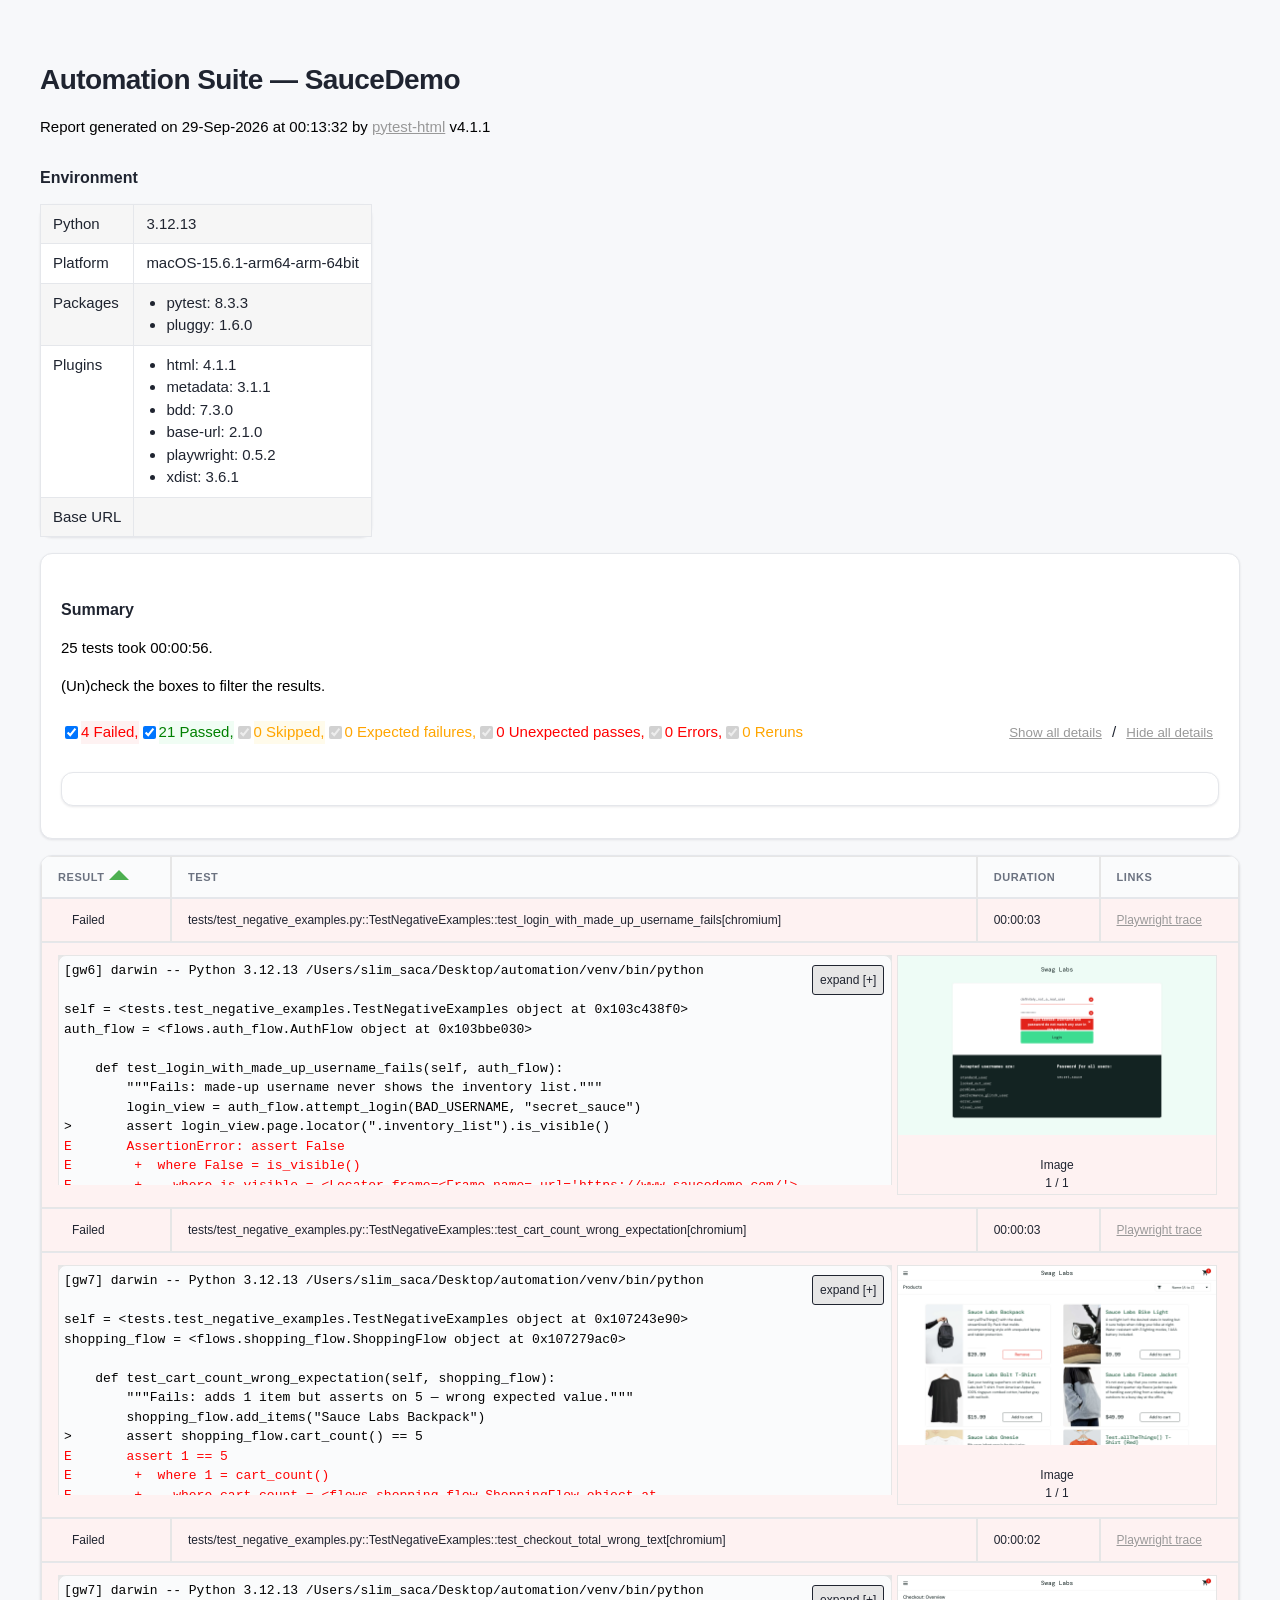
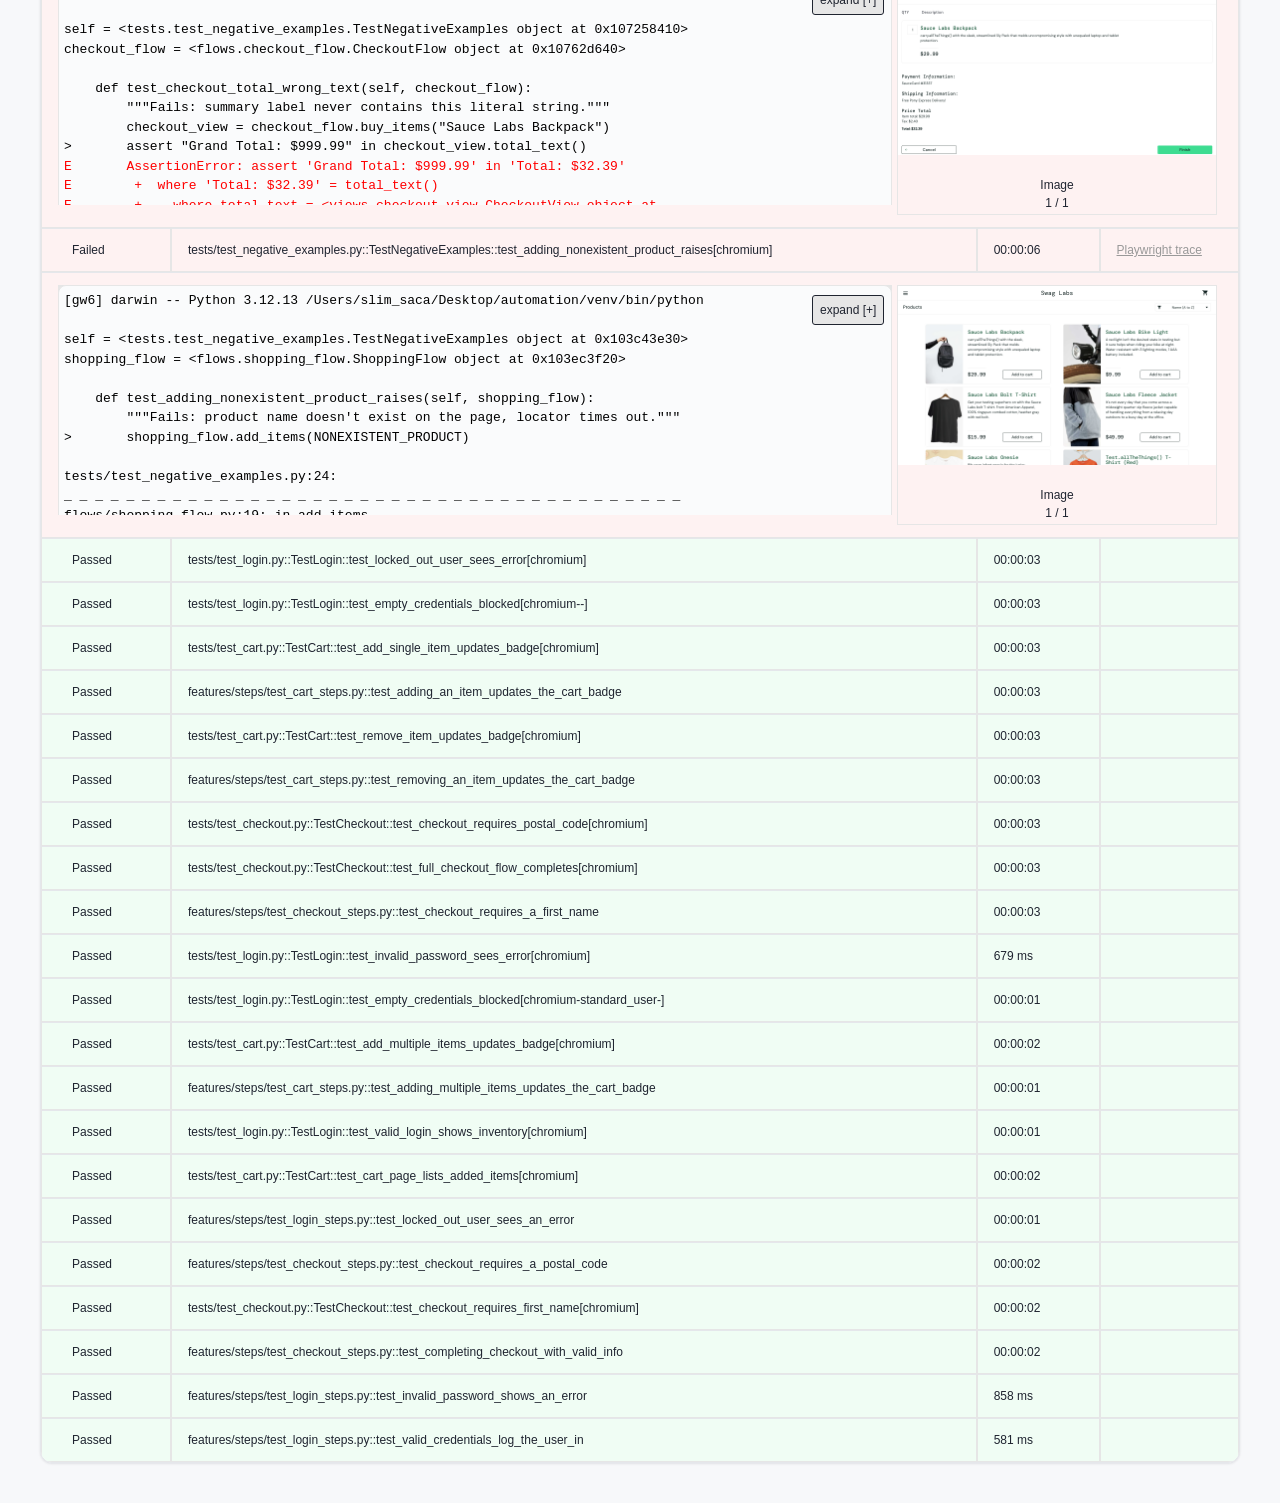
==== commit dcd2de26: "Add parallel execution, Playwright tracing, and light report theme - pytest-xdist: run the suite acr" ====
--- a/reports/pytest_report.html
+++ b/reports/pytest_report.html
@@ -328,70 +328,181 @@
  * reports/report_style.css
  ******************************/
 
+@import url('https://fonts.googleapis.com/css2?family=Inter:wght@400;500;600;700&display=swap');
+
+:root {
+  --bg: #f7f8fa;
+  --surface: #ffffff;
+  --border: #e5e7eb;
+  --text: #1f2430;
+  --muted: #6b7280;
+  --accent: #2563eb;
+  --accent-soft: #eff4ff;
+  --pass: #16a34a;
+  --pass-soft: #f0fdf4;
+  --fail: #dc2626;
+  --fail-soft: #fef2f2;
+  --skip: #d97706;
+  --skip-soft: #fffbeb;
+  --shadow: 0 1px 2px rgba(16, 24, 40, 0.04), 0 1px 3px rgba(16, 24, 40, 0.06);
+  --radius: 12px;
+}
+
+* { box-sizing: border-box; }
+
 body {
-  font-family: -apple-system, BlinkMacSystemFont, "Segoe UI", Roboto, sans-serif;
-  background: #0f1117;
-  color: #e6e8ee;
-}
-
-#environment td, #environment th { color: #e6e8ee; }
+  font-family: 'Inter', -apple-system, BlinkMacSystemFont, "Segoe UI", sans-serif;
+  background: var(--bg);
+  color: var(--text);
+  font-size: 15px;
+  line-height: 1.5;
+  padding: 32px;
+}
 
 h1#title {
-  color: #e6e8ee;
+  color: var(--text);
   font-weight: 700;
-}
-
-h2 { color: #e6e8ee; }
-
-#environment { background: #171a23; border: 1px solid #262b38; }
-
-.summary__data { color: #e6e8ee; }
+  font-size: 28px;
+  letter-spacing: -0.02em;
+  margin-bottom: 4px;
+}
+
+h2 {
+  color: var(--text);
+  font-weight: 600;
+  font-size: 16px;
+  margin-top: 28px;
+}
+
+#environment {
+  background: var(--surface);
+  border: 1px solid var(--border);
+  border-radius: var(--radius);
+  box-shadow: var(--shadow);
+  padding: 4px 8px;
+}
+
+#environment td, #environment th {
+  color: var(--text);
+  padding: 8px 12px;
+  border-color: var(--border);
+}
+
+#environment th { color: var(--muted); font-weight: 500; }
+
+.summary {
+  background: var(--surface);
+  border: 1px solid var(--border);
+  border-radius: var(--radius);
+  box-shadow: var(--shadow);
+  padding: 16px 20px;
+  margin: 16px 0;
+}
+
+.summary__data { color: var(--text); }
+
+p.filter, .filters { margin: 12px 0; }
+
+.filters input, .filters label {
+  color: var(--muted);
+}
 
 #results-table {
-  background: #171a23;
-  border: 1px solid #262b38;
+  background: var(--surface);
+  border: 1px solid var(--border);
+  border-radius: var(--radius);
+  box-shadow: var(--shadow);
+  border-collapse: separate;
+  border-spacing: 0;
+  overflow: hidden;
+  width: 100%;
 }
 
 #results-table th {
-  background: #1c2029;
-  color: #8b93a7;
+  background: #fafbfc;
+  color: var(--muted);
   text-transform: uppercase;
-  font-size: 12px;
-  letter-spacing: 0.04em;
+  font-size: 11px;
+  font-weight: 600;
+  letter-spacing: 0.05em;
+  padding: 12px 16px;
+  border-bottom: 1px solid var(--border);
 }
 
 #results-table td {
-  border-color: #262b38;
-  color: #e6e8ee;
-}
-
-tr.passed td.col-result { color: #3ddc84; font-weight: 600; }
-tr.failed td.col-result { color: #ff5c6c; font-weight: 600; }
-tr.skipped td.col-result { color: #f5c451; font-weight: 600; }
-
-.passed { background-color: rgba(61, 220, 132, 0.08) !important; }
-.failed { background-color: rgba(255, 92, 108, 0.08) !important; }
-.skipped { background-color: rgba(245, 196, 81, 0.08) !important; }
+  border-top: 1px solid var(--border);
+  color: var(--text);
+  padding: 12px 16px;
+  vertical-align: top;
+}
+
+#results-table tbody tr:hover { background: #fafbfc; }
+
+tr.passed td.col-result {
+  color: var(--pass);
+  font-weight: 600;
+}
+
+tr.failed td.col-result {
+  color: var(--fail);
+  font-weight: 600;
+}
+
+tr.skipped td.col-result {
+  color: var(--skip);
+  font-weight: 600;
+}
+
+.passed { background-color: var(--pass-soft) !important; }
+.failed { background-color: var(--fail-soft) !important; }
+.skipped { background-color: var(--skip-soft) !important; }
 
 .log {
-  background: #0b0d12;
-  color: #d7dae2;
-  border: 1px solid #262b38;
-  border-radius: 6px;
-}
-
-.image { border-radius: 8px; border: 1px solid #262b38; margin-top: 8px; }
+  background: #fafbfc;
+  color: #374151;
+  border: 1px solid var(--border);
+  border-radius: 8px;
+  padding: 12px;
+  font-family: "SF Mono", Consolas, monospace;
+  font-size: 13px;
+}
+
+.image {
+  border-radius: 8px;
+  border: 1px solid var(--border);
+  margin-top: 8px;
+  box-shadow: var(--shadow);
+}
 
 #logo { display: none; }
 
-.controls a { color: #5b8cff; }
+.controls a, .links a {
+  color: var(--accent);
+  text-decoration: none;
+  font-weight: 500;
+}
+
+.controls a:hover, .links a:hover { text-decoration: underline; }
+
+.col-result::before {
+  content: "";
+  display: inline-block;
+  width: 8px;
+  height: 8px;
+  border-radius: 50%;
+  margin-right: 6px;
+}
+
+tr.passed td.col-result::before { background: var(--pass); }
+tr.failed td.col-result::before { background: var(--fail); }
+tr.skipped td.col-result::before { background: var(--skip); }
 
       </style>
     
   </head>
   <body>
     <h1 id="title">Automation Suite — SauceDemo</h1>
-    <p>Report generated on 29-Sep-2026 at 00:02:41 by <a href="https://pypi.python.org/pypi/pytest-html">pytest-html</a>
+    <p>Report generated on 29-Sep-2026 at 00:13:32 by <a href="https://pypi.python.org/pypi/pytest-html">pytest-html</a>
         v4.1.1</p>
     <div id="environment-header">
       <h2>Environment</h2>
@@ -445,7 +556,7 @@
         <h2>Summary</h2>
         <div class="additional-summary prefix">
         </div>
-        <p class="run-count">25 tests took 00:00:22.</p>
+        <p class="run-count">25 tests took 00:00:56.</p>
         <p class="filter">(Un)check the boxes to filter the results.</p>
         <div class="summary__reload">
           <div class="summary__reload__button hidden" onclick="location.reload()">
@@ -492,7 +603,7 @@
     </table>
   </body>
   <footer>
-    <div id="data-container" data-jsonblob="{&#34;environment&#34;: {&#34;Python&#34;: &#34;3.12.13&#34;, &#34;Platform&#34;: &#34;macOS-15.6.1-arm64-arm-64bit&#34;, &#34;Packages&#34;: {&#34;pytest&#34;: &#34;8.3.3&#34;, &#34;pluggy&#34;: &#34;1.6.0&#34;}, &#34;Plugins&#34;: {&#34;html&#34;: &#34;4.1.1&#34;, &#34;metadata&#34;: &#34;3.1.1&#34;, &#34;bdd&#34;: &#34;7.3.0&#34;, &#34;base-url&#34;: &#34;2.1.0&#34;, &#34;playwright&#34;: &#34;0.5.2&#34;}, &#34;Base URL&#34;: &#34;&#34;}, &#34;tests&#34;: {&#34;tests/test_cart.py::TestCart::test_add_single_item_updates_badge[chromium]&#34;: [{&#34;extras&#34;: [], &#34;result&#34;: &#34;Passed&#34;, &#34;testId&#34;: &#34;tests/test_cart.py::TestCart::test_add_single_item_updates_badge[chromium]&#34;, &#34;duration&#34;: &#34;00:00:01&#34;, &#34;resultsTableRow&#34;: [&#34;&lt;td class=\&#34;col-result\&#34;&gt;Passed&lt;/td&gt;&#34;, &#34;&lt;td class=\&#34;col-testId\&#34;&gt;tests/test_cart.py::TestCart::test_add_single_item_updates_badge[chromium]&lt;/td&gt;&#34;, &#34;&lt;td class=\&#34;col-duration\&#34;&gt;00:00:01&lt;/td&gt;&#34;, &#34;&lt;td class=\&#34;col-links\&#34;&gt;&lt;/td&gt;&#34;], &#34;log&#34;: &#34;No log output captured.&#34;}], &#34;tests/test_cart.py::TestCart::test_add_multiple_items_updates_badge[chromium]&#34;: [{&#34;extras&#34;: [], &#34;result&#34;: &#34;Passed&#34;, &#34;testId&#34;: &#34;tests/test_cart.py::TestCart::test_add_multiple_items_updates_badge[chromium]&#34;, &#34;duration&#34;: &#34;607 ms&#34;, &#34;resultsTableRow&#34;: [&#34;&lt;td class=\&#34;col-result\&#34;&gt;Passed&lt;/td&gt;&#34;, &#34;&lt;td class=\&#34;col-testId\&#34;&gt;tests/test_cart.py::TestCart::test_add_multiple_items_updates_badge[chromium]&lt;/td&gt;&#34;, &#34;&lt;td class=\&#34;col-duration\&#34;&gt;607 ms&lt;/td&gt;&#34;, &#34;&lt;td class=\&#34;col-links\&#34;&gt;&lt;/td&gt;&#34;], &#34;log&#34;: &#34;No log output captured.&#34;}], &#34;tests/test_cart.py::TestCart::test_remove_item_updates_badge[chromium]&#34;: [{&#34;extras&#34;: [], &#34;result&#34;: &#34;Passed&#34;, &#34;testId&#34;: &#34;tests/test_cart.py::TestCart::test_remove_item_updates_badge[chromium]&#34;, &#34;duration&#34;: &#34;648 ms&#34;, &#34;resultsTableRow&#34;: [&#34;&lt;td class=\&#34;col-result\&#34;&gt;Passed&lt;/td&gt;&#34;, &#34;&lt;td class=\&#34;col-testId\&#34;&gt;tests/test_cart.py::TestCart::test_remove_item_updates_badge[chromium]&lt;/td&gt;&#34;, &#34;&lt;td class=\&#34;col-duration\&#34;&gt;648 ms&lt;/td&gt;&#34;, &#34;&lt;td class=\&#34;col-links\&#34;&gt;&lt;/td&gt;&#34;], &#34;log&#34;: &#34;No log output captured.&#34;}], &#34;tests/test_cart.py::TestCart::test_cart_page_lists_added_items[chromium]&#34;: [{&#34;extras&#34;: [], &#34;result&#34;: &#34;Passed&#34;, &#34;testId&#34;: &#34;tests/test_cart.py::TestCart::test_cart_page_lists_added_items[chromium]&#34;, &#34;duration&#34;: &#34;674 ms&#34;, &#34;resultsTableRow&#34;: [&#34;&lt;td class=\&#34;col-result\&#34;&gt;Passed&lt;/td&gt;&#34;, &#34;&lt;td class=\&#34;col-testId\&#34;&gt;tests/test_cart.py::TestCart::test_cart_page_lists_added_items[chromium]&lt;/td&gt;&#34;, &#34;&lt;td class=\&#34;col-duration\&#34;&gt;674 ms&lt;/td&gt;&#34;, &#34;&lt;td class=\&#34;col-links\&#34;&gt;&lt;/td&gt;&#34;], &#34;log&#34;: &#34;No log output captured.&#34;}], &#34;tests/test_checkout.py::TestCheckout::test_full_checkout_flow_completes[chromium]&#34;: [{&#34;extras&#34;: [], &#34;result&#34;: &#34;Passed&#34;, &#34;testId&#34;: &#34;tests/test_checkout.py::TestCheckout::test_full_checkout_flow_completes[chromium]&#34;, &#34;duration&#34;: &#34;865 ms&#34;, &#34;resultsTableRow&#34;: [&#34;&lt;td class=\&#34;col-result\&#34;&gt;Passed&lt;/td&gt;&#34;, &#34;&lt;td class=\&#34;col-testId\&#34;&gt;tests/test_checkout.py::TestCheckout::test_full_checkout_flow_completes[chromium]&lt;/td&gt;&#34;, &#34;&lt;td class=\&#34;col-duration\&#34;&gt;865 ms&lt;/td&gt;&#34;, &#34;&lt;td class=\&#34;col-links\&#34;&gt;&lt;/td&gt;&#34;], &#34;log&#34;: &#34;No log output captured.&#34;}], &#34;tests/test_checkout.py::TestCheckout::test_checkout_requires_first_name[chromium]&#34;: [{&#34;extras&#34;: [], &#34;result&#34;: &#34;Passed&#34;, &#34;testId&#34;: &#34;tests/test_checkout.py::TestCheckout::test_checkout_requires_first_name[chromium]&#34;, &#34;duration&#34;: &#34;783 ms&#34;, &#34;resultsTableRow&#34;: [&#34;&lt;td class=\&#34;col-result\&#34;&gt;Passed&lt;/td&gt;&#34;, &#34;&lt;td class=\&#34;col-testId\&#34;&gt;tests/test_checkout.py::TestCheckout::test_checkout_requires_first_name[chromium]&lt;/td&gt;&#34;, &#34;&lt;td class=\&#34;col-duration\&#34;&gt;783 ms&lt;/td&gt;&#34;, &#34;&lt;td class=\&#34;col-links\&#34;&gt;&lt;/td&gt;&#34;], &#34;log&#34;: &#34;No log output captured.&#34;}], &#34;tests/test_checkout.py::TestCheckout::test_checkout_requires_postal_code[chromium]&#34;: [{&#34;extras&#34;: [], &#34;result&#34;: &#34;Passed&#34;, &#34;testId&#34;: &#34;tests/test_checkout.py::TestCheckout::test_checkout_requires_postal_code[chromium]&#34;, &#34;duration&#34;: &#34;780 ms&#34;, &#34;resultsTableRow&#34;: [&#34;&lt;td class=\&#34;col-result\&#34;&gt;Passed&lt;/td&gt;&#34;, &#34;&lt;td class=\&#34;col-testId\&#34;&gt;tests/test_checkout.py::TestCheckout::test_checkout_requires_postal_code[chromium]&lt;/td&gt;&#34;, &#34;&lt;td class=\&#34;col-duration\&#34;&gt;780 ms&lt;/td&gt;&#34;, &#34;&lt;td class=\&#34;col-links\&#34;&gt;&lt;/td&gt;&#34;], &#34;log&#34;: &#34;No log output captured.&#34;}], &#34;tests/test_login.py::TestLogin::test_valid_login_shows_inventory[chromium]&#34;: [{&#34;extras&#34;: [], &#34;result&#34;: &#34;Passed&#34;, &#34;testId&#34;: &#34;tests/test_login.py::TestLogin::test_valid_login_shows_inventory[chromium]&#34;, &#34;duration&#34;: &#34;534 ms&#34;, &#34;resultsTableRow&#34;: [&#34;&lt;td class=\&#34;col-result\&#34;&gt;Passed&lt;/td&gt;&#34;, &#34;&lt;td class=\&#34;col-testId\&#34;&gt;tests/test_login.py::TestLogin::test_valid_login_shows_inventory[chromium]&lt;/td&gt;&#34;, &#34;&lt;td class=\&#34;col-duration\&#34;&gt;534 ms&lt;/td&gt;&#34;, &#34;&lt;td class=\&#34;col-links\&#34;&gt;&lt;/td&gt;&#34;], &#34;log&#34;: &#34;No log output captured.&#34;}], &#34;tests/test_login.py::TestLogin::test_locked_out_user_sees_error[chromium]&#34;: [{&#34;extras&#34;: [], &#34;result&#34;: &#34;Passed&#34;, &#34;testId&#34;: &#34;tests/test_login.py::TestLogin::test_locked_out_user_sees_error[chromium]&#34;, &#34;duration&#34;: &#34;535 ms&#34;, &#34;resultsTableRow&#34;: [&#34;&lt;td class=\&#34;col-result\&#34;&gt;Passed&lt;/td&gt;&#34;, &#34;&lt;td class=\&#34;col-testId\&#34;&gt;tests/test_login.py::TestLogin::test_locked_out_user_sees_error[chromium]&lt;/td&gt;&#34;, &#34;&lt;td class=\&#34;col-duration\&#34;&gt;535 ms&lt;/td&gt;&#34;, &#34;&lt;td class=\&#34;col-links\&#34;&gt;&lt;/td&gt;&#34;], &#34;log&#34;: &#34;No log output captured.&#34;}], &#34;tests/test_login.py::TestLogin::test_invalid_password_sees_error[chromium]&#34;: [{&#34;extras&#34;: [], &#34;result&#34;: &#34;Passed&#34;, &#34;testId&#34;: &#34;tests/test_login.py::TestLogin::test_invalid_password_sees_error[chromium]&#34;, &#34;duration&#34;: &#34;533 ms&#34;, &#34;resultsTableRow&#34;: [&#34;&lt;td class=\&#34;col-result\&#34;&gt;Passed&lt;/td&gt;&#34;, &#34;&lt;td class=\&#34;col-testId\&#34;&gt;tests/test_login.py::TestLogin::test_invalid_password_sees_error[chromium]&lt;/td&gt;&#34;, &#34;&lt;td class=\&#34;col-duration\&#34;&gt;533 ms&lt;/td&gt;&#34;, &#34;&lt;td class=\&#34;col-links\&#34;&gt;&lt;/td&gt;&#34;], &#34;log&#34;: &#34;No log output captured.&#34;}], &#34;tests/test_login.py::TestLogin::test_empty_credentials_blocked[chromium--]&#34;: [{&#34;extras&#34;: [], &#34;result&#34;: &#34;Passed&#34;, &#34;testId&#34;: &#34;tests/test_login.py::TestLogin::test_empty_credentials_blocked[chromium--]&#34;, &#34;duration&#34;: &#34;532 ms&#34;, &#34;resultsTableRow&#34;: [&#34;&lt;td class=\&#34;col-result\&#34;&gt;Passed&lt;/td&gt;&#34;, &#34;&lt;td class=\&#34;col-testId\&#34;&gt;tests/test_login.py::TestLogin::test_empty_credentials_blocked[chromium--]&lt;/td&gt;&#34;, &#34;&lt;td class=\&#34;col-duration\&#34;&gt;532 ms&lt;/td&gt;&#34;, &#34;&lt;td class=\&#34;col-links\&#34;&gt;&lt;/td&gt;&#34;], &#34;log&#34;: &#34;No log output captured.&#34;}], &#34;tests/test_login.py::TestLogin::test_empty_credentials_blocked[chromium-standard_user-]&#34;: [{&#34;extras&#34;: [], &#34;result&#34;: &#34;Passed&#34;, &#34;testId&#34;: &#34;tests/test_login.py::TestLogin::test_empty_credentials_blocked[chromium-standard_user-]&#34;, &#34;duration&#34;: &#34;548 ms&#34;, &#34;resultsTableRow&#34;: [&#34;&lt;td class=\&#34;col-result\&#34;&gt;Passed&lt;/td&gt;&#34;, &#34;&lt;td class=\&#34;col-testId\&#34;&gt;tests/test_login.py::TestLogin::test_empty_credentials_blocked[chromium-standard_user-]&lt;/td&gt;&#34;, &#34;&lt;td class=\&#34;col-duration\&#34;&gt;548 ms&lt;/td&gt;&#34;, &#34;&lt;td class=\&#34;col-links\&#34;&gt;&lt;/td&gt;&#34;], &#34;log&#34;: &#34;No log output captured.&#34;}], &#34;tests/test_negative_examples.py::TestNegativeExamples::test_login_with_made_up_username_fails[chromium]&#34;: [{&#34;extras&#34;: [{&#34;name&#34;: &#34;Image&#34;, &#34;format_type&#34;: &#34;image&#34;, &#34;content&#34;: &#34;[data-uri]&#34;, &#34;mime_type&#34;: &#34;image/png&#34;, &#34;extension&#34;: &#34;png&#34;}], &#34;result&#34;: &#34;Failed&#34;, &#34;testId&#34;: &#34;tests/test_negative_examples.py::TestNegativeExamples::test_login_with_made_up_username_fails[chromium]&#34;, &#34;duration&#34;: &#34;548 ms&#34;, &#34;resultsTableRow&#34;: [&#34;&lt;td class=\&#34;col-result\&#34;&gt;Failed&lt;/td&gt;&#34;, &#34;&lt;td class=\&#34;col-testId\&#34;&gt;tests/test_negative_examples.py::TestNegativeExamples::test_login_with_made_up_username_fails[chromium]&lt;/td&gt;&#34;, &#34;&lt;td class=\&#34;col-duration\&#34;&gt;548 ms&lt;/td&gt;&#34;, &#34;&lt;td class=\&#34;col-links\&#34;&gt;&lt;/td&gt;&#34;], &#34;log&#34;: &#34;self = &amp;lt;tests.test_negative_examples.TestNegativeExamples object at 0x107477ec0&amp;gt;\nauth_flow = &amp;lt;flows.auth_flow.AuthFlow object at 0x107f43d40&amp;gt;\n\n    def test_login_with_made_up_username_fails(self, auth_flow):\n        &amp;quot;&amp;quot;&amp;quot;Fails: made-up username never shows the inventory list.&amp;quot;&amp;quot;&amp;quot;\n        login_view = auth_flow.attempt_login(BAD_USERNAME, &amp;quot;secret_sauce&amp;quot;)\n&amp;gt;       assert login_view.page.locator(&amp;quot;.inventory_list&amp;quot;).is_visible()\nE       AssertionError: assert False\nE        +  where False = is_visible()\nE        +    where is_visible = &amp;lt;Locator frame=&amp;lt;Frame name= url=&amp;#x27;https://www.saucedemo.com/&amp;#x27;&amp;gt; selector=&amp;#x27;.inventory_list&amp;#x27;&amp;gt;.is_visible\nE        +      where &amp;lt;Locator frame=&amp;lt;Frame name= url=&amp;#x27;https://www.saucedemo.com/&amp;#x27;&amp;gt; selector=&amp;#x27;.inventory_list&amp;#x27;&amp;gt; = locator(&amp;#x27;.inventory_list&amp;#x27;)\nE        +        where locator = &amp;lt;Page url=&amp;#x27;https://www.saucedemo.com/&amp;#x27;&amp;gt;.locator\nE        +          where &amp;lt;Page url=&amp;#x27;https://www.saucedemo.com/&amp;#x27;&amp;gt; = &amp;lt;views.login_view.LoginView object at 0x107f40650&amp;gt;.page\n\ntests/test_negative_examples.py:20: AssertionError\n&#34;}], &#34;tests/test_negative_examples.py::TestNegativeExamples::test_adding_nonexistent_product_raises[chromium]&#34;: [{&#34;extras&#34;: [{&#34;name&#34;: &#34;Image&#34;, &#34;format_type&#34;: &#34;image&#34;, &#34;content&#34;: &#34;[data-uri]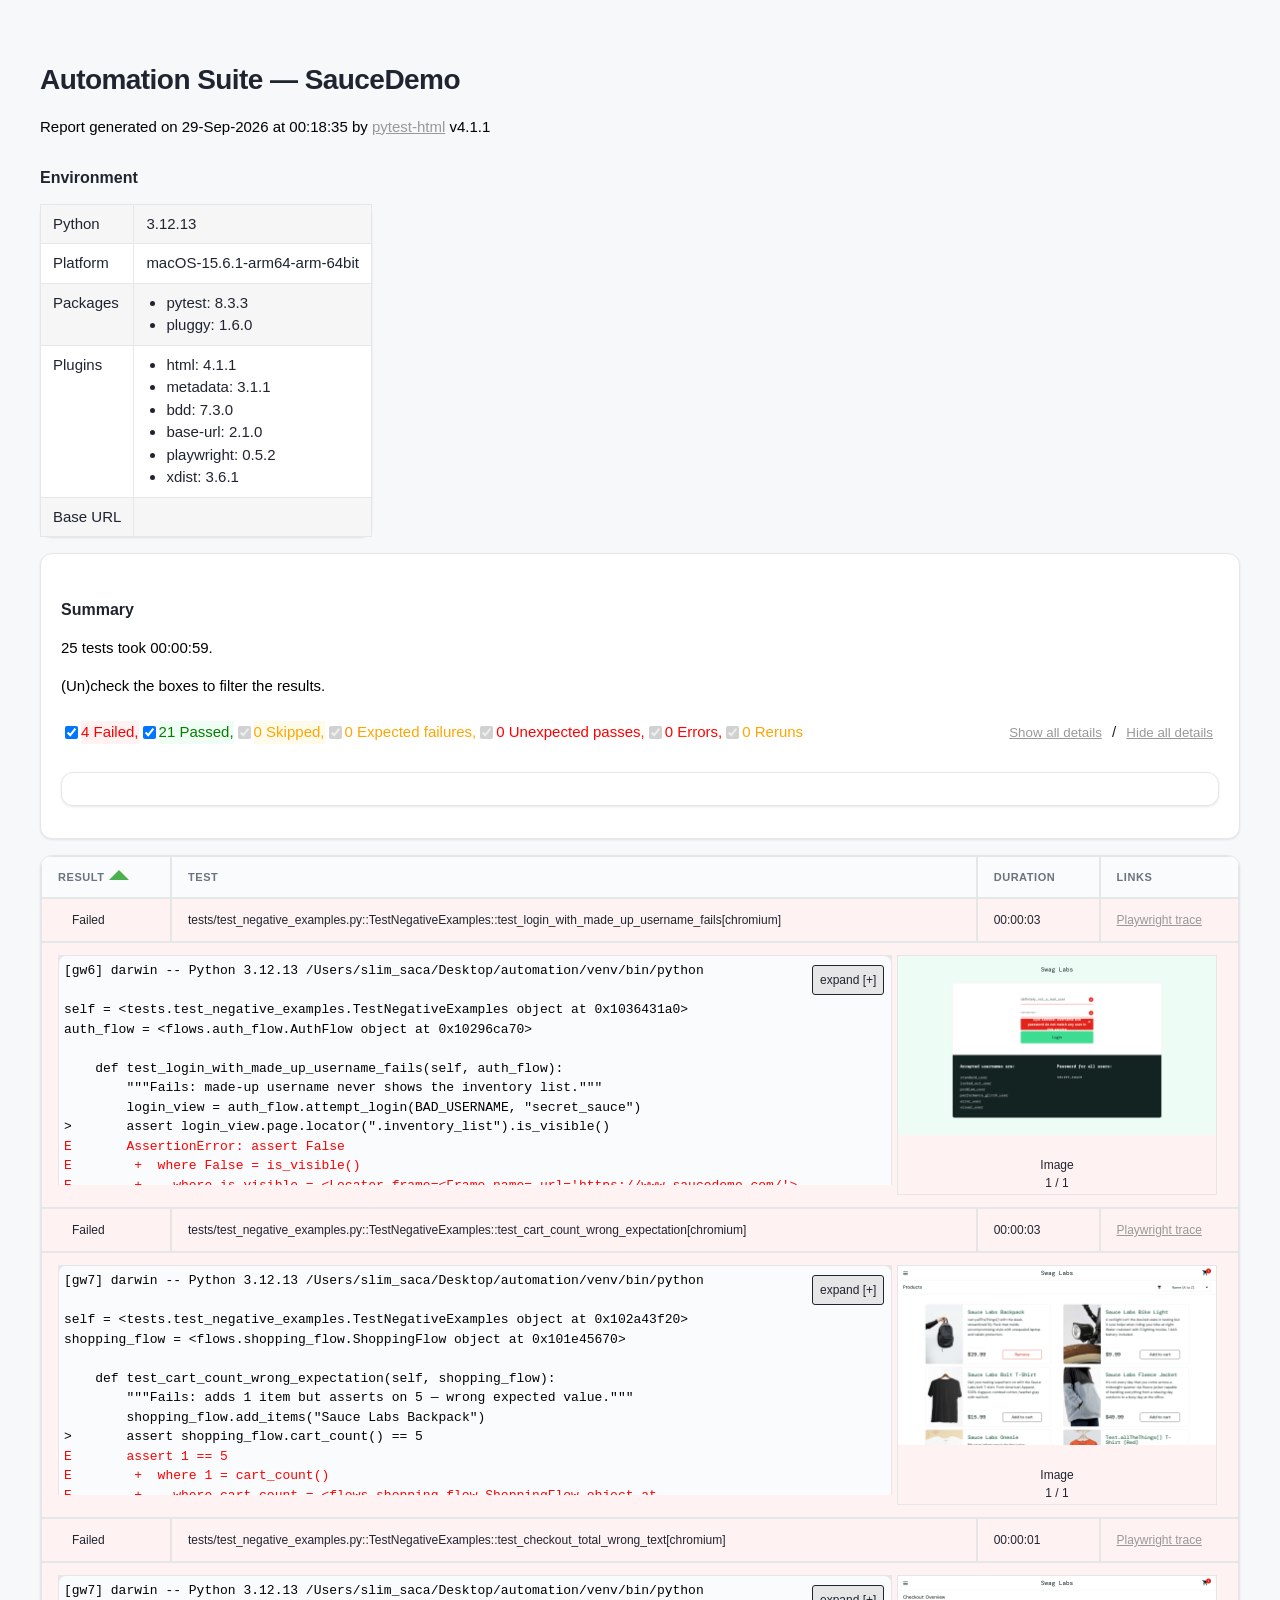
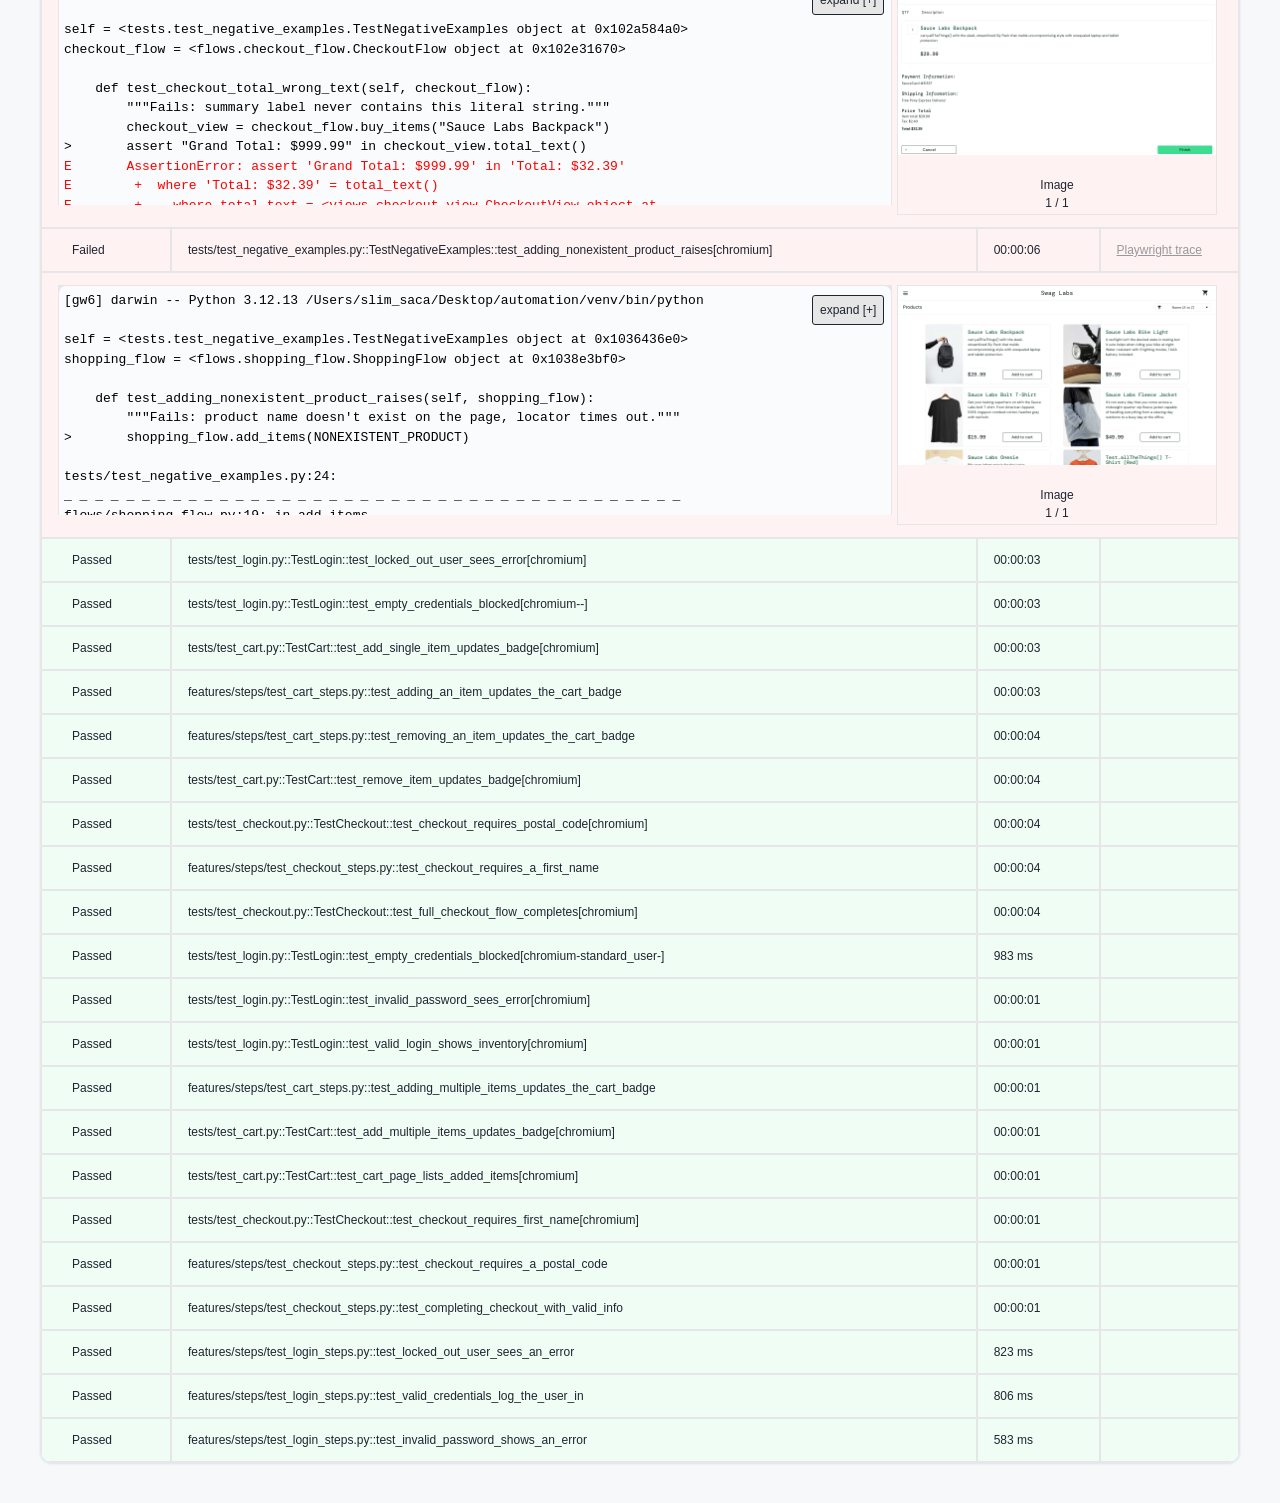
==== commit 204f23c8: "Add cross-browser support (chromium, firefox, webkit) Suite runs unmodified against all three engine" ====
--- a/reports/pytest_report.html
+++ b/reports/pytest_report.html
@@ -502,7 +502,7 @@
   </head>
   <body>
     <h1 id="title">Automation Suite — SauceDemo</h1>
-    <p>Report generated on 29-Sep-2026 at 00:13:32 by <a href="https://pypi.python.org/pypi/pytest-html">pytest-html</a>
+    <p>Report generated on 29-Sep-2026 at 00:18:35 by <a href="https://pypi.python.org/pypi/pytest-html">pytest-html</a>
         v4.1.1</p>
     <div id="environment-header">
       <h2>Environment</h2>
@@ -556,7 +556,7 @@
         <h2>Summary</h2>
         <div class="additional-summary prefix">
         </div>
-        <p class="run-count">25 tests took 00:00:56.</p>
+        <p class="run-count">25 tests took 00:00:59.</p>
         <p class="filter">(Un)check the boxes to filter the results.</p>
         <div class="summary__reload">
           <div class="summary__reload__button hidden" onclick="location.reload()">
@@ -603,7 +603,7 @@
     </table>
   </body>
   <footer>
-    <div id="data-container" data-jsonblob="{&#34;environment&#34;: {&#34;Python&#34;: &#34;3.12.13&#34;, &#34;Platform&#34;: &#34;macOS-15.6.1-arm64-arm-64bit&#34;, &#34;Packages&#34;: {&#34;pytest&#34;: &#34;8.3.3&#34;, &#34;pluggy&#34;: &#34;1.6.0&#34;}, &#34;Plugins&#34;: {&#34;html&#34;: &#34;4.1.1&#34;, &#34;metadata&#34;: &#34;3.1.1&#34;, &#34;bdd&#34;: &#34;7.3.0&#34;, &#34;base-url&#34;: &#34;2.1.0&#34;, &#34;playwright&#34;: &#34;0.5.2&#34;, &#34;xdist&#34;: &#34;3.6.1&#34;}, &#34;Base URL&#34;: &#34;&#34;}, &#34;tests&#34;: {&#34;tests/test_negative_examples.py::TestNegativeExamples::test_login_with_made_up_username_fails[chromium]&#34;: [{&#34;extras&#34;: [{&#34;name&#34;: &#34;Image&#34;, &#34;format_type&#34;: &#34;image&#34;, &#34;content&#34;: &#34;[data-uri]&#34;, &#34;mime_type&#34;: &#34;image/png&#34;, &#34;extension&#34;: &#34;png&#34;}, {&#34;name&#34;: &#34;Playwright trace&#34;, &#34;format_type&#34;: &#34;url&#34;, &#34;content&#34;: &#34;traces/tests-test-negative-examples-py-testnegativeexamples-test-login-with-made-up-username-fails-chromium/trace.zip&#34;, &#34;mime_type&#34;: null, &#34;extension&#34;: null}], &#34;result&#34;: &#34;Failed&#34;, &#34;testId&#34;: &#34;tests/test_negative_examples.py::TestNegativeExamples::test_login_with_made_up_username_fails[chromium]&#34;, &#34;duration&#34;: &#34;00:00:03&#34;, &#34;resultsTableRow&#34;: [&#34;&lt;td class=\&#34;col-result\&#34;&gt;Failed&lt;/td&gt;&#34;, &#34;&lt;td class=\&#34;col-testId\&#34;&gt;tests/test_negative_examples.py::TestNegativeExamples::test_login_with_made_up_username_fails[chromium]&lt;/td&gt;&#34;, &#34;&lt;td class=\&#34;col-duration\&#34;&gt;00:00:03&lt;/td&gt;&#34;, &#34;&lt;td class=\&#34;col-links\&#34;&gt;&lt;a target=\&#34;_blank\&#34; href=\&#34;traces/tests-test-negative-examples-py-testnegativeexamples-test-login-with-made-up-username-fails-chromium/trace.zip\&#34; class=\&#34;col-links__extra url\&#34;&gt;Playwright trace&lt;/a&gt;&lt;/td&gt;&#34;], &#34;log&#34;: &#34;[gw6] darwin -- Python 3.12.13 /Users/slim_saca/Desktop/automation/venv/bin/python\n\nself = &amp;lt;tests.test_negative_examples.TestNegativeExamples object at 0x103c438f0&amp;gt;\nauth_flow = &amp;lt;flows.auth_flow.AuthFlow object at 0x103bbe030&amp;gt;\n\n    def test_login_with_made_up_username_fails(self, auth_flow):\n        &amp;quot;&amp;quot;&amp;quot;Fails: made-up username never shows the inventory list.&amp;quot;&amp;quot;&amp;quot;\n        login_view = auth_flow.attempt_login(BAD_USERNAME, &amp;quot;secret_sauce&amp;quot;)\n&amp;gt;       assert login_view.page.locator(&amp;quot;.inventory_list&amp;quot;).is_visible()\nE       AssertionError: assert False\nE        +  where False = is_visible()\nE        +    where is_visible = &amp;lt;Locator frame=&amp;lt;Frame name= url=&amp;#x27;https://www.saucedemo.com/&amp;#x27;&amp;gt; selector=&amp;#x27;.inventory_list&amp;#x27;&amp;gt;.is_visible\nE        +      where &amp;lt;Locator frame=&amp;lt;Frame name= url=&amp;#x27;https://www.saucedemo.com/&amp;#x27;&amp;gt; selector=&amp;#x27;.inventory_list&amp;#x27;&amp;gt; = locator(&amp;#x27;.inventory_list&amp;#x27;)\nE        +        where locator = &amp;lt;Page url=&amp;#x27;https://www.saucedemo.com/&amp;#x27;&amp;gt;.locator\nE        +          where &amp;lt;Page url=&amp;#x27;https://www.saucedemo.com/&amp;#x27;&amp;gt; = &amp;lt;views.login_view.LoginView object at 0x102d6ac30&amp;gt;.page\n\ntests/test_negative_examples.py:20: AssertionError\n&#34;}], &#34;tests/test_login.py::TestLogin::test_locked_out_user_sees_error[chromium]&#34;: [{&#34;extras&#34;: [], &#34;result&#34;: &#34;Passed&#34;, &#34;testId&#34;: &#34;tests/test_login.py::TestLogin::test_locked_out_user_sees_error[chromium]&#34;, &#34;duration&#34;: &#34;00:00:03&#34;, &#34;resultsTableRow&#34;: [&#34;&lt;td class=\&#34;col-result\&#34;&gt;Passed&lt;/td&gt;&#34;, &#34;&lt;td class=\&#34;col-testId\&#34;&gt;tests/test_login.py::TestLogin::test_locked_out_user_sees_error[chromium]&lt;/td&gt;&#34;, &#34;&lt;td class=\&#34;col-duration\&#34;&gt;00:00:03&lt;/td&gt;&#34;, &#34;&lt;td class=\&#34;col-links\&#34;&gt;&lt;/td&gt;&#34;], &#34;log&#34;: &#34;[gw4] darwin -- Python 3.12.13 /Users/slim_saca/Desktop/automation/venv/bin/python\n&#34;}], &#34;tests/test_login.py::TestLogin::test_empty_credentials_blocked[chromium--]&#34;: [{&#34;extras&#34;: [], &#34;result&#34;: &#34;Passed&#34;, &#34;testId&#34;: &#34;tests/test_login.py::TestLogin::test_empty_credentials_blocked[chromium--]&#34;, &#34;duration&#34;: &#34;00:00:03&#34;, &#34;resultsTableRow&#34;: [&#34;&lt;td class=\&#34;col-result\&#34;&gt;Passed&lt;/td&gt;&#34;, &#34;&lt;td class=\&#34;col-testId\&#34;&gt;tests/test_login.py::TestLogin::test_empty_credentials_blocked[chromium--]&lt;/td&gt;&#34;, &#34;&lt;td class=\&#34;col-duration\&#34;&gt;00:00:03&lt;/td&gt;&#34;, &#34;&lt;td class=\&#34;col-links\&#34;&gt;&lt;/td&gt;&#34;], &#34;log&#34;: &#34;[gw5] darwin -- Python 3.12.13 /Users/slim_saca/Desktop/automation/venv/bin/python\n&#34;}], &#34;tests/test_cart.py::TestCart::test_add_single_item_updates_badge[chromium]&#34;: [{&#34;extras&#34;: [], &#34;result&#34;: &#34;Passed&#34;, &#34;testId&#34;: &#34;tests/test_cart.py::TestCart::test_add_single_item_updates_badge[chromium]&#34;, &#34;duration&#34;: &#34;00:00:03&#34;, &#34;resultsTableRow&#34;: [&#34;&lt;td class=\&#34;col-result\&#34;&gt;Passed&lt;/td&gt;&#34;, &#34;&lt;td class=\&#34;col-testId\&#34;&gt;tests/test_cart.py::TestCart::test_add_single_item_updates_badge[chromium]&lt;/td&gt;&#34;, &#34;&lt;td class=\&#34;col-duration\&#34;&gt;00:00:03&lt;/td&gt;&#34;, &#34;&lt;td class=\&#34;col-links\&#34;&gt;&lt;/td&gt;&#34;], &#34;log&#34;: &#34;[gw0] darwin -- Python 3.12.13 /Users/slim_saca/Desktop/automation/venv/bin/python\n&#34;}], &#34;features/steps/test_cart_steps.py::test_adding_an_item_updates_the_cart_badge&#34;: [{&#34;extras&#34;: [], &#34;result&#34;: &#34;Passed&#34;, &#34;testId&#34;: &#34;features/steps/test_cart_steps.py::test_adding_an_item_updates_the_cart_badge&#34;, &#34;duration&#34;: &#34;00:00:03&#34;, &#34;resultsTableRow&#34;: [&#34;&lt;td class=\&#34;col-result\&#34;&gt;Passed&lt;/td&gt;&#34;, &#34;&lt;td class=\&#34;col-testId\&#34;&gt;features/steps/test_cart_steps.py::test_adding_an_item_updates_the_cart_badge&lt;/td&gt;&#34;, &#34;&lt;td class=\&#34;col-duration\&#34;&gt;00:00:03&lt;/td&gt;&#34;, &#34;&lt;td class=\&#34;col-links\&#34;&gt;&lt;/td&gt;&#34;], &#34;log&#34;: &#34;[gw8] darwin -- Python 3.12.13 /Users/slim_saca/Desktop/automation/venv/bin/python\n&#34;}], &#34;tests/test_cart.py::TestCart::test_remove_item_updates_badge[chromium]&#34;: [{&#34;extras&#34;: [], &#34;result&#34;: &#34;Passed&#34;, &#34;testId&#34;: &#34;tests/test_cart.py::TestCart::test_remove_item_updates_badge[chromium]&#34;, &#34;duration&#34;: &#34;00:00:03&#34;, &#34;resultsTableRow&#34;: [&#34;&lt;td class=\&#34;col-result\&#34;&gt;Passed&lt;/td&gt;&#34;, &#34;&lt;td class=\&#34;col-testId\&#34;&gt;tests/test_cart.py::TestCart::test_remove_item_updates_badge[chromium]&lt;/td&gt;&#34;, &#34;&lt;td class=\&#34;col-duration\&#34;&gt;00:00:03&lt;/td&gt;&#34;, &#34;&lt;td class=\&#34;col-links\&#34;&gt;&lt;/td&gt;&#34;], &#34;log&#34;: &#34;[gw1] darwin -- Python 3.12.13 /Users/slim_saca/Desktop/automation/venv/bin/python\n&#34;}], &#34;tests/test_negative_examples.py::TestNegativeExamples::test_cart_count_wrong_expectation[chromium]&#34;: [{&#34;extras&#34;: [{&#34;name&#34;: &#34;Image&#34;, &#34;format_type&#34;: &#34;image&#34;, &#34;content&#34;: &#34;[data-uri]